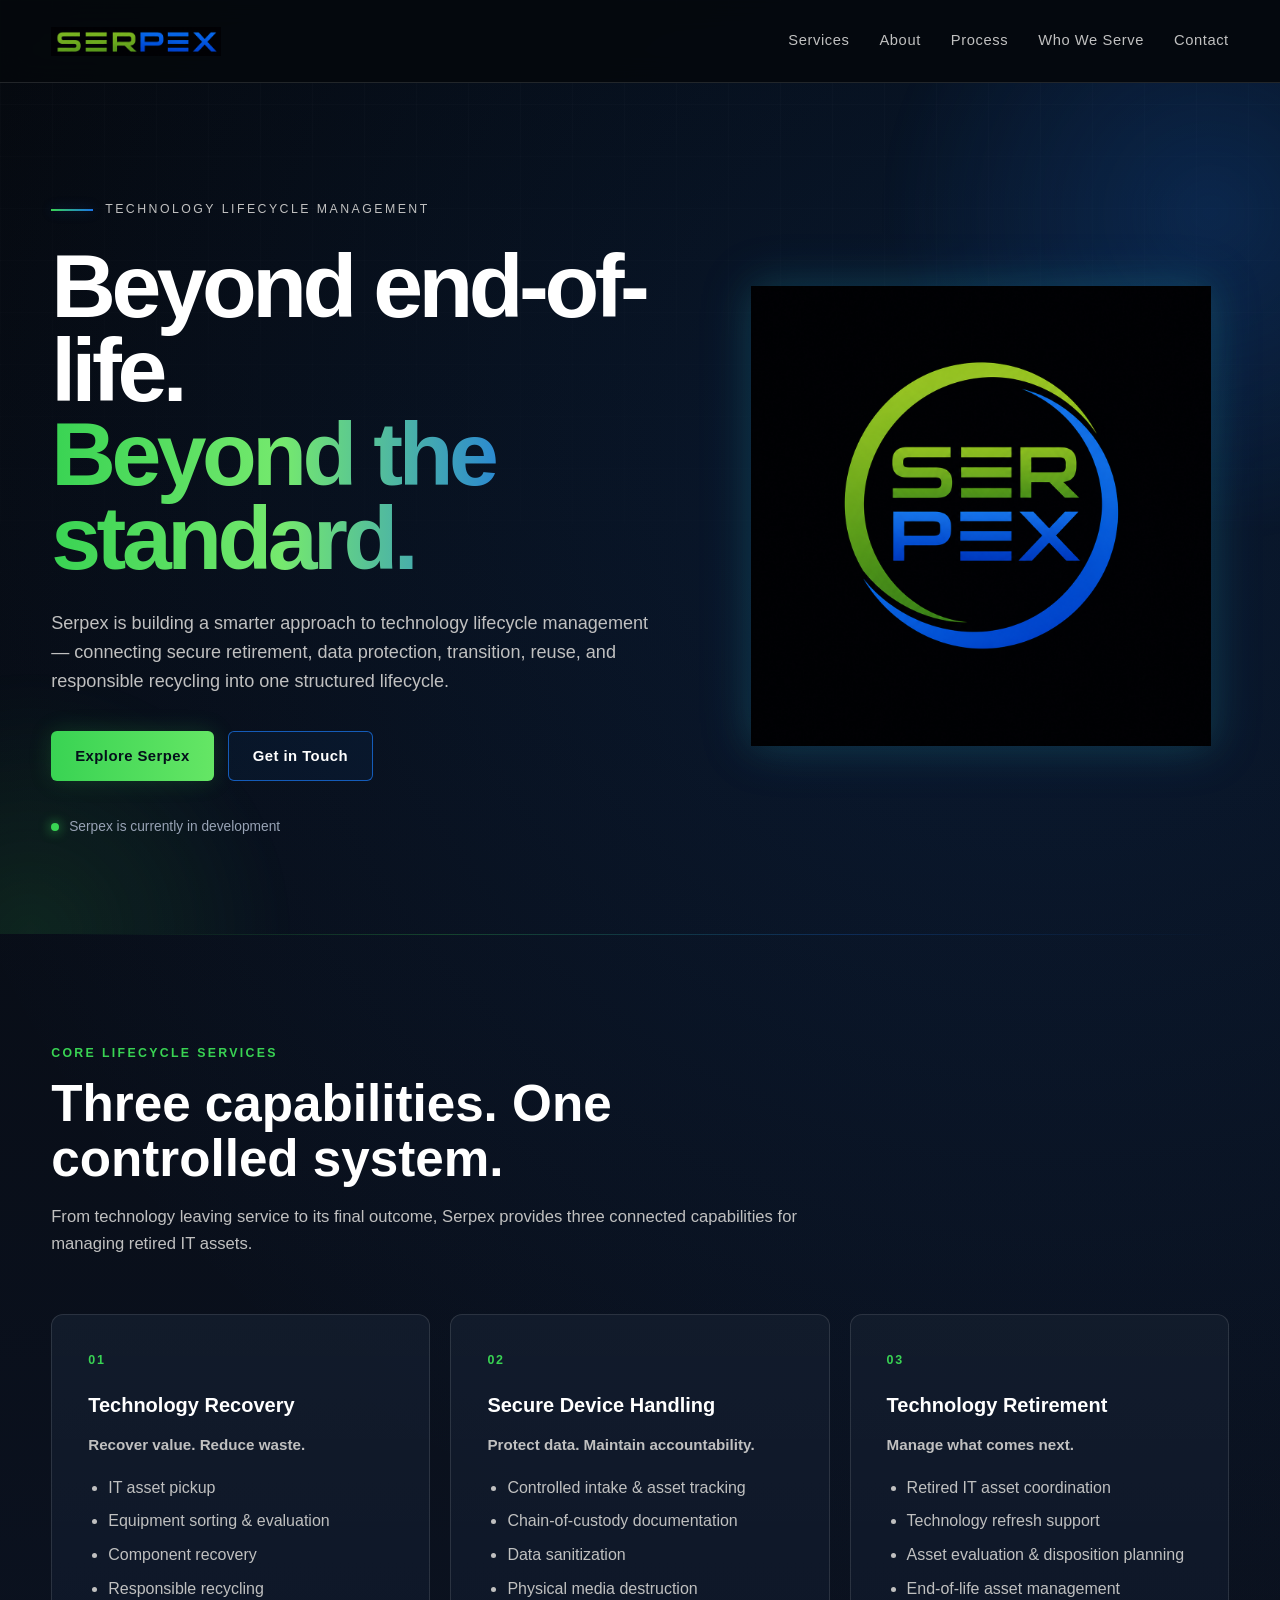
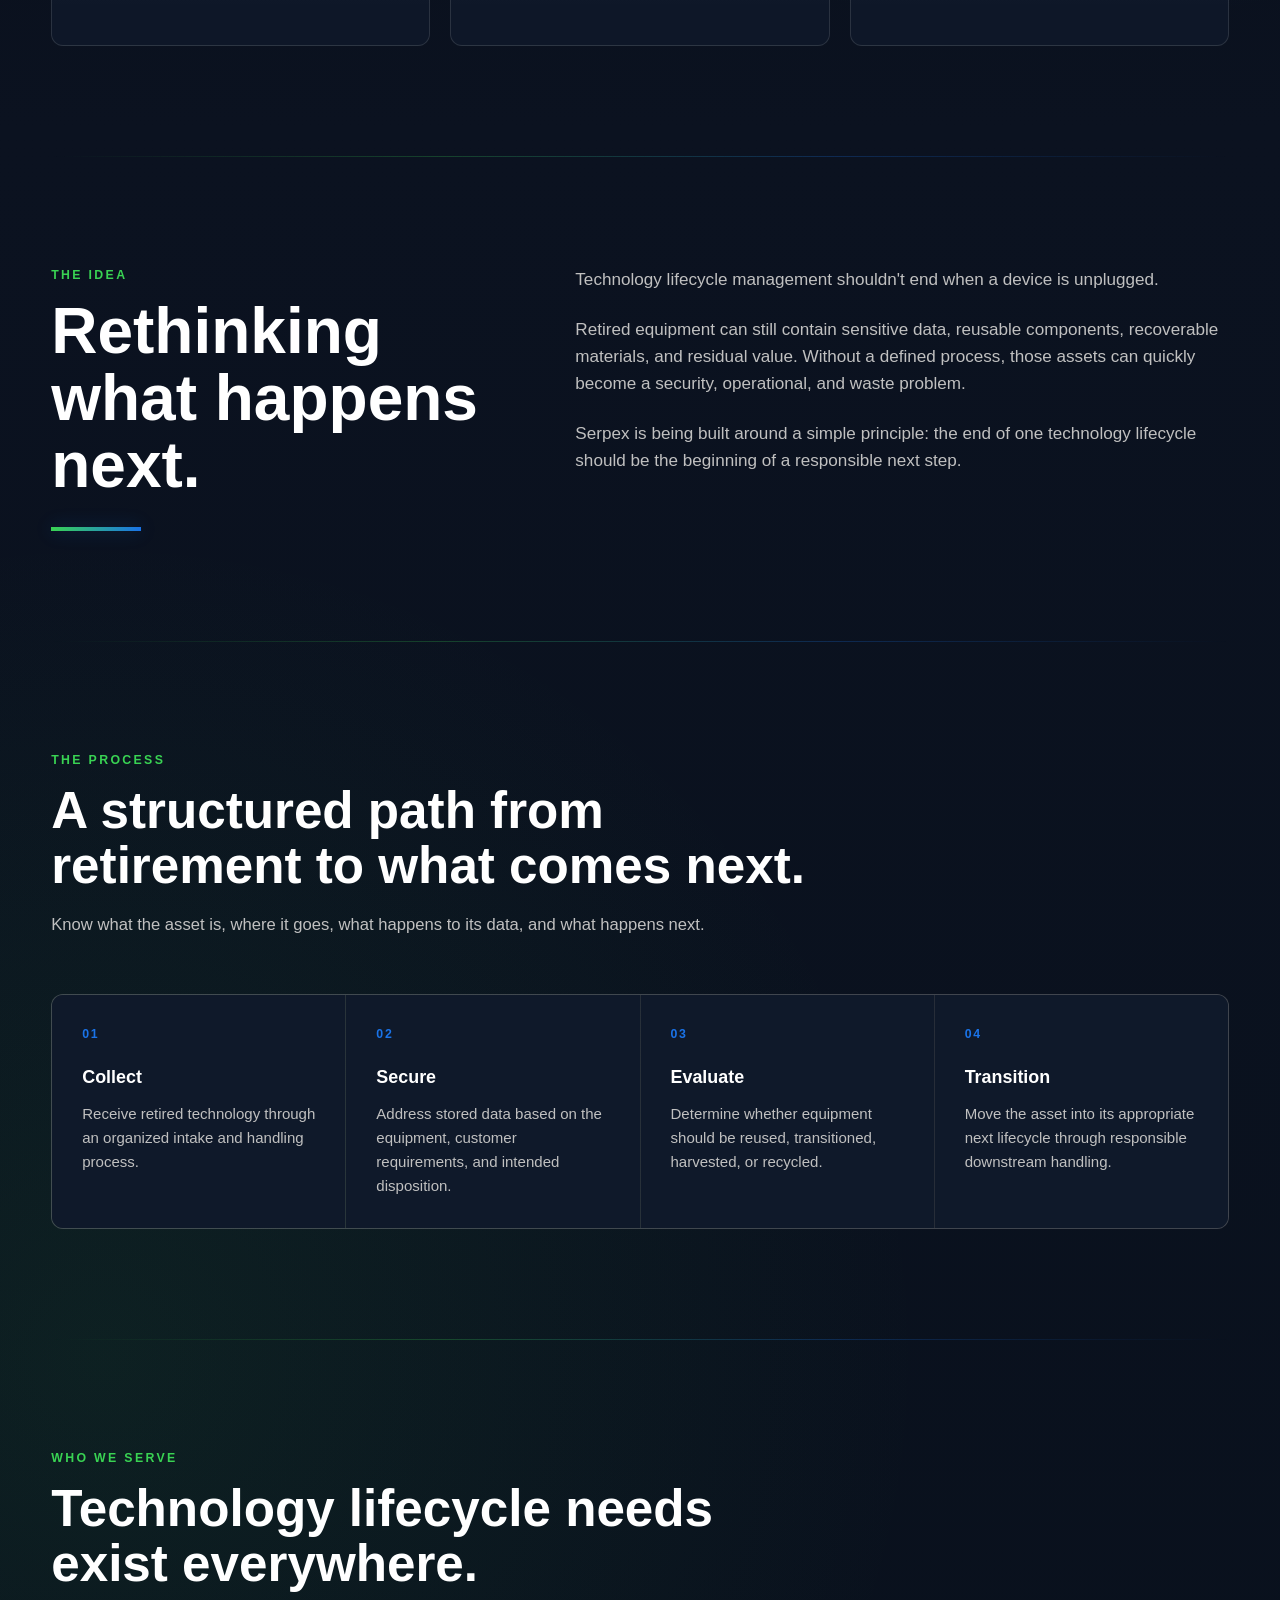
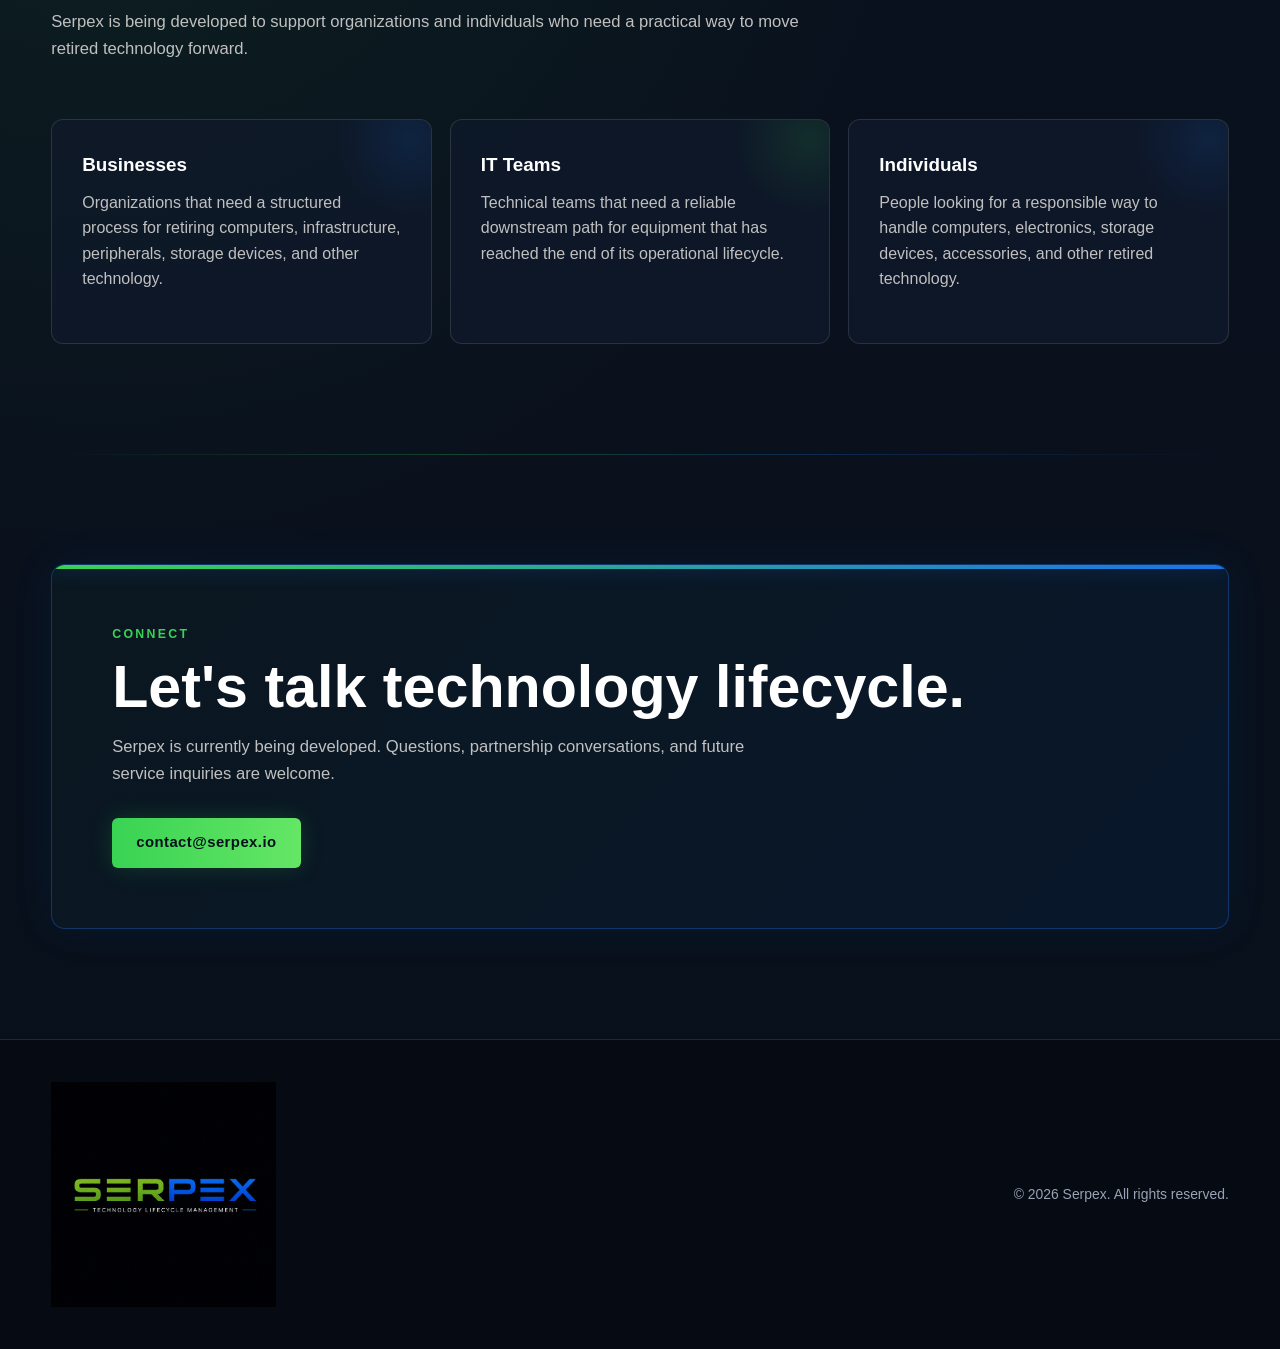
==== index.html @ f3534fc4 "Update index.html" ====
<!DOCTYPE html>
<html lang="en">

<head>
    <meta charset="UTF-8">
    <meta name="viewport" content="width=device-width, initial-scale=1.0">

    <title>Serpex | Technology Lifecycle Management</title>

    <meta
        name="description"
        content="Serpex is building a practical approach to technology lifecycle management, including e-waste collection, data sanitization, technology transition, and responsible recycling."
    >

    <style>

        /* ==================================================
           SERPEX BRAND
        ================================================== */

        :root {
            --serpex-green: #39D353;
            --serpex-blue: #1A73E8;
            --serpex-silver: #C0C0C0;
            --serpex-dark: #0B1220;

            --black: #05080D;
            --surface: #0F192A;
            --surface-light: #111D31;
            --white: #FFFFFF;
            --muted: #98A3B5;

            --border: rgba(192, 192, 192, 0.16);
        }


        /* ==================================================
           RESET
        ================================================== */

        * {
            margin: 0;
            padding: 0;
            box-sizing: border-box;
        }

        html {
            scroll-behavior: smooth;
        }

        body {
            font-family: "A2 Gothic", Arial, Helvetica, sans-serif;

            background:
                radial-gradient(
                    circle at 82% 10%,
                    rgba(26, 115, 232, 0.14),
                    transparent 28%
                ),
                radial-gradient(
                    circle at 8% 65%,
                    rgba(57, 211, 83, 0.08),
                    transparent 26%
                ),
                linear-gradient(
                    180deg,
                    var(--black),
                    var(--serpex-dark) 38%,
                    #08101B 100%
                );

            color: var(--white);

            line-height: 1.6;

            overflow-x: hidden;
        }


        /* Background grid */

        body::before {
            content: "";

            position: fixed;

            inset: 0;

            z-index: -2;

            pointer-events: none;

            background-image:
                linear-gradient(
                    rgba(255,255,255,0.018) 1px,
                    transparent 1px
                ),
                linear-gradient(
                    90deg,
                    rgba(255,255,255,0.018) 1px,
                    transparent 1px
                );

            background-size: 52px 52px;

            mask-image:
                linear-gradient(
                    to bottom,
                    rgba(0,0,0,.85),
                    transparent 90%
                );
        }


        a {
            color: inherit;
            text-decoration: none;
        }

        img {
            max-width: 100%;
        }

        .container {
            width: min(1180px, 92%);
            margin: 0 auto;
        }


        /* ==================================================
           HEADER
        ================================================== */

        header {
            position: sticky;

            top: 0;

            z-index: 1000;

            background: rgba(5, 8, 13, 0.90);

            backdrop-filter: blur(14px);

            border-bottom: 1px solid var(--border);
        }


        nav {
            min-height: 82px;

            display: flex;

            align-items: center;

            justify-content: space-between;

            gap: 30px;
        }


        .nav-logo {
            display: block;

            width: 170px;

            height: auto;
        }


        .nav-links {
            display: flex;

            align-items: center;

            gap: 30px;

            color: var(--serpex-silver);

            font-size: .92rem;

            letter-spacing: .04em;
        }


        .nav-links a {
            position: relative;

            transition: color .2s ease;
        }


        .nav-links a:hover {
            color: var(--white);
        }


        .nav-links a::after {
            content: "";

            position: absolute;

            left: 0;

            bottom: -8px;

            width: 100%;

            height: 2px;

            transform: scaleX(0);

            transform-origin: left;

            background:
                linear-gradient(
                    90deg,
                    var(--serpex-green),
                    var(--serpex-blue)
                );

            transition: transform .2s ease;
        }


        .nav-links a:hover::after {
            transform: scaleX(1);
        }


        /* ==================================================
           HERO
        ================================================== */

        .hero {
            min-height: 88vh;

            display: flex;

            align-items: center;

            position: relative;

            overflow: hidden;

            padding: 110px 0 95px;
        }


        .hero::before {
            content: "";

            position: absolute;

            width: 700px;
            height: 700px;

            border-radius: 50%;

            right: -280px;
            top: -220px;

            background:
                radial-gradient(
                    circle,
                    rgba(26,115,232,.20),
                    transparent 66%
                );

            filter: blur(10px);
        }


        .hero::after {
            content: "";

            position: absolute;

            width: 560px;
            height: 560px;

            border-radius: 50%;

            left: -250px;
            bottom: -280px;

            background:
                radial-gradient(
                    circle,
                    rgba(57,211,83,.12),
                    transparent 66%
                );

            filter: blur(10px);
        }


        .hero-grid {
            position: relative;

            z-index: 2;

            display: grid;

            grid-template-columns: 1.1fr .9fr;

            gap: 75px;

            align-items: center;
        }


        .eyebrow {
            display: inline-flex;

            align-items: center;

            gap: 12px;

            margin-bottom: 24px;

            color: var(--serpex-silver);

            font-size: .77rem;

            text-transform: uppercase;

            letter-spacing: .2em;
        }


        .eyebrow::before {
            content: "";

            width: 42px;

            height: 2px;

            background:
                linear-gradient(
                    90deg,
                    var(--serpex-green),
                    var(--serpex-blue)
                );

            box-shadow:
                0 0 12px rgba(26,115,232,.35);
        }


        .hero h1 {
            max-width: 850px;

            margin-bottom: 28px;

            font-size:
                clamp(3.4rem, 7vw, 6.7rem);

            line-height: .94;

            letter-spacing: -.05em;
        }


        .hero h1 span {
            display: block;
        }


        .hero h1 .accent {
            background:
                linear-gradient(
                    90deg,
                    var(--serpex-green) 0%,
                    #75E96E 38%,
                    var(--serpex-blue) 82%
                );

            -webkit-background-clip: text;

            background-clip: text;

            color: transparent;
        }


        .hero-description {
            max-width: 700px;

            margin-bottom: 36px;

            color: var(--serpex-silver);

            font-size: 1.13rem;
        }


        .hero-actions {
            display: flex;

            flex-wrap: wrap;

            gap: 14px;

            margin-bottom: 32px;
        }


        /* ==================================================
           BUTTONS
        ================================================== */

        .button {
            min-height: 50px;

            padding: 0 24px;

            border-radius: 6px;

            display: inline-flex;

            align-items: center;

            justify-content: center;

            font-size: .93rem;

            font-weight: 700;

            letter-spacing: .03em;

            transition:
                transform .2s ease,
                box-shadow .2s ease,
                border-color .2s ease;
        }


        .button:hover {
            transform: translateY(-2px);
        }


        .button-primary {
            background:
                linear-gradient(
                    90deg,
                    var(--serpex-green),
                    #65E665
                );

            color: #04101A;

            box-shadow:
                0 0 22px rgba(57,211,83,.18);
        }


        .button-primary:hover {
            box-shadow:
                0 0 30px rgba(57,211,83,.32);
        }


        .button-secondary {
            color: var(--white);

            border:
                1px solid rgba(26,115,232,.75);

            background:
                rgba(26,115,232,.06);
        }


        .button-secondary:hover {
            border-color: var(--serpex-blue);

            box-shadow:
                0 0 24px rgba(26,115,232,.18);
        }


        /* ==================================================
           DEVELOPMENT STATUS
        ================================================== */

        .status {
            display: inline-flex;

            align-items: center;

            gap: 10px;

            color: var(--muted);

            font-size: .86rem;
        }


        .status-dot {
            width: 8px;

            height: 8px;

            border-radius: 50%;

            background: var(--serpex-green);

            box-shadow:
                0 0 12px rgba(57,211,83,.85);
        }


        /* ==================================================
           HERO LOGO
        ================================================== */

        .hero-logo-wrap {
            min-height: 450px;

            display: flex;

            align-items: center;

            justify-content: center;

            position: relative;
        }


        .hero-logo-wrap::before {
            content: "";

            position: absolute;

            width: 420px;

            height: 420px;

            border-radius: 50%;

            background:
                radial-gradient(
                    circle,
                    rgba(26,115,232,.13),
                    transparent 68%
                );

            filter: blur(6px);
        }


        .hero-logo-wrap::after {
            content: "";

            position: absolute;

            width: 330px;

            height: 330px;

            border-radius: 50%;

            border:
                1px solid rgba(57,211,83,.08);

            box-shadow:
                0 0 60px rgba(26,115,232,.07);
        }


        .hero-logo {
            position: relative;

            z-index: 2;

            width: min(460px, 100%);

            height: auto;

            display: block;

            filter:
                drop-shadow(
                    0 0 25px
                    rgba(26,115,232,.20)
                )
                drop-shadow(
                    0 0 18px
                    rgba(57,211,83,.12)
                );
        }


        /* ==================================================
           STANDARD SECTIONS
        ================================================== */

        .section {
            position: relative;

            padding: 110px 0;
        }


        .section::before {
            content: "";

            position: absolute;

            top: 0;

            left: 50%;

            width: min(1180px,92%);

            transform: translateX(-50%);

            height: 1px;

            background:
                linear-gradient(
                    90deg,
                    transparent,
                    rgba(57,211,83,.25),
                    rgba(26,115,232,.25),
                    transparent
                );
        }


        .section-heading {
            max-width: 780px;

            margin-bottom: 56px;
        }


        .section-label {
            margin-bottom: 12px;

            color: var(--serpex-green);

            font-size: .77rem;

            font-weight: 700;

            text-transform: uppercase;

            letter-spacing: .19em;
        }


        .section-heading h2 {
            margin-bottom: 18px;

            font-size:
                clamp(2.2rem,4vw,3.6rem);

            line-height: 1.08;
        }


        .section-heading p {
            color: var(--serpex-silver);

            font-size: 1.04rem;
        }


        /* ==================================================
           SERVICES
        ================================================== */

        .service-grid {
            display: grid;

            grid-template-columns:
                repeat(3,minmax(0,1fr));

            gap: 20px;
        }


        .service-card {
            position: relative;

            overflow: hidden;

            padding: 36px;

            border-radius: 12px;

            border: 1px solid var(--border);

            background:
                linear-gradient(
                    180deg,
                    rgba(255,255,255,.015),
                    rgba(255,255,255,0)
                ),
                rgba(15,25,42,.90);

            transition:
                transform .24s ease,
                border-color .24s ease,
                box-shadow .24s ease;
        }


        .service-card:hover {
            transform: translateY(-5px);

            border-color:
                rgba(26,115,232,.45);

            box-shadow:
                0 18px 44px rgba(0,0,0,.28);
        }


        .service-card::after {
            content: "";

            position: absolute;

            left: 0;

            bottom: 0;

            width: 0;

            height: 3px;

            background:
                linear-gradient(
                    90deg,
                    var(--serpex-green),
                    var(--serpex-blue)
                );

            transition: width .26s ease;
        }


        .service-card:hover::after {
            width: 100%;
        }


        .service-number {
            margin-bottom: 18px;

            color: var(--serpex-green);

            font-size: .78rem;

            font-weight: 800;

            letter-spacing: .14em;
        }


        .service-card h3 {
            margin-bottom: 12px;

            font-size: 1.25rem;
        }


        .service-card p {
            color: var(--serpex-silver);
        }

        .service-card .service-tagline {
            margin-bottom: 18px;
            color: var(--serpex-silver);
            font-size: .95rem;
            font-weight: 700;
        }

        .service-card ul {
            margin: 0;
            padding-left: 20px;
            color: var(--serpex-silver);
        }

        .service-card li {
            margin-bottom: 8px;
        }


        /* ==================================================
           ABOUT
        ================================================== */

        .about-grid {
            display: grid;

            grid-template-columns:
                .82fr 1.18fr;

            gap: 70px;

            align-items: start;
        }


        .about-title {
            font-size:
                clamp(2.4rem,5vw,4rem);

            line-height: 1.05;
        }


        .accent-line {
            width: 90px;

            height: 4px;

            margin-top: 28px;

            background:
                linear-gradient(
                    90deg,
                    var(--serpex-green),
                    var(--serpex-blue)
                );

            box-shadow:
                0 0 18px rgba(26,115,232,.30);
        }


        .about-copy p {
            margin-bottom: 22px;

            color: var(--serpex-silver);

            font-size: 1.07rem;
        }


        /* ==================================================
           PROCESS
        ================================================== */

        .process-strip {
            display: grid;

            grid-template-columns:
                repeat(4,minmax(0,1fr));

            gap: 1px;

            overflow: hidden;

            border:
                1px solid var(--border);

            border-radius: 12px;

            background: var(--border);
        }


        .process-step {
            min-height: 210px;

            padding: 30px;

            background: var(--surface);

            transition:
                background .2s ease;
        }


        .process-step:hover {
            background: var(--surface-light);
        }


        .process-step span {
            display: block;

            margin-bottom: 18px;

            color: var(--serpex-blue);

            font-size: .77rem;

            font-weight: 800;

            letter-spacing: .14em;
        }


        .process-step h3 {
            margin-bottom: 10px;

            font-size: 1.12rem;
        }


        .process-step p {
            color: var(--serpex-silver);

            font-size: .94rem;
        }


        /* ==================================================
           WHO WE SERVE
        ================================================== */

        .audience-grid {
            display: grid;

            grid-template-columns:
                repeat(3,minmax(0,1fr));

            gap: 18px;
        }


        .audience-card {
            position: relative;

            min-height: 225px;

            overflow: hidden;

            padding: 30px;

            border-radius: 12px;

            border: 1px solid var(--border);

            background:
                rgba(15,25,42,.82);
        }


        .audience-card::before {
            content: "";

            position: absolute;

            width: 150px;

            height: 150px;

            top: -55px;

            right: -55px;

            border-radius: 50%;

            background:
                radial-gradient(
                    circle,
                    rgba(26,115,232,.13),
                    transparent 70%
                );
        }


        .audience-card:nth-child(2)::before {
            background:
                radial-gradient(
                    circle,
                    rgba(57,211,83,.12),
                    transparent 70%
                );
        }


        .audience-card h3 {
            margin-bottom: 10px;

            font-size: 1.18rem;
        }


        .audience-card p {
            color: var(--serpex-silver);
        }


        /* ==================================================
           CONTACT
        ================================================== */

        .contact-box {
            position: relative;

            overflow: hidden;

            padding: 60px;

            border-radius: 14px;

            border:
                1px solid rgba(26,115,232,.35);

            background:
                linear-gradient(
                    135deg,
                    rgba(57,211,83,.04),
                    rgba(26,115,232,.07)
                ),
                rgba(9,17,30,.94);

            box-shadow:
                0 0 44px rgba(26,115,232,.08);
        }


        .contact-box::before {
            content: "";

            position: absolute;

            top: 0;

            left: 0;

            width: 100%;

            height: 4px;

            background:
                linear-gradient(
                    90deg,
                    var(--serpex-green),
                    var(--serpex-blue)
                );

            box-shadow:
                0 0 18px rgba(26,115,232,.45);
        }


        .contact-box h2 {
            margin-bottom: 16px;

            font-size:
                clamp(2.3rem,5vw,3.7rem);

            line-height: 1.05;
        }


        .contact-box p {
            max-width: 660px;

            margin-bottom: 30px;

            color: var(--serpex-silver);

            font-size: 1.04rem;
        }


        /* ==================================================
           FOOTER
        ================================================== */

        footer {
            padding: 42px 0;

            border-top: 1px solid var(--border);

            background:
                rgba(5,8,13,.62);
        }


        .footer-content {
            display: flex;

            align-items: center;

            justify-content: space-between;

            gap: 30px;

            color: var(--muted);

            font-size: .87rem;
        }


        .footer-logo {
            display: block;

            width: 225px;

            height: auto;
        }


        /* ==================================================
           RESPONSIVE
        ================================================== */

        @media (max-width: 900px) {

            .hero-grid,
            .about-grid {
                grid-template-columns: 1fr;
            }

            .hero-grid {
                gap: 50px;
            }

            .hero-logo-wrap {
                min-height: 350px;
            }

            .hero-logo {
                width: min(380px,90%);
            }

            .service-grid,
            .audience-grid,
            .process-strip {
                grid-template-columns: 1fr;
            }
        }


        @media (max-width: 700px) {

            .nav-links {
                display: none;
            }

            .nav-logo {
                width: 145px;
            }

            .hero {
                min-height: auto;

                padding:
                    90px 0 70px;
            }

            .hero h1 {
                font-size:
                    clamp(3rem,15vw,5rem);
            }

            .section {
                padding: 80px 0;
            }

            .contact-box {
                padding: 38px 26px;
            }

            .footer-content {
                flex-direction: column;

                align-items: flex-start;
            }

            .footer-logo {
                width: 190px;
            }
        }

    </style>

</head>


<body>


<!-- ==================================================
     HEADER
================================================== -->

<header>

    <div class="container">

        <nav>

            <a href="/" aria-label="Serpex Home">

                <img
                    src="assets/logo-wordmark.png"
                    alt="Serpex"
                    class="nav-logo"
                >

            </a>


            <div class="nav-links">

                <a href="#services">
                    Services
                </a>

                <a href="#about">
                    About
                </a>

                <a href="#process">
                    Process
                </a>

                <a href="#who-we-serve">
                    Who We Serve
                </a>

                <a href="#contact">
                    Contact
                </a>

            </div>

        </nav>

    </div>

</header>



<main>


<!-- ==================================================
     HERO
================================================== -->

<section class="hero">

    <div class="container">

        <div class="hero-grid">


            <div>

                <div class="eyebrow">

                    Technology Lifecycle Management

                </div>


                <h1>

                    <span>
                        Beyond end-of-life.
                    </span>

                    <span class="accent">
                        Beyond the standard.
                    </span>

                </h1>


                <p class="hero-description">

                    Serpex is building a smarter approach to
                    technology lifecycle management — connecting
                    secure retirement, data protection, transition,
                    reuse, and responsible recycling into one
                    structured lifecycle.

                </p>


                <div class="hero-actions">

                    <a
                        href="#services"
                        class="button button-primary"
                    >

                        Explore Serpex

                    </a>


                    <a
                        href="#contact"
                        class="button button-secondary"
                    >

                        Get in Touch

                    </a>

                </div>


                <div class="status">

                    <span class="status-dot"></span>

                    Serpex is currently in development

                </div>

            </div>



            <div class="hero-logo-wrap">

                <img
                    src="assets/logo-circle.png"
                    alt="Serpex"
                    class="hero-logo"
                >

            </div>


        </div>

    </div>

</section>



<!-- ==================================================
     SERVICES
================================================== -->

<section
    class="section"
    id="services"
>

    <div class="container">


        <div class="section-heading">

            <div class="section-label">

                Core Lifecycle Services

            </div>


            <h2>

                Three capabilities. One controlled system.

            </h2>


            <p>

                From technology leaving service to its final outcome,
                Serpex provides three connected capabilities for managing
                retired IT assets.

            </p>

        </div>



        <div class="service-grid">


            <article class="service-card">

                <div class="service-number">
                    01
                </div>

                <h3>
                    Technology Recovery
                </h3>

                <p class="service-tagline">
                    Recover value. Reduce waste.
                </p>

                <ul>
                    <li>IT asset pickup</li>
                    <li>Equipment sorting &amp; evaluation</li>
                    <li>Component recovery</li>
                    <li>Responsible recycling</li>
                </ul>

            </article>



            <article class="service-card">

                <div class="service-number">
                    02
                </div>

                <h3>
                    Secure Device Handling
                </h3>

                <p class="service-tagline">
                    Protect data. Maintain accountability.
                </p>

                <ul>
                    <li>Controlled intake &amp; asset tracking</li>
                    <li>Chain-of-custody documentation</li>
                    <li>Data sanitization</li>
                    <li>Physical media destruction</li>
                </ul>

            </article>



            <article class="service-card">

                <div class="service-number">
                    03
                </div>

                <h3>
                    Technology Retirement
                </h3>

                <p class="service-tagline">
                    Manage what comes next.
                </p>

                <ul>
                    <li>Retired IT asset coordination</li>
                    <li>Technology refresh support</li>
                    <li>Asset evaluation &amp; disposition planning</li>
                    <li>End-of-life asset management</li>
                </ul>

            </article>


        </div>

    </div>

</section>



<!-- ==================================================
     ABOUT
================================================== -->

<section
    class="section"
    id="about"
>

    <div class="container">

        <div class="about-grid">


            <div>

                <div class="section-label">

                    The Idea

                </div>


                <h2 class="about-title">

                    Rethinking
                    what happens next.

                </h2>


                <div class="accent-line"></div>

            </div>



            <div class="about-copy">


                <p>

                    Technology lifecycle management shouldn't
                    end when a device is unplugged.

                </p>


                <p>

                    Retired equipment can still contain sensitive
                    data, reusable components, recoverable
                    materials, and residual value. Without a
                    defined process, those assets can quickly
                    become a security, operational, and waste
                    problem.

                </p>


                <p>

                    Serpex is being built around a simple
                    principle: the end of one technology
                    lifecycle should be the beginning of a
                    responsible next step.

                </p>


            </div>

        </div>

    </div>

</section>



<!-- ==================================================
     PROCESS
================================================== -->

<section
    class="section"
    id="process"
>

    <div class="container">


        <div class="section-heading">

            <div class="section-label">

                The Process

            </div>


            <h2>

                A structured path from retirement
                to what comes next.

            </h2>


            <p>

                Know what the asset is, where it goes,
                what happens to its data, and what happens next.

            </p>

        </div>



        <div class="process-strip">


            <div class="process-step">

                <span>
                    01
                </span>

                <h3>
                    Collect
                </h3>

                <p>

                    Receive retired technology through
                    an organized intake and handling process.

                </p>

            </div>



            <div class="process-step">

                <span>
                    02
                </span>

                <h3>
                    Secure
                </h3>

                <p>

                    Address stored data based on the equipment,
                    customer requirements, and intended
                    disposition.

                </p>

            </div>



            <div class="process-step">

                <span>
                    03
                </span>

                <h3>
                    Evaluate
                </h3>

                <p>

                    Determine whether equipment should be
                    reused, transitioned, harvested,
                    or recycled.

                </p>

            </div>



            <div class="process-step">

                <span>
                    04
                </span>

                <h3>
                    Transition
                </h3>

                <p>

                    Move the asset into its appropriate
                    next lifecycle through responsible
                    downstream handling.

                </p>

            </div>


        </div>

    </div>

</section>



<!-- ==================================================
     WHO WE SERVE
================================================== -->

<section
    class="section"
    id="who-we-serve"
>

    <div class="container">


        <div class="section-heading">

            <div class="section-label">

                Who We Serve

            </div>


            <h2>

                Technology lifecycle needs
                exist everywhere.

            </h2>


            <p>

                Serpex is being developed to support
                organizations and individuals who need
                a practical way to move retired
                technology forward.

            </p>

        </div>



        <div class="audience-grid">


            <div class="audience-card">

                <h3>
                    Businesses
                </h3>

                <p>

                    Organizations that need a structured
                    process for retiring computers,
                    infrastructure, peripherals, storage
                    devices, and other technology.

                </p>

            </div>



            <div class="audience-card">

                <h3>
                    IT Teams
                </h3>

                <p>

                    Technical teams that need a reliable
                    downstream path for equipment that has
                    reached the end of its operational
                    lifecycle.

                </p>

            </div>



            <div class="audience-card">

                <h3>
                    Individuals
                </h3>

                <p>

                    People looking for a responsible way
                    to handle computers, electronics,
                    storage devices, accessories, and
                    other retired technology.

                </p>

            </div>


        </div>

    </div>

</section>



<!-- ==================================================
     CONTACT
================================================== -->

<section
    class="section"
    id="contact"
>

    <div class="container">


        <div class="contact-box">


            <div class="section-label">

                Connect

            </div>


            <h2>

                Let's talk
                technology lifecycle.

            </h2>


            <p>

                Serpex is currently being developed.
                Questions, partnership conversations,
                and future service inquiries are welcome.

            </p>


            <a
                href="mailto:contact@serpex.io"
                class="button button-primary"
            >

                contact@serpex.io

            </a>


        </div>

    </div>

</section>


</main>



<!-- ==================================================
     FOOTER
================================================== -->

<footer>

    <div class="container">

        <div class="footer-content">


            <img
                src="assets/logo-with-TLM.png"
                alt="Serpex Technology Lifecycle Management"
                class="footer-logo"
            >


            <div>

                © 2026 Serpex.
                All rights reserved.

            </div>


        </div>

    </div>

</footer>


</body>

</html>
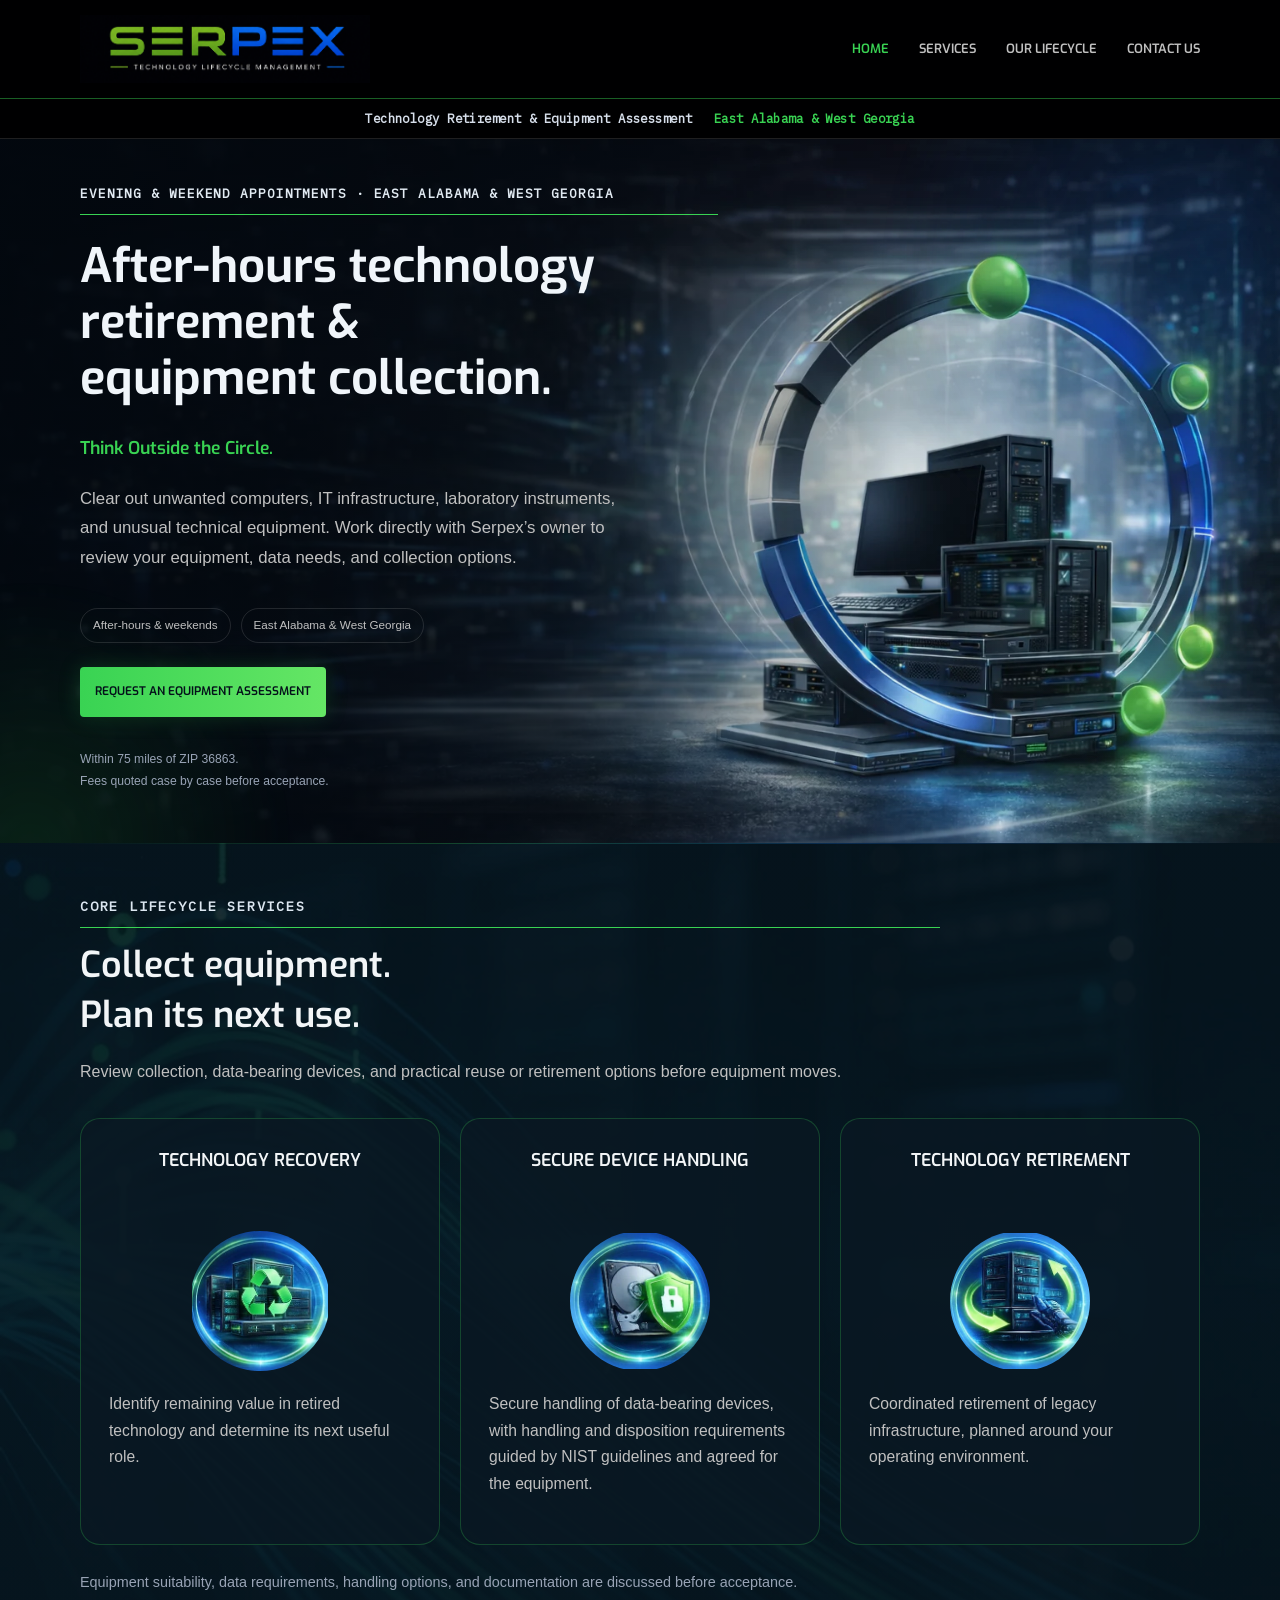
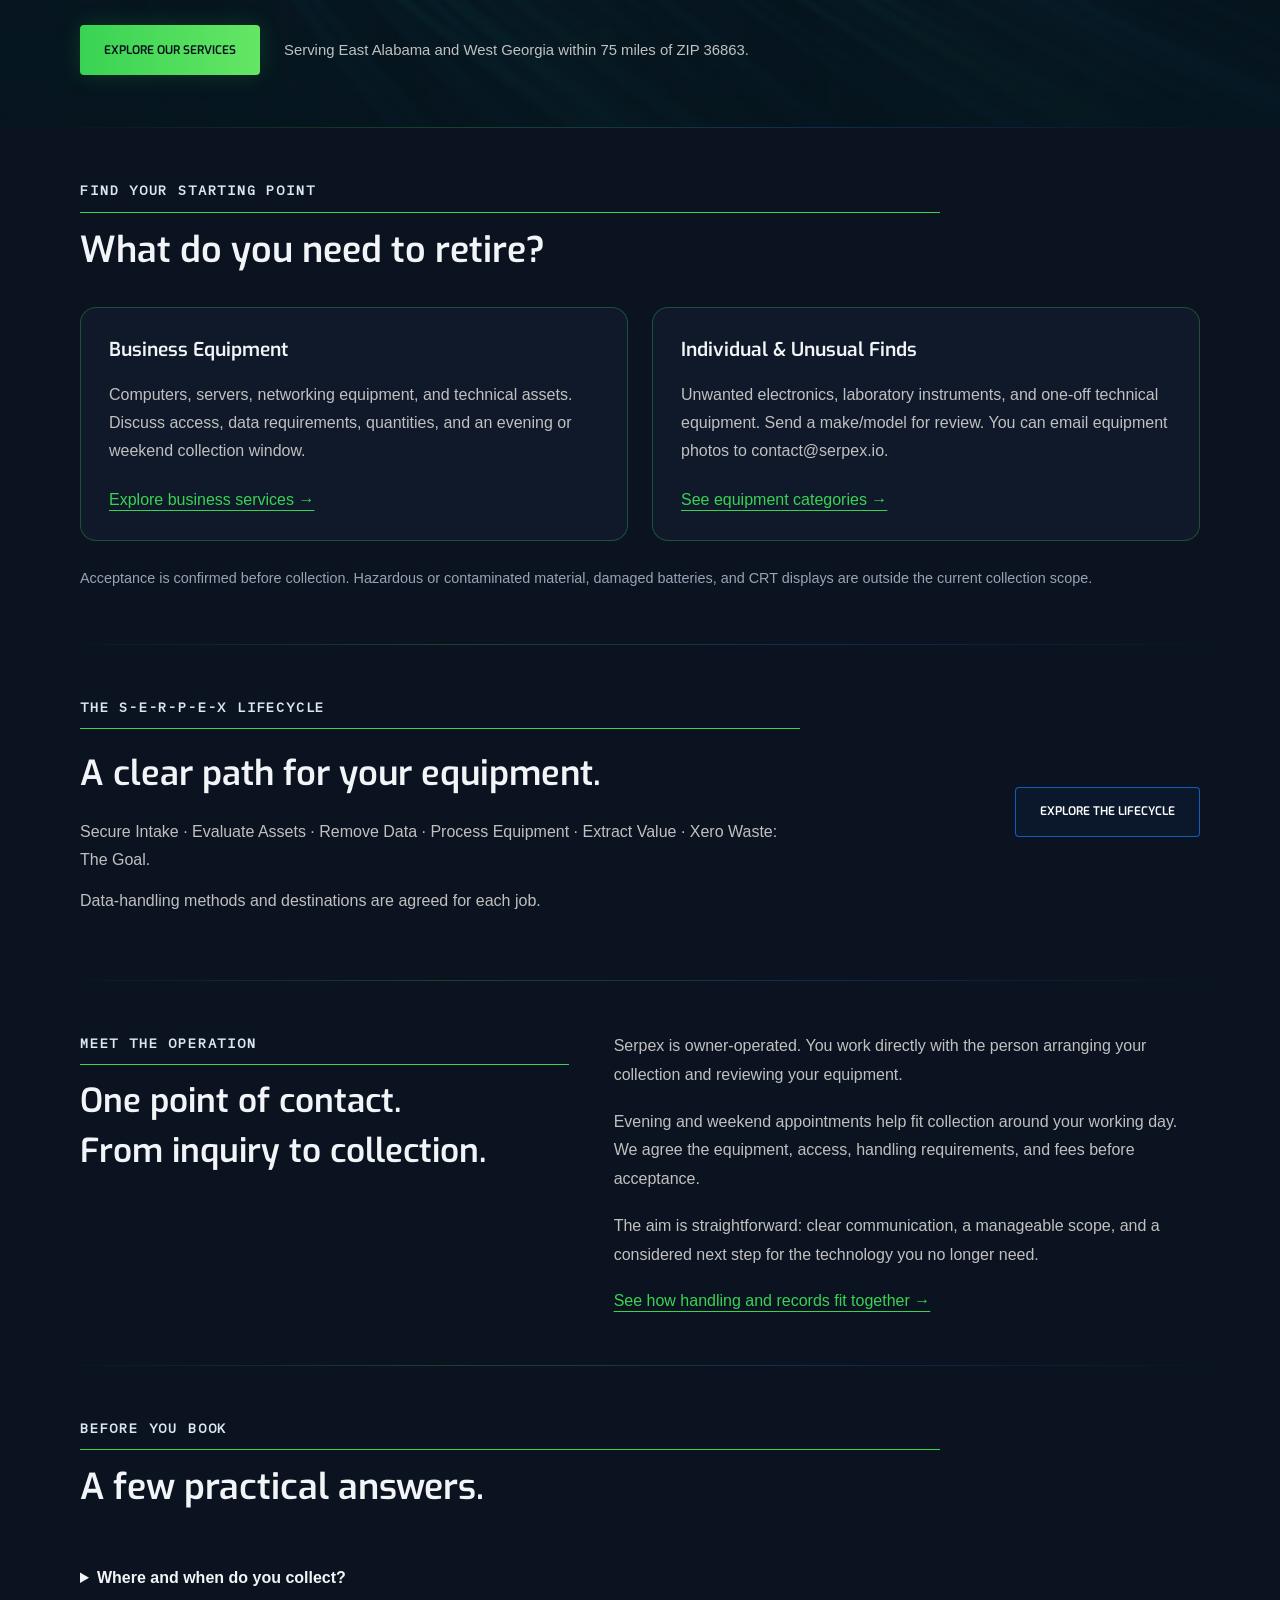
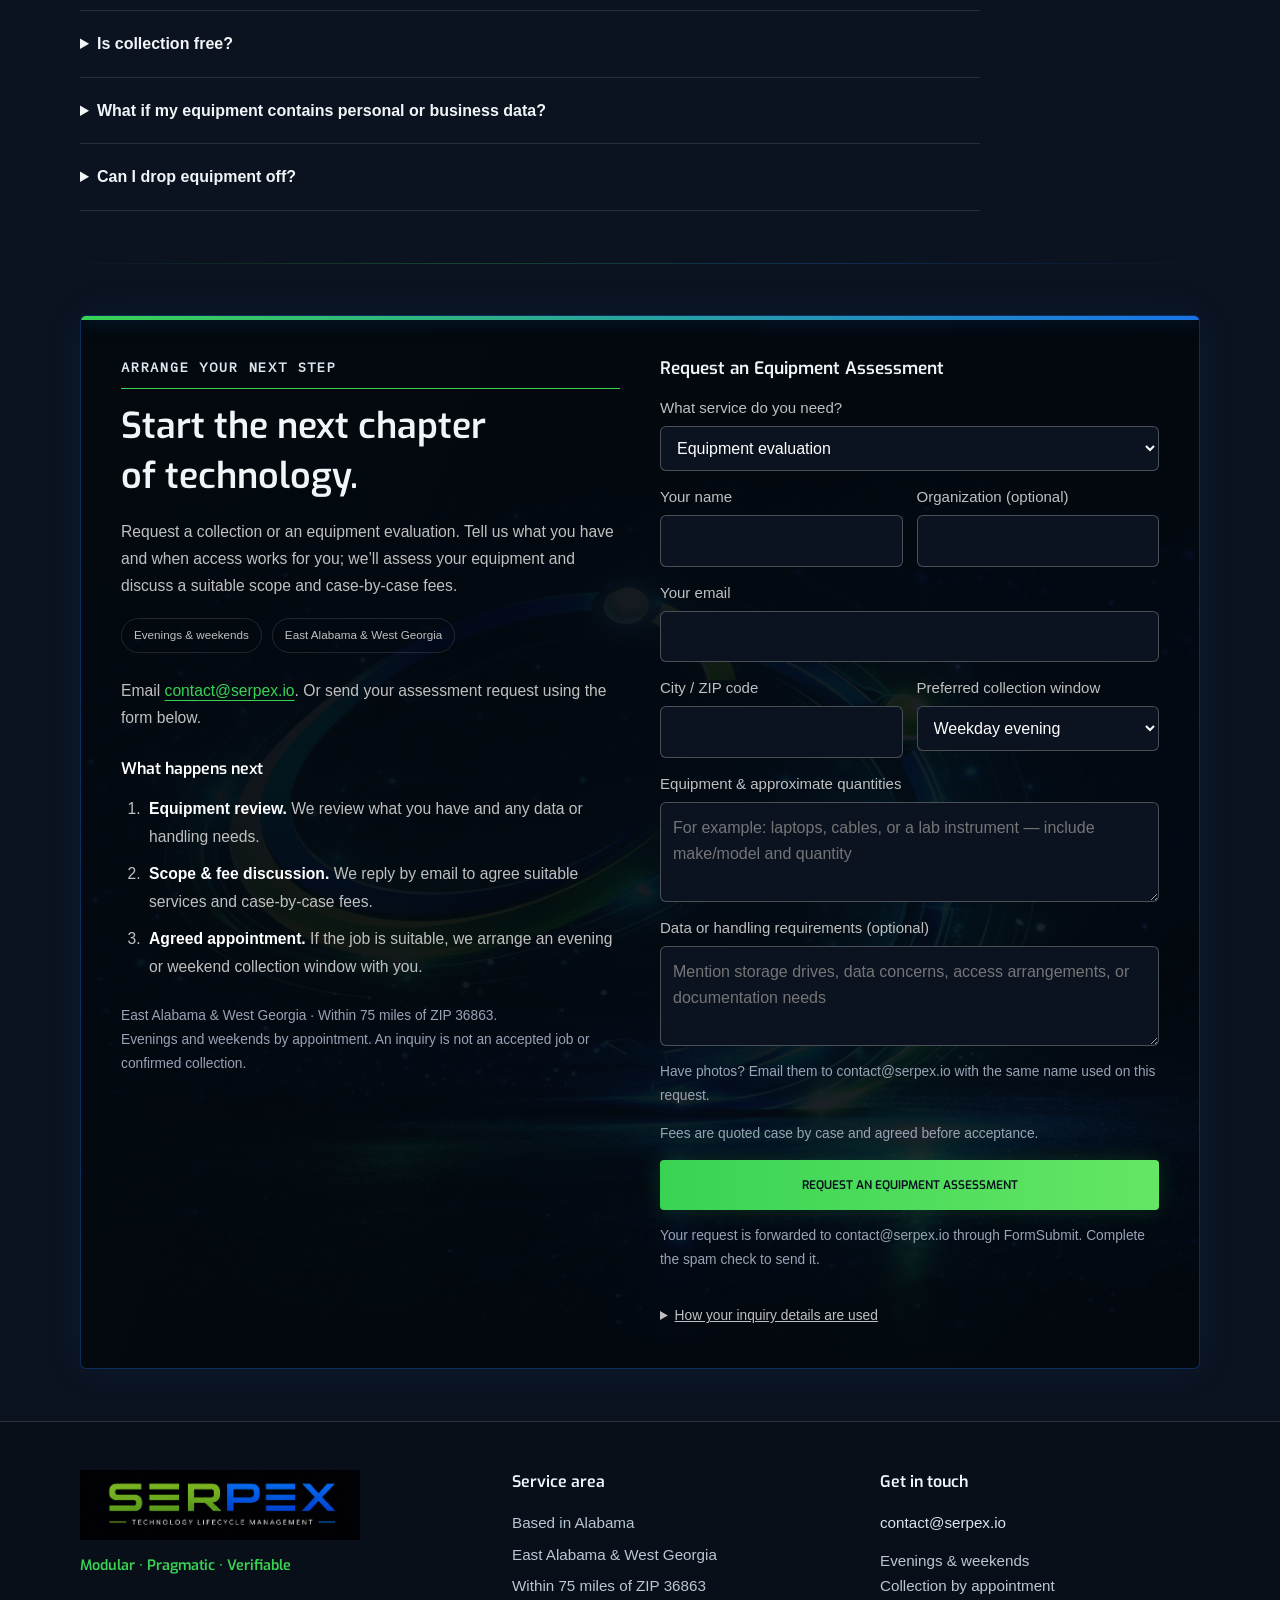
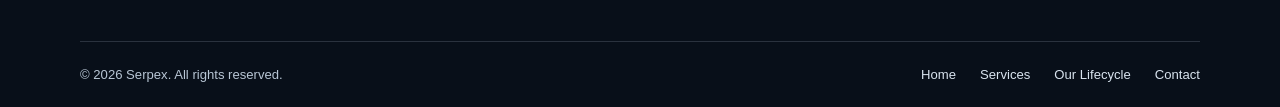
==== commit 8f2829be: "Publish updated Serpex site with Exo typography and balanced footer" ====
--- a/index.html
+++ b/index.html
@@ -1,1888 +1,80 @@
-
-<!DOCTYPE html>
-<html lang="en">
-
-<head>
-    <meta charset="UTF-8">
-    <meta name="viewport" content="width=device-width, initial-scale=1.0">
-
-    <title>Serpex | Technology Lifecycle Management</title>
-
-    <meta
-        name="description"
-        content="Serpex is building a practical approach to technology lifecycle management, including e-waste collection, data sanitization, technology transition, and responsible recycling."
-    >
-
-    <style>
-
-        /* ==================================================
-           SERPEX BRAND
-        ================================================== */
-
-        :root {
-            --serpex-green: #39D353;
-            --serpex-blue: #1A73E8;
-            --serpex-silver: #C0C0C0;
-            --serpex-dark: #0B1220;
-
-            --black: #05080D;
-            --surface: #0F192A;
-            --surface-light: #111D31;
-            --white: #FFFFFF;
-            --muted: #98A3B5;
-
-            --border: rgba(192, 192, 192, 0.16);
-        }
-
-
-        /* ==================================================
-           RESET
-        ================================================== */
-
-        * {
-            margin: 0;
-            padding: 0;
-            box-sizing: border-box;
-        }
-
-        html {
-            scroll-behavior: smooth;
-        }
-
-        body {
-            font-family: "A2 Gothic", Arial, Helvetica, sans-serif;
-
-            background:
-                radial-gradient(
-                    circle at 82% 10%,
-                    rgba(26, 115, 232, 0.14),
-                    transparent 28%
-                ),
-                radial-gradient(
-                    circle at 8% 65%,
-                    rgba(57, 211, 83, 0.08),
-                    transparent 26%
-                ),
-                linear-gradient(
-                    180deg,
-                    var(--black),
-                    var(--serpex-dark) 38%,
-                    #08101B 100%
-                );
-
-            color: var(--white);
-
-            line-height: 1.6;
-
-            overflow-x: hidden;
-        }
-
-
-        /* Background grid */
-
-        body::before {
-            content: "";
-
-            position: fixed;
-
-            inset: 0;
-
-            z-index: -2;
-
-            pointer-events: none;
-
-            background-image:
-                linear-gradient(
-                    rgba(255,255,255,0.018) 1px,
-                    transparent 1px
-                ),
-                linear-gradient(
-                    90deg,
-                    rgba(255,255,255,0.018) 1px,
-                    transparent 1px
-                );
-
-            background-size: 52px 52px;
-
-            mask-image:
-                linear-gradient(
-                    to bottom,
-                    rgba(0,0,0,.85),
-                    transparent 90%
-                );
-        }
-
-
-        a {
-            color: inherit;
-            text-decoration: none;
-        }
-
-        img {
-            max-width: 100%;
-        }
-
-        .container {
-            width: min(1180px, 92%);
-            margin: 0 auto;
-        }
-
-
-        /* ==================================================
-           HEADER
-        ================================================== */
-
-        header {
-            position: sticky;
-
-            top: 0;
-
-            z-index: 1000;
-
-            background: rgba(5, 8, 13, 0.90);
-
-            backdrop-filter: blur(14px);
-
-            border-bottom: 1px solid var(--border);
-        }
-
-
-        nav {
-            min-height: 82px;
-
-            display: flex;
-
-            align-items: center;
-
-            justify-content: space-between;
-
-            gap: 30px;
-        }
-
-
-        .nav-logo {
-            display: block;
-
-            width: 170px;
-
-            height: auto;
-        }
-
-
-        .nav-links {
-            display: flex;
-
-            align-items: center;
-
-            gap: 30px;
-
-            color: var(--serpex-silver);
-
-            font-size: .92rem;
-
-            letter-spacing: .04em;
-        }
-
-
-        .nav-links a {
-            position: relative;
-
-            transition: color .2s ease;
-        }
-
-
-        .nav-links a:hover {
-            color: var(--white);
-        }
-
-
-        .nav-links a::after {
-            content: "";
-
-            position: absolute;
-
-            left: 0;
-
-            bottom: -8px;
-
-            width: 100%;
-
-            height: 2px;
-
-            transform: scaleX(0);
-
-            transform-origin: left;
-
-            background:
-                linear-gradient(
-                    90deg,
-                    var(--serpex-green),
-                    var(--serpex-blue)
-                );
-
-            transition: transform .2s ease;
-        }
-
-
-        .nav-links a:hover::after {
-            transform: scaleX(1);
-        }
-
-
-        /* ==================================================
-           HERO
-        ================================================== */
-
-        .hero {
-            min-height: 88vh;
-
-            display: flex;
-
-            align-items: center;
-
-            position: relative;
-
-            overflow: hidden;
-
-            padding: 110px 0 95px;
-        }
-
-
-        .hero::before {
-            content: "";
-
-            position: absolute;
-
-            width: 700px;
-            height: 700px;
-
-            border-radius: 50%;
-
-            right: -280px;
-            top: -220px;
-
-            background:
-                radial-gradient(
-                    circle,
-                    rgba(26,115,232,.20),
-                    transparent 66%
-                );
-
-            filter: blur(10px);
-        }
-
-
-        .hero::after {
-            content: "";
-
-            position: absolute;
-
-            width: 560px;
-            height: 560px;
-
-            border-radius: 50%;
-
-            left: -250px;
-            bottom: -280px;
-
-            background:
-                radial-gradient(
-                    circle,
-                    rgba(57,211,83,.12),
-                    transparent 66%
-                );
-
-            filter: blur(10px);
-        }
-
-
-        .hero-grid {
-            position: relative;
-
-            z-index: 2;
-
-            display: grid;
-
-            grid-template-columns: 1.1fr .9fr;
-
-            gap: 75px;
-
-            align-items: center;
-        }
-
-
-        .eyebrow {
-            display: inline-flex;
-
-            align-items: center;
-
-            gap: 12px;
-
-            margin-bottom: 24px;
-
-            color: var(--serpex-silver);
-
-            font-size: .77rem;
-
-            text-transform: uppercase;
-
-            letter-spacing: .2em;
-        }
-
-
-        .eyebrow::before {
-            content: "";
-
-            width: 42px;
-
-            height: 2px;
-
-            background:
-                linear-gradient(
-                    90deg,
-                    var(--serpex-green),
-                    var(--serpex-blue)
-                );
-
-            box-shadow:
-                0 0 12px rgba(26,115,232,.35);
-        }
-
-
-        .hero h1 {
-            max-width: 850px;
-
-            margin-bottom: 28px;
-
-            font-size:
-                clamp(3.4rem, 7vw, 6.7rem);
-
-            line-height: .94;
-
-            letter-spacing: -.05em;
-        }
-
-
-        .hero h1 span {
-            display: block;
-        }
-
-
-        .hero h1 .accent {
-            background:
-                linear-gradient(
-                    90deg,
-                    var(--serpex-green) 0%,
-                    #75E96E 38%,
-                    var(--serpex-blue) 82%
-                );
-
-            -webkit-background-clip: text;
-
-            background-clip: text;
-
-            color: transparent;
-        }
-
-
-        .hero-description {
-            max-width: 700px;
-
-            margin-bottom: 36px;
-
-            color: var(--serpex-silver);
-
-            font-size: 1.13rem;
-        }
-
-
-        .hero-actions {
-            display: flex;
-
-            flex-wrap: wrap;
-
-            gap: 14px;
-
-            margin-bottom: 32px;
-        }
-
-
-        /* ==================================================
-           BUTTONS
-        ================================================== */
-
-        .button {
-            min-height: 50px;
-
-            padding: 0 24px;
-
-            border-radius: 6px;
-
-            display: inline-flex;
-
-            align-items: center;
-
-            justify-content: center;
-
-            font-size: .93rem;
-
-            font-weight: 700;
-
-            letter-spacing: .03em;
-
-            transition:
-                transform .2s ease,
-                box-shadow .2s ease,
-                border-color .2s ease;
-        }
-
-
-        .button:hover {
-            transform: translateY(-2px);
-        }
-
-
-        .button-primary {
-            background:
-                linear-gradient(
-                    90deg,
-                    var(--serpex-green),
-                    #65E665
-                );
-
-            color: #04101A;
-
-            box-shadow:
-                0 0 22px rgba(57,211,83,.18);
-        }
-
-
-        .button-primary:hover {
-            box-shadow:
-                0 0 30px rgba(57,211,83,.32);
-        }
-
-
-        .button-secondary {
-            color: var(--white);
-
-            border:
-                1px solid rgba(26,115,232,.75);
-
-            background:
-                rgba(26,115,232,.06);
-        }
-
-
-        .button-secondary:hover {
-            border-color: var(--serpex-blue);
-
-            box-shadow:
-                0 0 24px rgba(26,115,232,.18);
-        }
-
-
-        /* ==================================================
-           DEVELOPMENT STATUS
-        ================================================== */
-
-        .status {
-            display: inline-flex;
-
-            align-items: center;
-
-            gap: 10px;
-
-            color: var(--muted);
-
-            font-size: .86rem;
-        }
-
-
-        .status-dot {
-            width: 8px;
-
-            height: 8px;
-
-            border-radius: 50%;
-
-            background: var(--serpex-green);
-
-            box-shadow:
-                0 0 12px rgba(57,211,83,.85);
-        }
-
-
-        /* ==================================================
-           HERO LOGO
-        ================================================== */
-
-        .hero-logo-wrap {
-            min-height: 450px;
-
-            display: flex;
-
-            align-items: center;
-
-            justify-content: center;
-
-            position: relative;
-        }
-
-
-        .hero-logo-wrap::before {
-            content: "";
-
-            position: absolute;
-
-            width: 420px;
-
-            height: 420px;
-
-            border-radius: 50%;
-
-            background:
-                radial-gradient(
-                    circle,
-                    rgba(26,115,232,.13),
-                    transparent 68%
-                );
-
-            filter: blur(6px);
-        }
-
-
-        .hero-logo-wrap::after {
-            content: "";
-
-            position: absolute;
-
-            width: 330px;
-
-            height: 330px;
-
-            border-radius: 50%;
-
-            border:
-                1px solid rgba(57,211,83,.08);
-
-            box-shadow:
-                0 0 60px rgba(26,115,232,.07);
-        }
-
-
-        .hero-logo {
-            position: relative;
-
-            z-index: 2;
-
-            width: min(460px, 100%);
-
-            height: auto;
-
-            display: block;
-
-            filter:
-                drop-shadow(
-                    0 0 25px
-                    rgba(26,115,232,.20)
-                )
-                drop-shadow(
-                    0 0 18px
-                    rgba(57,211,83,.12)
-                );
-        }
-
-
-        /* ==================================================
-           STANDARD SECTIONS
-        ================================================== */
-
-        .section {
-            position: relative;
-
-            padding: 110px 0;
-        }
-
-
-        .section::before {
-            content: "";
-
-            position: absolute;
-
-            top: 0;
-
-            left: 50%;
-
-            width: min(1180px,92%);
-
-            transform: translateX(-50%);
-
-            height: 1px;
-
-            background:
-                linear-gradient(
-                    90deg,
-                    transparent,
-                    rgba(57,211,83,.25),
-                    rgba(26,115,232,.25),
-                    transparent
-                );
-        }
-
-
-        .section-heading {
-            max-width: 780px;
-
-            margin-bottom: 56px;
-        }
-
-
-        .section-label {
-            margin-bottom: 12px;
-
-            color: var(--serpex-green);
-
-            font-size: .77rem;
-
-            font-weight: 700;
-
-            text-transform: uppercase;
-
-            letter-spacing: .19em;
-        }
-
-
-        .section-heading h2 {
-            margin-bottom: 18px;
-
-            font-size:
-                clamp(2.2rem,4vw,3.6rem);
-
-            line-height: 1.08;
-        }
-
-
-        .section-heading p {
-            color: var(--serpex-silver);
-
-            font-size: 1.04rem;
-        }
-
-
-        /* ==================================================
-           SERVICES
-        ================================================== */
-
-        .service-grid {
-            display: grid;
-
-            grid-template-columns:
-                repeat(3,minmax(0,1fr));
-
-            gap: 20px;
-        }
-
-
-        .service-card {
-            position: relative;
-
-            overflow: hidden;
-
-            padding: 36px;
-
-            border-radius: 12px;
-
-            border: 1px solid var(--border);
-
-            background:
-                linear-gradient(
-                    180deg,
-                    rgba(255,255,255,.015),
-                    rgba(255,255,255,0)
-                ),
-                rgba(15,25,42,.90);
-
-            transition:
-                transform .24s ease,
-                border-color .24s ease,
-                box-shadow .24s ease;
-        }
-
-
-        .service-card:hover {
-            transform: translateY(-5px);
-
-            border-color:
-                rgba(26,115,232,.45);
-
-            box-shadow:
-                0 18px 44px rgba(0,0,0,.28);
-        }
-
-
-        .service-card::after {
-            content: "";
-
-            position: absolute;
-
-            left: 0;
-
-            bottom: 0;
-
-            width: 0;
-
-            height: 3px;
-
-            background:
-                linear-gradient(
-                    90deg,
-                    var(--serpex-green),
-                    var(--serpex-blue)
-                );
-
-            transition: width .26s ease;
-        }
-
-
-        .service-card:hover::after {
-            width: 100%;
-        }
-
-
-        .service-number {
-            margin-bottom: 18px;
-
-            color: var(--serpex-green);
-
-            font-size: .78rem;
-
-            font-weight: 800;
-
-            letter-spacing: .14em;
-        }
-
-
-        .service-card h3 {
-            margin-bottom: 12px;
-
-            font-size: 1.25rem;
-        }
-
-
-        .service-card p {
-            color: var(--serpex-silver);
-        }
-
-        .service-card .service-tagline {
-            margin-bottom: 18px;
-            color: var(--serpex-silver);
-            font-size: .95rem;
-            font-weight: 700;
-        }
-
-        .service-card ul {
-            margin: 0;
-            padding-left: 20px;
-            color: var(--serpex-silver);
-        }
-
-        .service-card li {
-            margin-bottom: 8px;
-        }
-
-
-        /* ==================================================
-           ABOUT
-        ================================================== */
-
-        .about-grid {
-            display: grid;
-
-            grid-template-columns:
-                .82fr 1.18fr;
-
-            gap: 70px;
-
-            align-items: start;
-        }
-
-
-        .about-title {
-            font-size:
-                clamp(2.4rem,5vw,4rem);
-
-            line-height: 1.05;
-        }
-
-
-        .accent-line {
-            width: 90px;
-
-            height: 4px;
-
-            margin-top: 28px;
-
-            background:
-                linear-gradient(
-                    90deg,
-                    var(--serpex-green),
-                    var(--serpex-blue)
-                );
-
-            box-shadow:
-                0 0 18px rgba(26,115,232,.30);
-        }
-
-
-        .about-copy p {
-            margin-bottom: 22px;
-
-            color: var(--serpex-silver);
-
-            font-size: 1.07rem;
-        }
-
-
-        /* ==================================================
-           PROCESS
-        ================================================== */
-
-        .process-strip {
-            display: grid;
-
-            grid-template-columns:
-                repeat(4,minmax(0,1fr));
-
-            gap: 1px;
-
-            overflow: hidden;
-
-            border:
-                1px solid var(--border);
-
-            border-radius: 12px;
-
-            background: var(--border);
-        }
-
-
-        .process-step {
-            min-height: 210px;
-
-            padding: 30px;
-
-            background: var(--surface);
-
-            transition:
-                background .2s ease;
-        }
-
-
-        .process-step:hover {
-            background: var(--surface-light);
-        }
-
-
-        .process-step span {
-            display: block;
-
-            margin-bottom: 18px;
-
-            color: var(--serpex-blue);
-
-            font-size: .77rem;
-
-            font-weight: 800;
-
-            letter-spacing: .14em;
-        }
-
-
-        .process-step h3 {
-            margin-bottom: 10px;
-
-            font-size: 1.12rem;
-        }
-
-
-        .process-step p {
-            color: var(--serpex-silver);
-
-            font-size: .94rem;
-        }
-
-
-        /* ==================================================
-           WHO WE SERVE
-        ================================================== */
-
-        .audience-grid {
-            display: grid;
-
-            grid-template-columns:
-                repeat(3,minmax(0,1fr));
-
-            gap: 18px;
-        }
-
-
-        .audience-card {
-            position: relative;
-
-            min-height: 225px;
-
-            overflow: hidden;
-
-            padding: 30px;
-
-            border-radius: 12px;
-
-            border: 1px solid var(--border);
-
-            background:
-                rgba(15,25,42,.82);
-        }
-
-
-        .audience-card::before {
-            content: "";
-
-            position: absolute;
-
-            width: 150px;
-
-            height: 150px;
-
-            top: -55px;
-
-            right: -55px;
-
-            border-radius: 50%;
-
-            background:
-                radial-gradient(
-                    circle,
-                    rgba(26,115,232,.13),
-                    transparent 70%
-                );
-        }
-
-
-        .audience-card:nth-child(2)::before {
-            background:
-                radial-gradient(
-                    circle,
-                    rgba(57,211,83,.12),
-                    transparent 70%
-                );
-        }
-
-
-        .audience-card h3 {
-            margin-bottom: 10px;
-
-            font-size: 1.18rem;
-        }
-
-
-        .audience-card p {
-            color: var(--serpex-silver);
-        }
-
-
-        /* ==================================================
-           CONTACT
-        ================================================== */
-
-        .contact-box {
-            position: relative;
-
-            overflow: hidden;
-
-            padding: 60px;
-
-            border-radius: 14px;
-
-            border:
-                1px solid rgba(26,115,232,.35);
-
-            background:
-                linear-gradient(
-                    135deg,
-                    rgba(57,211,83,.04),
-                    rgba(26,115,232,.07)
-                ),
-                rgba(9,17,30,.94);
-
-            box-shadow:
-                0 0 44px rgba(26,115,232,.08);
-        }
-
-
-        .contact-box::before {
-            content: "";
-
-            position: absolute;
-
-            top: 0;
-
-            left: 0;
-
-            width: 100%;
-
-            height: 4px;
-
-            background:
-                linear-gradient(
-                    90deg,
-                    var(--serpex-green),
-                    var(--serpex-blue)
-                );
-
-            box-shadow:
-                0 0 18px rgba(26,115,232,.45);
-        }
-
-
-        .contact-box h2 {
-            margin-bottom: 16px;
-
-            font-size:
-                clamp(2.3rem,5vw,3.7rem);
-
-            line-height: 1.05;
-        }
-
-
-        .contact-box p {
-            max-width: 660px;
-
-            margin-bottom: 30px;
-
-            color: var(--serpex-silver);
-
-            font-size: 1.04rem;
-        }
-
-
-        /* ==================================================
-           FOOTER
-        ================================================== */
-
-        footer {
-            padding: 42px 0;
-
-            border-top: 1px solid var(--border);
-
-            background:
-                rgba(5,8,13,.62);
-        }
-
-
-        .footer-content {
-            display: flex;
-
-            align-items: center;
-
-            justify-content: space-between;
-
-            gap: 30px;
-
-            color: var(--muted);
-
-            font-size: .87rem;
-        }
-
-
-        .footer-logo {
-            display: block;
-
-            width: 225px;
-
-            height: auto;
-        }
-
-
-        /* ==================================================
-           RESPONSIVE
-        ================================================== */
-
-        @media (max-width: 900px) {
-
-            .hero-grid,
-            .about-grid {
-                grid-template-columns: 1fr;
-            }
-
-            .hero-grid {
-                gap: 50px;
-            }
-
-            .hero-logo-wrap {
-                min-height: 350px;
-            }
-
-            .hero-logo {
-                width: min(380px,90%);
-            }
-
-            .service-grid,
-            .audience-grid,
-            .process-strip {
-                grid-template-columns: 1fr;
-            }
-        }
-
-
-        @media (max-width: 700px) {
-
-            .nav-links {
-                display: none;
-            }
-
-            .nav-logo {
-                width: 145px;
-            }
-
-            .hero {
-                min-height: auto;
-
-                padding:
-                    90px 0 70px;
-            }
-
-            .hero h1 {
-                font-size:
-                    clamp(3rem,15vw,5rem);
-            }
-
-            .section {
-                padding: 80px 0;
-            }
-
-            .contact-box {
-                padding: 38px 26px;
-            }
-
-            .footer-content {
-                flex-direction: column;
-
-                align-items: flex-start;
-            }
-
-            .footer-logo {
-                width: 190px;
-            }
-        }
-
-    </style>
-
-</head>
-
-
-<body>
-
-
-<!-- ==================================================
-     HEADER
-================================================== -->
-
-<header>
-
-    <div class="container">
-
-        <nav>
-
-            <a href="/" aria-label="Serpex Home">
-
-                <img
-                    src="assets/logo-wordmark.png"
-                    alt="Serpex"
-                    class="nav-logo"
-                >
-
-            </a>
-
-
-            <div class="nav-links">
-
-                <a href="#services">
-                    Services
-                </a>
-
-                <a href="#about">
-                    About
-                </a>
-
-                <a href="#process">
-                    Process
-                </a>
-
-                <a href="#who-we-serve">
-                    Who We Serve
-                </a>
-
-                <a href="#contact">
-                    Contact
-                </a>
-
-            </div>
-
-        </nav>
-
-    </div>
-
-</header>
-
-
-
-<main>
-
-
-<!-- ==================================================
-     HERO
-================================================== -->
-
-<section class="hero">
-
-    <div class="container">
-
-        <div class="hero-grid">
-
-
-            <div>
-
-                <div class="eyebrow">
-
-                    Technology Lifecycle Management
-
-                </div>
-
-
-                <h1>
-
-                    <span>
-                        Beyond end-of-life.
-                    </span>
-
-                    <span class="accent">
-                        Beyond the standard.
-                    </span>
-
-                </h1>
-
-
-                <p class="hero-description">
-
-                    Serpex is building a smarter approach to
-                    technology lifecycle management — connecting
-                    secure retirement, data protection, transition,
-                    reuse, and responsible recycling into one
-                    structured lifecycle.
-
-                </p>
-
-
-                <div class="hero-actions">
-
-                    <a
-                        href="#services"
-                        class="button button-primary"
-                    >
-
-                        Explore Serpex
-
-                    </a>
-
-
-                    <a
-                        href="#contact"
-                        class="button button-secondary"
-                    >
-
-                        Get in Touch
-
-                    </a>
-
-                </div>
-
-
-                <div class="status">
-
-                    <span class="status-dot"></span>
-
-                    Serpex is currently in development
-
-                </div>
-
-            </div>
-
-
-
-            <div class="hero-logo-wrap">
-
-                <img
-                    src="assets/logo-circle.png"
-                    alt="Serpex"
-                    class="hero-logo"
-                >
-
-            </div>
-
-
-        </div>
-
-    </div>
-
-</section>
-
-
-
-<!-- ==================================================
-     SERVICES
-================================================== -->
-
-<section
-    class="section"
-    id="services"
->
-
-    <div class="container">
-
-
-        <div class="section-heading">
-
-            <div class="section-label">
-
-                Core Lifecycle Services
-
-            </div>
-
-
-            <h2>
-
-                Three capabilities. One controlled system.
-
-            </h2>
-
-
-            <p>
-
-                From technology leaving service to its final outcome,
-                Serpex provides three connected capabilities for managing
-                retired IT assets.
-
-            </p>
-
-        </div>
-
-
-
-        <div class="service-grid">
-
-
-            <article class="service-card">
-
-                <div class="service-number">
-                    01
-                </div>
-
-                <h3>
-                    Technology Recovery
-                </h3>
-
-                <p class="service-tagline">
-                    Recover value. Reduce waste.
-                </p>
-
-                <ul>
-                    <li>IT asset pickup</li>
-                    <li>Equipment sorting &amp; evaluation</li>
-                    <li>Component recovery</li>
-                    <li>Responsible recycling</li>
-                </ul>
-
-            </article>
-
-
-
-            <article class="service-card">
-
-                <div class="service-number">
-                    02
-                </div>
-
-                <h3>
-                    Secure Device Handling
-                </h3>
-
-                <p class="service-tagline">
-                    Protect data. Maintain accountability.
-                </p>
-
-                <ul>
-                    <li>Controlled intake &amp; asset tracking</li>
-                    <li>Chain-of-custody documentation</li>
-                    <li>Data sanitization</li>
-                    <li>Physical media destruction</li>
-                </ul>
-
-            </article>
-
-
-
-            <article class="service-card">
-
-                <div class="service-number">
-                    03
-                </div>
-
-                <h3>
-                    Technology Retirement
-                </h3>
-
-                <p class="service-tagline">
-                    Manage what comes next.
-                </p>
-
-                <ul>
-                    <li>Retired IT asset coordination</li>
-                    <li>Technology refresh support</li>
-                    <li>Asset evaluation &amp; disposition planning</li>
-                    <li>End-of-life asset management</li>
-                </ul>
-
-            </article>
-
-
-        </div>
-
-    </div>
-
-</section>
-
-
-
-<!-- ==================================================
-     ABOUT
-================================================== -->
-
-<section
-    class="section"
-    id="about"
->
-
-    <div class="container">
-
-        <div class="about-grid">
-
-
-            <div>
-
-                <div class="section-label">
-
-                    The Idea
-
-                </div>
-
-
-                <h2 class="about-title">
-
-                    Rethinking
-                    what happens next.
-
-                </h2>
-
-
-                <div class="accent-line"></div>
-
-            </div>
-
-
-
-            <div class="about-copy">
-
-
-                <p>
-
-                    Technology lifecycle management shouldn't
-                    end when a device is unplugged.
-
-                </p>
-
-
-                <p>
-
-                    Retired equipment can still contain sensitive
-                    data, reusable components, recoverable
-                    materials, and residual value. Without a
-                    defined process, those assets can quickly
-                    become a security, operational, and waste
-                    problem.
-
-                </p>
-
-
-                <p>
-
-                    Serpex is being built around a simple
-                    principle: the end of one technology
-                    lifecycle should be the beginning of a
-                    responsible next step.
-
-                </p>
-
-
-            </div>
-
-        </div>
-
-    </div>
-
-</section>
-
-
-
-<!-- ==================================================
-     PROCESS
-================================================== -->
-
-<section
-    class="section"
-    id="process"
->
-
-    <div class="container">
-
-
-        <div class="section-heading">
-
-            <div class="section-label">
-
-                The Process
-
-            </div>
-
-
-            <h2>
-
-                A structured path from retirement
-                to what comes next.
-
-            </h2>
-
-
-            <p>
-
-                Know what the asset is, where it goes,
-                what happens to its data, and what happens next.
-
-            </p>
-
-        </div>
-
-
-
-        <div class="process-strip">
-
-
-            <div class="process-step">
-
-                <span>
-                    01
-                </span>
-
-                <h3>
-                    Collect
-                </h3>
-
-                <p>
-
-                    Receive retired technology through
-                    an organized intake and handling process.
-
-                </p>
-
-            </div>
-
-
-
-            <div class="process-step">
-
-                <span>
-                    02
-                </span>
-
-                <h3>
-                    Secure
-                </h3>
-
-                <p>
-
-                    Address stored data based on the equipment,
-                    customer requirements, and intended
-                    disposition.
-
-                </p>
-
-            </div>
-
-
-
-            <div class="process-step">
-
-                <span>
-                    03
-                </span>
-
-                <h3>
-                    Evaluate
-                </h3>
-
-                <p>
-
-                    Determine whether equipment should be
-                    reused, transitioned, harvested,
-                    or recycled.
-
-                </p>
-
-            </div>
-
-
-
-            <div class="process-step">
-
-                <span>
-                    04
-                </span>
-
-                <h3>
-                    Transition
-                </h3>
-
-                <p>
-
-                    Move the asset into its appropriate
-                    next lifecycle through responsible
-                    downstream handling.
-
-                </p>
-
-            </div>
-
-
-        </div>
-
-    </div>
-
-</section>
-
-
-
-<!-- ==================================================
-     WHO WE SERVE
-================================================== -->
-
-<section
-    class="section"
-    id="who-we-serve"
->
-
-    <div class="container">
-
-
-        <div class="section-heading">
-
-            <div class="section-label">
-
-                Who We Serve
-
-            </div>
-
-
-            <h2>
-
-                Technology lifecycle needs
-                exist everywhere.
-
-            </h2>
-
-
-            <p>
-
-                Serpex is being developed to support
-                organizations and individuals who need
-                a practical way to move retired
-                technology forward.
-
-            </p>
-
-        </div>
-
-
-
-        <div class="audience-grid">
-
-
-            <div class="audience-card">
-
-                <h3>
-                    Businesses
-                </h3>
-
-                <p>
-
-                    Organizations that need a structured
-                    process for retiring computers,
-                    infrastructure, peripherals, storage
-                    devices, and other technology.
-
-                </p>
-
-            </div>
-
-
-
-            <div class="audience-card">
-
-                <h3>
-                    IT Teams
-                </h3>
-
-                <p>
-
-                    Technical teams that need a reliable
-                    downstream path for equipment that has
-                    reached the end of its operational
-                    lifecycle.
-
-                </p>
-
-            </div>
-
-
-
-            <div class="audience-card">
-
-                <h3>
-                    Individuals
-                </h3>
-
-                <p>
-
-                    People looking for a responsible way
-                    to handle computers, electronics,
-                    storage devices, accessories, and
-                    other retired technology.
-
-                </p>
-
-            </div>
-
-
-        </div>
-
-    </div>
-
-</section>
-
-
-
-<!-- ==================================================
-     CONTACT
-================================================== -->
-
-<section
-    class="section"
-    id="contact"
->
-
-    <div class="container">
-
-
-        <div class="contact-box">
-
-
-            <div class="section-label">
-
-                Connect
-
-            </div>
-
-
-            <h2>
-
-                Let's talk
-                technology lifecycle.
-
-            </h2>
-
-
-            <p>
-
-                Serpex is currently being developed.
-                Questions, partnership conversations,
-                and future service inquiries are welcome.
-
-            </p>
-
-
-            <a
-                href="mailto:contact@serpex.io"
-                class="button button-primary"
-            >
-
-                contact@serpex.io
-
-            </a>
-
-
-        </div>
-
-    </div>
-
-</section>
-
-
-</main>
-
-
-
-<!-- ==================================================
-     FOOTER
-================================================== -->
-
-<footer>
-
-    <div class="container">
-
-        <div class="footer-content">
-
-
-            <img
-                src="assets/logo-with-TLM.png"
-                alt="Serpex Technology Lifecycle Management"
-                class="footer-logo"
-            >
-
-
-            <div>
-
-                © 2026 Serpex.
-                All rights reserved.
-
-            </div>
-
-
-        </div>
-
-    </div>
-
-</footer>
-
-
-</body>
-
-</html>
+
+<!DOCTYPE html>
+<html lang="en">
+
+<head>
+    <meta charset="UTF-8">
+    <meta name="viewport" content="width=device-width, initial-scale=1.0">
+
+    <title>Serpex | Technology Lifecycle Transition Management | AL &amp; GA</title>
+
+    <meta name="description" content="Serpex provides technology recovery, secure device handling, and technology retirement in East Alabama and West Georgia. Evening and weekend collection within 75 miles of ZIP 36863.">
+
+    
+
+<link rel="icon" href="assets/logo-circle-transparent.png" type="image/png">
+<link rel="canonical" href="https://serpex.io/">
+<meta property="og:title" content="Serpex | Think Outside the Circle">
+<meta property="og:description" content="Evening and weekend collection within 75 miles of ZIP 36863. Clear handling, data-aware decisions, and a practical next use for retired technology.">
+<meta property="og:type" content="website">
+<meta property="og:url" content="https://serpex.io/">
+<meta property="og:image" content="https://serpex.io/assets/after-hours.webp">
+<meta name="twitter:card" content="summary_large_image">
+
+
+<link rel="stylesheet" href="assets/site.css">
+<link rel="stylesheet" href="assets/home.css">
+<link rel="stylesheet" href="assets/customer.css">
+</head>
+
+
+<body class="source-home">
+<a class="skip-link" href="#main">Skip to content</a>
+<header><div class="container"><nav aria-label="Main navigation">
+<a href="/" aria-label="Serpex home"><img src="assets/serpex-wordmark-tagline.png" alt="Serpex — Technology Lifecycle Management" class="nav-logo"></a>
+<button class="menu-toggle" type="button" aria-expanded="false" aria-controls="navigation">Menu</button>
+<div class="nav-links" id="navigation"><a href="index.html" aria-current="page">Home</a><a href="services.html">Services</a><a href="lifecycle.html">Our Lifecycle</a><a href="index.html#contact">Contact Us</a></div>
+</nav></div><div class="region-bar">Technology Retirement &amp; Equipment Assessment <span>East Alabama &amp; West Georgia</span></div></header>
+<main id="main">
+<section class="hero"><div class="container"><div class="hero-grid"><div>
+<div class="eyebrow">Evening &amp; weekend appointments · East Alabama &amp; West Georgia</div>
+<h1>After-hours technology retirement &amp; equipment collection.</h1><p class="brand-slogan">Think Outside the Circle.</p>
+<p class="hero-description">Clear out unwanted computers, IT infrastructure, laboratory instruments, and unusual technical equipment. Work directly with Serpex’s owner to review your equipment, data needs, and collection options.</p>
+<div class="availability"><span class="pill">After-hours &amp; weekends</span><span class="pill">East Alabama &amp; West Georgia</span></div>
+<div class="hero-actions"><a class="button button-primary" href="#contact">Request an Equipment Assessment</a></div>
+<p class="hero-note">Within 75 miles of ZIP 36863.<br>Fees quoted case by case before acceptance.</p>
+</div><figure><img class="hero-art" src="assets/wix/home-hero.webp" alt="Illustration of IT equipment inside a blue and green lifecycle ring" width="1536" height="1024" fetchpriority="high"><figcaption class="art-caption">Modular <span> / </span> Pragmatic <span> / </span> Verifiable</figcaption></figure></div></div></section>
+
+<section class="section" id="services"><div class="container"><div class="section-heading"><div class="section-label">Core Lifecycle Services</div><h2>Collect equipment.<br>Plan its next use.</h2><p>Review collection, data-bearing devices, and practical reuse or retirement options before equipment moves.</p></div>
+<div class="service-grid">
+<article class="service-card"><img class="home-service-picture" src="assets/wix/technology-recovery.webp" alt="" width="100" height="100" loading="lazy"><div class="service-number">01 / RECOVER</div><h3>Technology Recovery</h3><p>Identify remaining value in retired technology and determine its next useful role.</p></article>
+<article class="service-card"><img class="home-service-picture" src="assets/wix/secure-handling.webp" alt="" width="100" height="100" loading="lazy"><div class="service-number">02 / SECURE</div><h3>Secure Device Handling</h3><p>Secure handling of data-bearing devices, with handling and disposition requirements guided by NIST guidelines and agreed for the equipment.</p></article>
+<article class="service-card"><img class="home-service-picture" src="assets/wix/technology-retirement.webp" alt="" width="100" height="100" loading="lazy"><div class="service-number">03 / RETIRE</div><h3>Technology Retirement</h3><p>Coordinated retirement of legacy infrastructure, planned around your operating environment.</p></article>
+</div><p class="section-note">Equipment suitability, data requirements, handling options, and documentation are discussed before acceptance.</p><div class="section-actions"><a href="services.html" class="button button-primary">Explore Our Services</a><p>Serving East Alabama and West Georgia within 75 miles of ZIP 36863.</p></div></div></section>
+
+<section class="section" id="equipment"><div class="container"><div class="section-heading"><div class="section-label">Find your starting point</div><h2>What do you need to retire?</h2></div><div class="audience-paths"><article><h3>Business Equipment</h3><p>Computers, servers, networking equipment, and technical assets. Discuss access, data requirements, quantities, and an evening or weekend collection window.</p><a class="text-link" href="services.html#service-details">Explore business services →</a></article><article><h3>Individual &amp; Unusual Finds</h3><p>Unwanted electronics, laboratory instruments, and one-off technical equipment. Send a make/model for review. You can email equipment photos to contact@serpex.io.</p><a class="text-link" href="services.html#equipment-types">See equipment categories →</a></article></div><p class="section-note">Acceptance is confirmed before collection. Hazardous or contaminated material, damaged batteries, and CRT displays are outside the current collection scope.</p></div></section>
+<section class="section" id="process"><div class="container"><div class="compact-lifecycle"><div><div class="section-label">The S-E-R-P-E-X Lifecycle</div><h2>A clear path for your equipment.</h2><p>Secure Intake · Evaluate Assets · Remove Data · Process Equipment · Extract Value · Xero Waste: The Goal.</p><p>Data-handling methods and destinations are agreed for each job.</p></div><a class="button button-secondary" href="lifecycle.html">Explore the Lifecycle</a></div></div></section>
+<section class="section" id="about"><div class="container"><div class="owner-intro"><div><div class="section-label">Meet the operation</div><h2>One point of contact.<br>From inquiry to collection.</h2></div><div><p>Serpex is owner-operated. You work directly with the person arranging your collection and reviewing your equipment.</p><p>Evening and weekend appointments help fit collection around your working day. We agree the equipment, access, handling requirements, and fees before acceptance.</p><p>The aim is straightforward: clear communication, a manageable scope, and a considered next step for the technology you no longer need.</p><a class="text-link" href="lifecycle.html#documentation">See how handling and records fit together →</a></div></div></div></section>
+<section class="section" id="faq"><div class="container"><div class="section-heading"><div class="section-label">Before you book</div><h2>A few practical answers.</h2></div><div class="faq">
+<details><summary>Where and when do you collect?</summary><p>We serve East Alabama and West Georgia within 75 miles of ZIP 36863. Appointments are primarily after-hours and on weekends. Share your location and preferred window; we’ll confirm a suitable time based on the collection scope and availability.</p></details>
+<details><summary>Is collection free?</summary><p>Send the equipment type, quantity, condition, and location for a pickup assessment. Fees are assessed case by case, based on the equipment, location, removal work, and handling requirements, and agreed before acceptance.</p></details>
+<details><summary>What if my equipment contains personal or business data?</summary><p>Tell us about data-bearing equipment when you inquire. Describe the media, required outcome, and any reporting requirements. We confirm available options and the scope before acceptance; sanitization or destruction should never be assumed from collection alone.</p></details>
+<details><summary>Can I drop equipment off?</summary><p>Collections are arranged by appointment. Serpex does not operate a public drop-off facility. Contact us first to discuss eligible equipment and a collection window.</p></details>
+</div></div></section>
+<section class="section" id="contact"><div class="container"><div class="contact-box"><div class="contact-grid"><div><div class="section-label">Arrange your next step</div><h2>Start the next chapter<br>of technology.</h2><p>Request a collection or an equipment evaluation. Tell us what you have and when access works for you; we’ll assess your equipment and discuss a suitable scope and case-by-case fees.</p><div class="availability"><span class="pill">Evenings &amp; weekends</span><span class="pill">East Alabama &amp; West Georgia</span></div><p>Email <a class="email" href="mailto:contact@serpex.io">contact@serpex.io</a>. Or send your assessment request using the form below.</p><div class="inquiry-expectations"><h3>What happens next</h3><ol><li><strong>Equipment review.</strong> We review what you have and any data or handling needs.</li><li><strong>Scope &amp; fee discussion.</strong> We reply by email to agree suitable services and case-by-case fees.</li><li><strong>Agreed appointment.</strong> If the job is suitable, we arrange an evening or weekend collection window with you.</li></ol></div><p class="form-help contact-boundary">East Alabama &amp; West Georgia · Within 75 miles of ZIP 36863.<br>Evenings and weekends by appointment. An inquiry is not an accepted job or confirmed collection.</p></div>
+<form class="inquiry-form" id="inquiry-form" action="https://formsubmit.co/contact@serpex.io" method="POST"><input type="hidden" name="_subject" value="Serpex equipment assessment request"><input type="hidden" name="_template" value="table"><input type="hidden" name="_next" id="inquiry-next" value="https://serpex.io/thanks.html"><h3>Request an Equipment Assessment</h3><label>What service do you need?<select name="service" id="service-choice"><option>Equipment evaluation</option><option>Equipment collection</option><option>Secure device handling</option><option>Technology retirement</option></select></label><div class="form-row"><label>Your name<input name="name" autocomplete="name" required maxlength="100"></label><label>Organization <span>(optional)</span><input name="organization" autocomplete="organization" maxlength="150"></label></div>
+<label>Your email<input type="email" name="email" autocomplete="email" required maxlength="254"></label>
+<div class="form-row"><label>City / ZIP code<input name="location" autocomplete="address-level2" required maxlength="150"></label><label>Preferred collection window<select name="window"><option>Weekday evening</option><option>Weekend</option><option>Flexible — let's discuss</option></select></label></div>
+<label>Equipment &amp; approximate quantities<textarea name="equipment" required maxlength="2500" placeholder="For example: laptops, cables, or a lab instrument — include make/model and quantity"></textarea></label>
+<label>Data or handling requirements <span>(optional)</span><textarea name="requirements" maxlength="1500" placeholder="Mention storage drives, data concerns, access arrangements, or documentation needs"></textarea></label>
+<p class="form-help">Have photos? Email them to <a href="mailto:contact@serpex.io?subject=Equipment%20assessment%20photos">contact@serpex.io</a> with the same name used on this request.</p><p class="form-help">Fees are quoted case by case and agreed before acceptance.</p><button class="button button-primary" type="submit">Request an Equipment Assessment</button><p class="form-help">Your request is forwarded to contact@serpex.io through FormSubmit. Complete the spam check to send it.</p><details class="inquiry-privacy"><summary>How your inquiry details are used</summary><p>The details you submit are sent through FormSubmit to Serpex’s inbox to review your equipment, reply to you, and discuss service arrangements. For questions about your inquiry information, email <a href="mailto:contact@serpex.io">contact@serpex.io</a>. FormSubmit’s processing is covered by its <a href="https://formsubmit.co/privacy.pdf" target="_blank" rel="noopener">privacy policy</a>.</p><p>Include equipment and handling requirements; leave out passwords and the contents of files stored on your devices.</p></details>
+</form></div></div></div></section>
+</main><footer class="site-footer"><div class="container">
+<div class="footer-content">
+<div class="footer-brand"><a href="index.html" aria-label="Serpex home"><img src="assets/serpex-wordmark-tagline.png" alt="Serpex — Technology Lifecycle Management" class="footer-logo"></a><p class="footer-values">Modular · Pragmatic · Verifiable</p></div>
+<div class="footer-area"><h2>Service area</h2><p>Based in Alabama</p><p>East Alabama &amp; West Georgia</p><p>Within 75 miles of ZIP 36863</p></div>
+<div class="footer-contact"><h2>Get in touch</h2><a href="mailto:contact@serpex.io">contact@serpex.io</a><p>Evenings &amp; weekends<br>Collection by appointment</p></div>
+</div>
+<div class="footer-bottom"><p>&copy; 2026 Serpex. All rights reserved.</p><nav aria-label="Footer navigation"><a href="index.html">Home</a><a href="services.html">Services</a><a href="lifecycle.html">Our Lifecycle</a><a href="index.html#contact">Contact</a></nav></div>
+</div></footer>
+<script src="assets/site.js" defer></script></body></html>
--- a/assets/site.css
+++ b/assets/site.css
@@ -0,0 +1,1258 @@
+
+
+        /* ==================================================
+           SERPEX BRAND
+        ================================================== */
+
+        :root {
+            --serpex-green: #39D353;
+            --serpex-blue: #1A73E8;
+            --serpex-silver: #C0C0C0;
+            --serpex-dark: #0B1220;
+
+            --black: #05080D;
+            --surface: #0F192A;
+            --surface-light: #111D31;
+            --white: #FFFFFF;
+            --muted: #98A3B5;
+
+            --border: rgba(192, 192, 192, 0.16);
+        }
+
+
+        /* ==================================================
+           RESET
+        ================================================== */
+
+        * {
+            margin: 0;
+            padding: 0;
+            box-sizing: border-box;
+        }
+
+        html {
+            scroll-behavior: smooth;
+        }
+
+        body {
+            font-family: "A2 Gothic", Arial, Helvetica, sans-serif;
+
+            background:
+                radial-gradient(
+                    circle at 82% 10%,
+                    rgba(26, 115, 232, 0.14),
+                    transparent 28%
+                ),
+                radial-gradient(
+                    circle at 8% 65%,
+                    rgba(57, 211, 83, 0.08),
+                    transparent 26%
+                ),
+                linear-gradient(
+                    180deg,
+                    var(--black),
+                    var(--serpex-dark) 38%,
+                    #08101B 100%
+                );
+
+            color: var(--white);
+
+            line-height: 1.6;
+
+            overflow-x: hidden;
+        }
+
+
+        /* Background grid */
+
+        body::before {
+            content: "";
+
+            position: fixed;
+
+            inset: 0;
+
+            z-index: -2;
+
+            pointer-events: none;
+
+            background-image:
+                linear-gradient(
+                    rgba(255,255,255,0.018) 1px,
+                    transparent 1px
+                ),
+                linear-gradient(
+                    90deg,
+                    rgba(255,255,255,0.018) 1px,
+                    transparent 1px
+                );
+
+            background-size: 52px 52px;
+
+            mask-image:
+                linear-gradient(
+                    to bottom,
+                    rgba(0,0,0,.85),
+                    transparent 90%
+                );
+        }
+
+
+        a {
+            color: inherit;
+            text-decoration: none;
+        }
+
+        img {
+            max-width: 100%;
+        }
+
+        .container {
+            width: min(1180px, 92%);
+            margin: 0 auto;
+        }
+
+
+        /* ==================================================
+           HEADER
+        ================================================== */
+
+        header {
+            position: sticky;
+
+            top: 0;
+
+            z-index: 1000;
+
+            background: rgba(5, 8, 13, 0.90);
+
+            backdrop-filter: blur(14px);
+
+            border-bottom: 1px solid var(--border);
+        }
+
+
+        nav {
+            min-height: 82px;
+
+            display: flex;
+
+            align-items: center;
+
+            justify-content: space-between;
+
+            gap: 30px;
+        }
+
+
+        .nav-logo {
+            display: block;
+
+            width: 170px;
+
+            height: auto;
+        }
+
+
+        .nav-links {
+            display: flex;
+
+            align-items: center;
+
+            gap: 30px;
+
+            color: var(--serpex-silver);
+
+            font-size: .92rem;
+
+            letter-spacing: .04em;
+        }
+
+
+        .nav-links a {
+            position: relative;
+
+            transition: color .2s ease;
+        }
+
+
+        .nav-links a:hover {
+            color: var(--white);
+        }
+
+
+        .nav-links a::after {
+            content: "";
+
+            position: absolute;
+
+            left: 0;
+
+            bottom: -8px;
+
+            width: 100%;
+
+            height: 2px;
+
+            transform: scaleX(0);
+
+            transform-origin: left;
+
+            background:
+                linear-gradient(
+                    90deg,
+                    var(--serpex-green),
+                    var(--serpex-blue)
+                );
+
+            transition: transform .2s ease;
+        }
+
+
+        .nav-links a:hover::after {
+            transform: scaleX(1);
+        }
+
+
+        /* ==================================================
+           HERO
+        ================================================== */
+
+        .hero {
+            min-height: 88vh;
+
+            display: flex;
+
+            align-items: center;
+
+            position: relative;
+
+            overflow: hidden;
+
+            padding: 110px 0 95px;
+        }
+
+
+        .hero::before {
+            content: "";
+
+            position: absolute;
+
+            width: 700px;
+            height: 700px;
+
+            border-radius: 50%;
+
+            right: -280px;
+            top: -220px;
+
+            background:
+                radial-gradient(
+                    circle,
+                    rgba(26,115,232,.20),
+                    transparent 66%
+                );
+
+            filter: blur(10px);
+        }
+
+
+        .hero::after {
+            content: "";
+
+            position: absolute;
+
+            width: 560px;
+            height: 560px;
+
+            border-radius: 50%;
+
+            left: -250px;
+            bottom: -280px;
+
+            background:
+                radial-gradient(
+                    circle,
+                    rgba(57,211,83,.12),
+                    transparent 66%
+                );
+
+            filter: blur(10px);
+        }
+
+
+        .hero-grid {
+            position: relative;
+
+            z-index: 2;
+
+            display: grid;
+
+            grid-template-columns: 1.1fr .9fr;
+
+            gap: 75px;
+
+            align-items: center;
+        }
+
+
+        .eyebrow {
+            display: inline-flex;
+
+            align-items: center;
+
+            gap: 12px;
+
+            margin-bottom: 24px;
+
+            color: var(--serpex-silver);
+
+            font-size: .77rem;
+
+            text-transform: uppercase;
+
+            letter-spacing: .2em;
+        }
+
+
+        .eyebrow::before {
+            content: "";
+
+            width: 42px;
+
+            height: 2px;
+
+            background:
+                linear-gradient(
+                    90deg,
+                    var(--serpex-green),
+                    var(--serpex-blue)
+                );
+
+            box-shadow:
+                0 0 12px rgba(26,115,232,.35);
+        }
+
+
+        .hero h1 {
+            max-width: 850px;
+
+            margin-bottom: 28px;
+
+            font-size:
+                clamp(3.4rem, 7vw, 6.7rem);
+
+            line-height: .94;
+
+            letter-spacing: -.05em;
+        }
+
+
+        .hero h1 span {
+            display: block;
+        }
+
+
+        .hero h1 .accent {
+            background:
+                linear-gradient(
+                    90deg,
+                    var(--serpex-green) 0%,
+                    #75E96E 38%,
+                    var(--serpex-blue) 82%
+                );
+
+            -webkit-background-clip: text;
+
+            background-clip: text;
+
+            color: transparent;
+        }
+
+
+        .hero-description {
+            max-width: 700px;
+
+            margin-bottom: 36px;
+
+            color: var(--serpex-silver);
+
+            font-size: 1.13rem;
+        }
+
+
+        .hero-actions {
+            display: flex;
+
+            flex-wrap: wrap;
+
+            gap: 14px;
+
+            margin-bottom: 32px;
+        }
+
+
+        /* ==================================================
+           BUTTONS
+        ================================================== */
+
+        .button {
+            min-height: 50px;
+
+            padding: 0 24px;
+
+            border-radius: 6px;
+
+            display: inline-flex;
+
+            align-items: center;
+
+            justify-content: center;
+
+            font-size: .93rem;
+
+            font-weight: 700;
+
+            letter-spacing: .03em;
+
+            transition:
+                transform .2s ease,
+                box-shadow .2s ease,
+                border-color .2s ease;
+        }
+
+
+        .button:hover {
+            transform: translateY(-2px);
+        }
+
+
+        .button-primary {
+            background:
+                linear-gradient(
+                    90deg,
+                    var(--serpex-green),
+                    #65E665
+                );
+
+            color: #04101A;
+
+            box-shadow:
+                0 0 22px rgba(57,211,83,.18);
+        }
+
+
+        .button-primary:hover {
+            box-shadow:
+                0 0 30px rgba(57,211,83,.32);
+        }
+
+
+        .button-secondary {
+            color: var(--white);
+
+            border:
+                1px solid rgba(26,115,232,.75);
+
+            background:
+                rgba(26,115,232,.06);
+        }
+
+
+        .button-secondary:hover {
+            border-color: var(--serpex-blue);
+
+            box-shadow:
+                0 0 24px rgba(26,115,232,.18);
+        }
+
+
+        /* ==================================================
+           DEVELOPMENT STATUS
+        ================================================== */
+
+        .status {
+            display: inline-flex;
+
+            align-items: center;
+
+            gap: 10px;
+
+            color: var(--muted);
+
+            font-size: .86rem;
+        }
+
+
+        .status-dot {
+            width: 8px;
+
+            height: 8px;
+
+            border-radius: 50%;
+
+            background: var(--serpex-green);
+
+            box-shadow:
+                0 0 12px rgba(57,211,83,.85);
+        }
+
+
+        /* ==================================================
+           HERO LOGO
+        ================================================== */
+
+        .hero-logo-wrap {
+            min-height: 450px;
+
+            display: flex;
+
+            align-items: center;
+
+            justify-content: center;
+
+            position: relative;
+        }
+
+
+        .hero-logo-wrap::before {
+            content: "";
+
+            position: absolute;
+
+            width: 420px;
+
+            height: 420px;
+
+            border-radius: 50%;
+
+            background:
+                radial-gradient(
+                    circle,
+                    rgba(26,115,232,.13),
+                    transparent 68%
+                );
+
+            filter: blur(6px);
+        }
+
+
+        .hero-logo-wrap::after {
+            content: "";
+
+            position: absolute;
+
+            width: 330px;
+
+            height: 330px;
+
+            border-radius: 50%;
+
+            border:
+                1px solid rgba(57,211,83,.08);
+
+            box-shadow:
+                0 0 60px rgba(26,115,232,.07);
+        }
+
+
+        .hero-logo {
+            position: relative;
+
+            z-index: 2;
+
+            width: min(460px, 100%);
+
+            height: auto;
+
+            display: block;
+
+            filter:
+                drop-shadow(
+                    0 0 25px
+                    rgba(26,115,232,.20)
+                )
+                drop-shadow(
+                    0 0 18px
+                    rgba(57,211,83,.12)
+                );
+        }
+
+
+        /* ==================================================
+           STANDARD SECTIONS
+        ================================================== */
+
+        .section {
+            position: relative;
+
+            padding: 110px 0;
+        }
+
+
+        .section::before {
+            content: "";
+
+            position: absolute;
+
+            top: 0;
+
+            left: 50%;
+
+            width: min(1180px,92%);
+
+            transform: translateX(-50%);
+
+            height: 1px;
+
+            background:
+                linear-gradient(
+                    90deg,
+                    transparent,
+                    rgba(57,211,83,.25),
+                    rgba(26,115,232,.25),
+                    transparent
+                );
+        }
+
+
+        .section-heading {
+            max-width: 780px;
+
+            margin-bottom: 56px;
+        }
+
+
+        .section-label {
+            margin-bottom: 12px;
+
+            color: var(--serpex-green);
+
+            font-size: .77rem;
+
+            font-weight: 700;
+
+            text-transform: uppercase;
+
+            letter-spacing: .19em;
+        }
+
+
+        .section-heading h2 {
+            margin-bottom: 18px;
+
+            font-size:
+                clamp(2.2rem,4vw,3.6rem);
+
+            line-height: 1.08;
+        }
+
+
+        .section-heading p {
+            color: var(--serpex-silver);
+
+            font-size: 1.04rem;
+        }
+
+
+        /* ==================================================
+           SERVICES
+        ================================================== */
+
+        .service-grid {
+            display: grid;
+
+            grid-template-columns:
+                repeat(3,minmax(0,1fr));
+
+            gap: 20px;
+        }
+
+
+        .service-card {
+            position: relative;
+
+            overflow: hidden;
+
+            padding: 36px;
+
+            border-radius: 12px;
+
+            border: 1px solid var(--border);
+
+            background:
+                linear-gradient(
+                    180deg,
+                    rgba(255,255,255,.015),
+                    rgba(255,255,255,0)
+                ),
+                rgba(15,25,42,.90);
+
+            transition:
+                transform .24s ease,
+                border-color .24s ease,
+                box-shadow .24s ease;
+        }
+
+
+        .service-card:hover {
+            transform: translateY(-5px);
+
+            border-color:
+                rgba(26,115,232,.45);
+
+            box-shadow:
+                0 18px 44px rgba(0,0,0,.28);
+        }
+
+
+        .service-card::after {
+            content: "";
+
+            position: absolute;
+
+            left: 0;
+
+            bottom: 0;
+
+            width: 0;
+
+            height: 3px;
+
+            background:
+                linear-gradient(
+                    90deg,
+                    var(--serpex-green),
+                    var(--serpex-blue)
+                );
+
+            transition: width .26s ease;
+        }
+
+
+        .service-card:hover::after {
+            width: 100%;
+        }
+
+
+        .service-number {
+            margin-bottom: 18px;
+
+            color: var(--serpex-green);
+
+            font-size: .78rem;
+
+            font-weight: 800;
+
+            letter-spacing: .14em;
+        }
+
+
+        .service-card h3 {
+            margin-bottom: 12px;
+
+            font-size: 1.25rem;
+        }
+
+
+        .service-card p {
+            color: var(--serpex-silver);
+        }
+
+        .service-card .service-tagline {
+            margin-bottom: 18px;
+            color: var(--serpex-silver);
+            font-size: .95rem;
+            font-weight: 700;
+        }
+
+        .service-card ul {
+            margin: 0;
+            padding-left: 20px;
+            color: var(--serpex-silver);
+        }
+
+        .service-card li {
+            margin-bottom: 8px;
+        }
+
+
+        /* ==================================================
+           ABOUT
+        ================================================== */
+
+        .about-grid {
+            display: grid;
+
+            grid-template-columns:
+                .82fr 1.18fr;
+
+            gap: 70px;
+
+            align-items: start;
+        }
+
+
+        .about-title {
+            font-size:
+                clamp(2.4rem,5vw,4rem);
+
+            line-height: 1.05;
+        }
+
+
+        .accent-line {
+            width: 90px;
+
+            height: 4px;
+
+            margin-top: 28px;
+
+            background:
+                linear-gradient(
+                    90deg,
+                    var(--serpex-green),
+                    var(--serpex-blue)
+                );
+
+            box-shadow:
+                0 0 18px rgba(26,115,232,.30);
+        }
+
+
+        .about-copy p {
+            margin-bottom: 22px;
+
+            color: var(--serpex-silver);
+
+            font-size: 1.07rem;
+        }
+
+
+        /* ==================================================
+           PROCESS
+        ================================================== */
+
+        .process-strip {
+            display: grid;
+
+            grid-template-columns:
+                repeat(4,minmax(0,1fr));
+
+            gap: 1px;
+
+            overflow: hidden;
+
+            border:
+                1px solid var(--border);
+
+            border-radius: 12px;
+
+            background: var(--border);
+        }
+
+
+        .process-step {
+            min-height: 210px;
+
+            padding: 30px;
+
+            background: var(--surface);
+
+            transition:
+                background .2s ease;
+        }
+
+
+        .process-step:hover {
+            background: var(--surface-light);
+        }
+
+
+        .process-step span {
+            display: block;
+
+            margin-bottom: 18px;
+
+            color: var(--serpex-blue);
+
+            font-size: .77rem;
+
+            font-weight: 800;
+
+            letter-spacing: .14em;
+        }
+
+
+        .process-step h3 {
+            margin-bottom: 10px;
+
+            font-size: 1.12rem;
+        }
+
+
+        .process-step p {
+            color: var(--serpex-silver);
+
+            font-size: .94rem;
+        }
+
+
+        /* ==================================================
+           WHO WE SERVE
+        ================================================== */
+
+        .audience-grid {
+            display: grid;
+
+            grid-template-columns:
+                repeat(3,minmax(0,1fr));
+
+            gap: 18px;
+        }
+
+
+        .audience-card {
+            position: relative;
+
+            min-height: 225px;
+
+            overflow: hidden;
+
+            padding: 30px;
+
+            border-radius: 12px;
+
+            border: 1px solid var(--border);
+
+            background:
+                rgba(15,25,42,.82);
+        }
+
+
+        .audience-card::before {
+            content: "";
+
+            position: absolute;
+
+            width: 150px;
+
+            height: 150px;
+
+            top: -55px;
+
+            right: -55px;
+
+            border-radius: 50%;
+
+            background:
+                radial-gradient(
+                    circle,
+                    rgba(26,115,232,.13),
+                    transparent 70%
+                );
+        }
+
+
+        .audience-card:nth-child(2)::before {
+            background:
+                radial-gradient(
+                    circle,
+                    rgba(57,211,83,.12),
+                    transparent 70%
+                );
+        }
+
+
+        .audience-card h3 {
+            margin-bottom: 10px;
+
+            font-size: 1.18rem;
+        }
+
+
+        .audience-card p {
+            color: var(--serpex-silver);
+        }
+
+
+        /* ==================================================
+           CONTACT
+        ================================================== */
+
+        .contact-box {
+            position: relative;
+
+            overflow: hidden;
+
+            padding: 60px;
+
+            border-radius: 14px;
+
+            border:
+                1px solid rgba(26,115,232,.35);
+
+            background:
+                linear-gradient(
+                    135deg,
+                    rgba(57,211,83,.04),
+                    rgba(26,115,232,.07)
+                ),
+                rgba(9,17,30,.94);
+
+            box-shadow:
+                0 0 44px rgba(26,115,232,.08);
+        }
+
+
+        .contact-box::before {
+            content: "";
+
+            position: absolute;
+
+            top: 0;
+
+            left: 0;
+
+            width: 100%;
+
+            height: 4px;
+
+            background:
+                linear-gradient(
+                    90deg,
+                    var(--serpex-green),
+                    var(--serpex-blue)
+                );
+
+            box-shadow:
+                0 0 18px rgba(26,115,232,.45);
+        }
+
+
+        .contact-box h2 {
+            margin-bottom: 16px;
+
+            font-size:
+                clamp(2.3rem,5vw,3.7rem);
+
+            line-height: 1.05;
+        }
+
+
+        .contact-box p {
+            max-width: 660px;
+
+            margin-bottom: 30px;
+
+            color: var(--serpex-silver);
+
+            font-size: 1.04rem;
+        }
+
+
+        /* ==================================================
+           FOOTER
+        ================================================== */
+
+        footer {
+            padding: 42px 0;
+
+            border-top: 1px solid var(--border);
+
+            background:
+                rgba(5,8,13,.62);
+        }
+
+
+        .footer-content {
+            display: flex;
+
+            align-items: center;
+
+            justify-content: space-between;
+
+            gap: 30px;
+
+            color: var(--muted);
+
+            font-size: .87rem;
+        }
+
+
+        .footer-logo {
+            display: block;
+
+            width: 225px;
+
+            height: auto;
+        }
+
+
+        /* ==================================================
+           RESPONSIVE
+        ================================================== */
+
+        @media (max-width: 900px) {
+
+            .hero-grid,
+            .about-grid {
+                grid-template-columns: 1fr;
+            }
+
+            .hero-grid {
+                gap: 50px;
+            }
+
+            .hero-logo-wrap {
+                min-height: 350px;
+            }
+
+            .hero-logo {
+                width: min(380px,90%);
+            }
+
+            .service-grid,
+            .audience-grid,
+            .process-strip {
+                grid-template-columns: 1fr;
+            }
+        }
+
+
+        @media (max-width: 700px) {
+
+            .nav-links {
+                display: none;
+            }
+
+            .nav-logo {
+                width: 145px;
+            }
+
+            .hero {
+                min-height: auto;
+
+                padding:
+                    90px 0 70px;
+            }
+
+            .hero h1 {
+                font-size:
+                    clamp(3rem,15vw,5rem);
+            }
+
+            .section {
+                padding: 80px 0;
+            }
+
+            .contact-box {
+                padding: 38px 26px;
+            }
+
+            .footer-content {
+                flex-direction: column;
+
+                align-items: flex-start;
+            }
+
+            .footer-logo {
+                width: 190px;
+            }
+        }
+
+    
+
+body {font-family:Arial,Helvetica,sans-serif}
+.skip-link {position:fixed;top:10px;left:10px;z-index:2000;padding:12px;background:var(--white);color:var(--black);transform:translateY(-160%)}
+.skip-link:focus {transform:none}
+a:focus-visible,button:focus-visible,summary:focus-visible,input:focus-visible,select:focus-visible,textarea:focus-visible {outline:3px solid var(--serpex-green);outline-offset:5px}
+section[id] {scroll-margin-top:100px}
+.hero {min-height:auto;padding:85px 0 65px}
+.hero-grid {grid-template-columns:1.1fr 1fr;gap:45px}
+.hero h1 {font-size:clamp(2.8rem,4.5vw,4.7rem);line-height:1.04;letter-spacing:-.045em}
+.hero-description {font-size:1.08rem;max-width:590px}
+.eyebrow {letter-spacing:.12em;font-size:.74rem}
+.hero-art {width:100%;height:auto;border-radius:20px;display:block}
+.art-caption {color:var(--muted);font-size:.8rem;margin-top:12px}
+.availability {display:flex;flex-wrap:wrap;gap:10px;margin-bottom:24px}
+.pill {padding:7px 12px;border:1px solid var(--border);border-radius:999px;color:var(--serpex-silver);font-size:.82rem}
+.hero-note {color:var(--muted);font-size:.86rem}
+.quick-facts {display:grid;grid-template-columns:repeat(3,1fr);gap:24px;padding:28px 0;border-top:1px solid var(--border)}
+.quick-facts strong {display:block;font-size:1rem;margin-bottom:5px}.quick-facts p {color:var(--serpex-silver);font-size:.92rem}
+.section {padding:76px 0}.section-heading {margin-bottom:32px}.section-heading h2 {font-size:clamp(2rem,3.5vw,3rem)}
+.service-card {padding:28px}.service-card h3 {font-size:1.2rem}.service-card p {margin-bottom:18px}
+.service-card li {font-size:.94rem}.section-note {color:var(--muted);margin-top:24px;font-size:.92rem}
+.equipment-grid {display:grid;grid-template-columns:1.3fr 1fr;gap:24px}
+.equipment-box {padding:30px;border:1px solid var(--border);background:var(--surface);border-radius:12px}
+.equipment-box h3 {margin-bottom:14px}.equipment-box p,.equipment-box li {color:var(--serpex-silver)}
+.equipment-box ul {padding-left:20px}.equipment-box li {margin-bottom:8px}
+.equipment-box.restricted {border-color:rgba(192,192,192,.3)}
+.about-grid {grid-template-columns:1fr 1fr;gap:44px;align-items:center}.about-title {font-size:clamp(2rem,3.5vw,3rem);margin-bottom:22px}
+.about-copy p {font-size:1rem}.about-copy ul {padding-left:20px;color:var(--serpex-silver)}.about-copy li {margin-bottom:10px}
+.process-step {padding:24px;min-height:200px}.process-step span {color:var(--serpex-green)}
+.process-step p {color:var(--serpex-silver);font-size:.94rem}
+.faq {max-width:900px}.faq details {border-bottom:1px solid var(--border);padding:20px 0}.faq summary {cursor:pointer;font-size:1.05rem;font-weight:700;padding-right:12px}.faq details p {color:var(--serpex-silver);padding-top:12px;max-width:780px}
+.contact-box {padding:40px}.contact-grid {display:grid;grid-template-columns:1fr 1fr;gap:40px}.contact-box h2 {font-size:clamp(2rem,3.5vw,3rem)}
+.contact-box p {margin-bottom:18px}.contact-box a.email {color:var(--serpex-green);text-decoration:underline;text-underline-offset:4px;overflow-wrap:anywhere}
+.inquiry-form {display:grid;gap:14px}.form-row {display:grid;grid-template-columns:1fr 1fr;gap:14px}.inquiry-form label {display:block;font-size:.88rem;color:var(--serpex-silver)}
+.inquiry-form input,.inquiry-form select,.inquiry-form textarea {display:block;width:100%;margin-top:6px;padding:12px;border:1px solid rgba(192,192,192,.35);border-radius:6px;background:#0B1220;color:white;font:inherit}
+.inquiry-form textarea {resize:vertical;min-height:100px}.inquiry-form button {cursor:pointer;border:0;font:inherit;font-weight:700}.contact-box .form-help {font-size:.84rem;color:var(--muted);margin:0}
+.footer-logo {width:140px}.footer-content a {text-decoration:underline;text-underline-offset:3px}
+.menu-toggle {display:none;border:1px solid var(--border);background:var(--surface);color:white;padding:10px 14px;border-radius:6px;font:inherit}
+@media(max-width:1000px){.nav-links{gap:17px;font-size:.85rem}.hero-grid{gap:24px}}
+@media(max-width:900px){.hero-grid,.about-grid{grid-template-columns:1fr}.hero-art{max-width:620px;margin:auto}.service-grid{grid-template-columns:1fr}.process-strip{grid-template-columns:1fr 1fr}.hero-grid{gap:28px}.hero h1{max-width:700px}.hero-grid figure{max-width:620px}.contact-grid{grid-template-columns:1fr}.equipment-grid{grid-template-columns:1fr}}
+@media(max-width:700px){nav{min-height:72px;flex-wrap:wrap;gap:0}.menu-toggle{display:block}.nav-links{display:none;width:100%;padding:12px 0 20px;flex-wrap:wrap;gap:18px}.nav-links.is-open{display:flex}.hero{padding:48px 0 38px}.hero h1{font-size:clamp(2.7rem,11vw,3.7rem)}.hero-actions{margin-bottom:18px}.hero-grid figure{max-width:450px}.quick-facts{grid-template-columns:1fr;gap:18px}.section{padding:52px 0}.process-strip{grid-template-columns:1fr}.process-step{min-height:0}.section-heading{margin-bottom:26px}.contact-box{padding:28px 22px}.form-row{grid-template-columns:1fr}.eyebrow{font-size:.68rem;letter-spacing:.08em}.eyebrow::before{width:24px}.equipment-box{padding:24px}.footer-content{gap:20px}section[id]{scroll-margin-top:90px}}
+@media(prefers-reduced-motion:reduce){html{scroll-behavior:auto}*,*::before,*::after{transition:none!important}.button:hover,.service-card:hover{transform:none}}
+.nav-logo{width:76px;height:76px;object-fit:contain}.footer-logo{width:110px;height:110px;object-fit:contain}@media(max-width:700px){.nav-logo{width:64px;height:64px}}
+
+
+/* Primary visual reference: Serpex Wix site — technical type, circle motif, green/blue accents. */
+body{background:#090f1b;color:#f2f5f7}
+header{background:rgba(0,0,0,.96)}
+.region-bar{border-top:1px solid rgba(57,211,83,.45);padding:10px 20px;text-align:center;font:700 .78rem/1.5 'Courier New',monospace;letter-spacing:.035em;color:#d7dfeb}
+.region-bar span{color:var(--serpex-green);margin-left:14px}
+.nav-links{font-family:'Courier New',monospace;font-weight:700;text-transform:uppercase;letter-spacing:.06em}
+.nav-logo{width:92px;height:92px}nav{min-height:98px}
+.hero{background:radial-gradient(ellipse at 78% 40%,rgba(26,115,232,.17),transparent 52%),linear-gradient(135deg,#030608,#101b2b);padding:70px 0 58px}
+.hero-grid{grid-template-columns:1fr 1fr;gap:50px}
+.hero h1{font-family:'Courier New',monospace;font-size:clamp(3rem,5.4vw,5.6rem);font-weight:700;line-height:1.03;letter-spacing:-.065em;margin-bottom:25px}
+.hero h1 .think{color:var(--serpex-blue)}.hero h1 .accent{background:none;color:var(--serpex-green)}
+.eyebrow,.section-label,.service-number{font-family:'Courier New',monospace;font-weight:700;letter-spacing:.11em}
+.eyebrow{font-size:.77rem}.hero-description{font-size:1.06rem;max-width:560px}
+.hero-grid figure{position:relative;padding:20px 0}.hero-grid figure::before{content:'';position:absolute;inset:0 8% 40px;border-radius:50%;border:2px solid rgba(57,211,83,.45);box-shadow:0 0 45px rgba(26,115,232,.17);pointer-events:none;transform:rotate(-18deg)}
+.hero-art{border-radius:12px}.hero-grid .hero-art{position:relative}.art-caption{text-align:center;font-family:'Courier New',monospace;font-weight:700;font-size:.9rem;color:#dae4ed}.art-caption span{color:var(--serpex-green);padding:0 10px}
+.button{font-family:'Courier New',monospace;text-transform:uppercase;font-size:.87rem;border-radius:4px}.hero-actions{gap:12px}.hero-actions .button{padding:0 18px}
+.pickup-banner{background:#030609;border-top:1px solid var(--border);border-bottom:1px solid var(--border);padding:22px 0}
+.pickup-banner .container{display:flex;align-items:center;gap:22px;flex-wrap:wrap;font-size:.95rem}.pickup-banner strong{font-family:'Courier New',monospace;color:var(--serpex-green);font-size:.85rem}.pickup-banner a{margin-left:auto;color:#e1e8f0;text-decoration:underline;text-underline-offset:4px}
+.section-heading h2,.about-title,.contact-box h2{font-family:'Courier New',monospace;letter-spacing:-.04em}.section-heading{max-width:860px}
+#services{background:radial-gradient(ellipse at 45% 65%,rgba(26,115,232,.09),transparent 70%)}
+.service-card{border-top:2px solid rgba(57,211,83,.7);background:linear-gradient(160deg,rgba(26,115,232,.1),rgba(57,211,83,.025)),#0c1420}
+.service-card h3{text-transform:uppercase;font-family:'Courier New',monospace;font-size:1.15rem;letter-spacing:.02em}.service-emblem{display:flex;align-items:center;justify-content:center;width:66px;height:66px;border:2px solid var(--serpex-blue);border-radius:50%;color:var(--serpex-green);font:38px/1 Arial;margin-bottom:24px;box-shadow:0 0 22px rgba(26,115,232,.15)}
+.section-actions{display:flex;align-items:center;gap:24px;flex-wrap:wrap;margin-top:30px}.section-actions p{max-width:520px;color:var(--serpex-silver);font-size:.93rem}
+#why-serpex{background:#111827}.benefit-grid{display:grid;grid-template-columns:repeat(3,1fr);gap:30px}.benefit-grid article{border-left:2px solid var(--serpex-green);padding:4px 0 4px 22px}.benefit-grid span{font:700 .8rem 'Courier New',monospace;color:var(--serpex-blue)}.benefit-grid h3{font-family:'Courier New',monospace;text-transform:uppercase;margin:10px 0 12px}.benefit-grid p{color:var(--serpex-silver)}
+.process-strip{grid-template-columns:repeat(3,minmax(0,1fr));border-radius:6px}.process-step{min-height:220px}.process-step .framework-letter{font:700 2.4rem/1 'Courier New',monospace;color:var(--serpex-green);margin-bottom:16px}.process-step h3{font-family:'Courier New',monospace;margin-bottom:12px}
+.documentation-strip{display:grid;grid-template-columns:1fr 1fr;gap:28px;padding:28px;margin-top:28px;border:1px solid rgba(26,115,232,.4);border-radius:6px}.documentation-strip h3{font:700 1.1rem 'Courier New',monospace}.documentation-strip p{color:var(--serpex-silver);font-size:.94rem}
+.contact-box{border-radius:6px}.footer-values{color:var(--serpex-green);font-family:'Courier New',monospace;margin-top:10px}.footer-content{align-items:flex-start}.footer-content>div:first-child{max-width:360px}
+@media(max-width:1100px){.hero-grid{gap:28px}.hero h1{font-size:clamp(3rem,5.5vw,5rem)}.eyebrow{font-size:.69rem;letter-spacing:.055em}}
+@media(max-width:900px){.hero-grid{grid-template-columns:1fr}.hero-grid figure{max-width:620px;width:100%;margin:auto}.hero h1{font-size:clamp(3rem,8vw,5rem)}.benefit-grid{grid-template-columns:1fr}.documentation-strip{grid-template-columns:1fr}.process-strip{grid-template-columns:1fr 1fr}}
+@media(max-width:700px){nav{min-height:76px}.nav-logo{width:70px;height:70px}.region-bar{font-size:.7rem;padding:9px 12px}.region-bar span{display:block;margin-left:0}.hero{padding:42px 0}.hero h1{font-size:clamp(2.6rem,11vw,4rem)}.hero-description{font-size:1rem}.hero-grid{gap:22px}.eyebrow{font-size:.65rem;letter-spacing:0}.eyebrow::before{display:none}.pickup-banner .container{gap:10px}.pickup-banner a{margin-left:0}.process-strip{grid-template-columns:1fr}.process-step{min-height:0}.documentation-strip{padding:22px}.section-heading h2,.about-title,.contact-box h2{font-size:clamp(1.8rem,7vw,2.7rem)}section[id]{scroll-margin-top:160px}.section-actions{gap:16px}}
+
+.nav-links a[aria-current="page"]{color:var(--serpex-green)}
+.page-hero{padding:64px 0;background:linear-gradient(90deg,rgba(4,9,17,.97),rgba(4,9,17,.6)),url('wix/services-hero.webp') center/cover}
+.page-hero h1{font:700 clamp(2.5rem,5vw,4.8rem)/1.06 'Courier New',monospace;letter-spacing:-.05em;max-width:900px;margin:12px 0 22px}.page-hero p{max-width:760px;color:var(--serpex-silver);font-size:1.08rem}.page-hero .hero-actions{margin-top:26px;margin-bottom:0}
+.breadcrumb{font:700 .78rem 'Courier New',monospace;color:var(--serpex-green)}.breadcrumb a{text-decoration:underline;text-underline-offset:3px}
+.service-picture{width:140px;height:140px;object-fit:contain;display:block;margin:0 auto 22px;border-radius:50%}.service-card{scroll-margin-top:160px}
+.service-detail-note{color:var(--muted);font-size:.9rem;margin-top:16px}
+.image-feature{display:grid;grid-template-columns:1fr 1fr;gap:36px;align-items:center;padding:25px 0}.image-feature:nth-child(even) .feature-picture{order:2}.feature-picture{width:100%;max-height:280px;object-fit:cover;border-radius:12px;border:1px solid var(--border)}.image-feature h3{font:700 1.5rem 'Courier New',monospace;margin-bottom:15px}.image-feature p{color:var(--serpex-silver)}
+.selector{display:flex;flex-wrap:wrap;gap:10px;margin:25px 0}.selector button,.viewer-controls button{background:var(--surface);border:1px solid var(--border);color:white;padding:12px 16px;cursor:pointer;border-radius:5px;font:700 .87rem 'Courier New',monospace;min-height:46px}.selector button[aria-pressed="true"]{border-color:var(--serpex-green);background:rgba(57,211,83,.11);color:var(--serpex-green)}
+.viewer-panel{display:grid;grid-template-columns:1.1fr 1fr;gap:40px;align-items:center;padding:36px;border-radius:14px;border:1px solid rgba(26,115,232,.5);background:radial-gradient(ellipse at 80% 50%,rgba(57,211,83,.09),transparent 65%),#0c1522}.viewer-panel[hidden]{display:none}.viewer-panel h3{font:700 clamp(1.7rem,3vw,2.5rem)/1.1 'Courier New',monospace;margin:12px 0 20px}.viewer-panel p{color:var(--serpex-silver);margin-bottom:16px}.viewer-panel ul{color:var(--serpex-silver);padding-left:20px}.viewer-panel img{width:100%;max-height:330px;object-fit:contain;border-radius:12px}.viewer-panel .framework-letter{font:700 3rem 'Courier New',monospace;color:var(--serpex-green)}
+.viewer-controls{display:flex;gap:12px;align-items:center;margin-top:18px}.viewer-controls output{margin:0 auto;color:var(--muted);font-size:.9rem}.viewer-controls button:hover{border-color:var(--serpex-green)}
+.lifecycle-intro{display:grid;grid-template-columns:1fr 1fr;gap:40px;align-items:center}.lifecycle-intro img{width:100%;border-radius:16px}.lifecycle-intro h2{font:700 clamp(2rem,3.5vw,3rem)/1.1 'Courier New',monospace;margin-bottom:22px}.lifecycle-intro p{color:var(--serpex-silver);margin-bottom:18px}
+.report-grid{display:grid;grid-template-columns:repeat(3,1fr);gap:20px}.report-card{background:var(--surface);border:1px solid var(--border);border-top:2px solid var(--serpex-blue);padding:26px;border-radius:7px}.report-card h3{font:700 1.1rem 'Courier New',monospace;margin-bottom:14px}.report-card p{color:var(--serpex-silver)}
+.page-cta{padding:42px;background:linear-gradient(110deg,rgba(26,115,232,.12),rgba(57,211,83,.08));border:1px solid var(--border);border-radius:12px;display:flex;gap:30px;align-items:center;justify-content:space-between}.page-cta h2{font:700 clamp(1.7rem,3vw,2.7rem)/1.1 'Courier New',monospace;margin-bottom:14px}.page-cta p{color:var(--serpex-silver)}.page-cta .hero-actions{flex-shrink:0;margin:0;max-width:300px}
+.text-link{color:var(--serpex-green);text-decoration:underline;text-underline-offset:5px}.home-page-links{display:flex;gap:20px;flex-wrap:wrap;margin-top:26px}.home-service-picture{width:100px;height:100px;object-fit:contain;border-radius:50%;margin-bottom:18px}
+@keyframes enter-panel{from{opacity:.4;transform:translateY(8px)}to{opacity:1;transform:translateY(0)}}.viewer-panel:not([hidden]){animation:enter-panel .3s ease-out}.in-view{animation:enter-panel .45s ease-out}
+@media(max-width:900px){.report-grid{grid-template-columns:1fr}.page-cta{flex-direction:column;align-items:flex-start}.page-cta .hero-actions{max-width:none}.viewer-panel{gap:24px;padding:26px}.lifecycle-intro{grid-template-columns:1fr}.lifecycle-intro img{max-width:620px;margin:auto}}
+@media(max-width:700px){.page-hero{padding:42px 0}.page-hero h1{font-size:clamp(2.2rem,10vw,3.6rem)}.image-feature,.viewer-panel{grid-template-columns:1fr}.image-feature:nth-child(even) .feature-picture{order:0}.viewer-panel img{max-height:260px}.viewer-panel{padding:24px}.selector{gap:8px}.selector button{padding:10px 12px;font-size:.8rem}.viewer-controls button{padding:10px}.viewer-controls output{font-size:.8rem}.page-cta{padding:26px}.section-heading h2{overflow-wrap:anywhere}}
+@media(prefers-reduced-motion:reduce){.viewer-panel:not([hidden]),.in-view{animation:none}}
--- a/assets/home.css
+++ b/assets/home.css
@@ -0,0 +1,16 @@
+@font-face{font-family:SerpexEnfonix;src:url('fonts/enfonix.woff2') format('woff2');font-weight:400;font-style:normal;font-display:swap}
+@font-face{font-family:SerpexMono;src:url('fonts/ibm-plex-mono.woff2') format('woff2');font-weight:400;font-style:normal;font-display:swap}
+.source-home{font-family:SerpexMono,monospace;background:#0b1320}
+.source-home h1,.source-home h2,.source-home h3,.source-home .nav-links,.source-home .button,.source-home .footer-values{font-family:Exo,Arial,Helvetica,sans-serif;font-weight:400;letter-spacing:.04em}
+.source-home .container{width:min(1120px,90%)}.source-home .nav-links{font-size:.8rem}.source-home .region-bar,.source-home .section-label,.source-home .eyebrow,.source-home .service-number{font-family:SerpexMono,monospace}
+.source-home .hero{position:relative;padding:45px 0 50px;background:linear-gradient(90deg,rgba(2,8,15,.83) 0%,rgba(2,8,15,.55) 44%,rgba(2,8,15,.05) 70%),url('wix/home-hero.webp') center/cover;min-height:700px;display:flex;align-items:center}
+.source-home .hero-grid{display:block}.source-home .hero-grid>div{width:57%;position:relative;z-index:1}.source-home .hero-grid figure{display:none}.source-home .hero h1{font-family:Exo,Arial,Helvetica,sans-serif;font-size:clamp(3.1rem,5.2vw,5.4rem);line-height:1.16;letter-spacing:0;margin-bottom:27px}.source-home .hero h1 .think{color:#1a73e8}.source-home .hero h1 span:not(.think):not(.accent){color:#c0c0c0}.source-home .hero h1 .accent{color:#39d353}.source-home .hero-description{font-size:.92rem;line-height:1.85;max-width:570px}.source-home .eyebrow{letter-spacing:.07em;font-size:.8rem;line-height:1.6;display:block;border-bottom:1px solid #39d353;padding-bottom:10px;color:#e2ebf3}.source-home .eyebrow::before{display:none}.source-home .button{font-size:.74rem;line-height:1.6}.source-home .hero-actions{gap:12px}.source-home .hero-actions .button{padding:12px 15px}.source-home .pill{font-size:.73rem}.source-home .hero-note{font-size:.76rem;line-height:1.8}.source-home .pickup-banner{font-size:.86rem}.source-home .pickup-banner .container{font-size:.82rem}.source-home .pickup-banner strong{font-size:.78rem}
+.source-home .section{padding:52px 0}.source-home .section-heading h2,.source-home .about-title,.source-home .contact-box h2{font-size:clamp(1.6rem,2.8vw,2.6rem);line-height:1.4}.source-home .section-heading h2 span{color:#39d353}.source-home .section-heading p{font-size:.94rem;line-height:1.85}.source-home .section-label{color:#dce7f1;font-size:.87rem;letter-spacing:.13em;border-bottom:1px solid #39d353;padding-bottom:10px;max-width:900px}
+.source-home #services{background:linear-gradient(rgba(5,20,29,.89),rgba(5,20,29,.94)),url('wix/services-hero.webp') center/cover}.source-home .service-card{border:1px solid rgba(57,211,83,.25);border-radius:20px;background:rgba(10,25,35,.84);display:flex;flex-direction:column}.source-home .service-card h3{order:0;min-height:52px;text-align:center;font-size:1.1rem;line-height:1.5}.source-home .home-service-picture{order:1;width:140px;height:140px;margin:20px auto}.source-home .service-number{display:none}.source-home .service-card p,.source-home .service-card ul{order:2;font-size:.87rem;line-height:1.8}.source-home .service-card li{font-size:.85rem}.source-home .section-note{font-size:.82rem;line-height:1.85}
+.source-home #why-serpex{background:#101827}.source-home .benefit-grid{gap:20px}.source-home .benefit-grid article{padding:28px 22px;border:1px solid rgba(57,211,83,.3);border-radius:17px;min-height:265px;background:linear-gradient(rgba(4,13,23,.76),rgba(4,13,23,.94)),url('wix/home-no-disruption.webp') center/cover}.source-home .benefit-grid article:nth-child(2){background-image:linear-gradient(rgba(4,13,23,.76),rgba(4,13,23,.94)),url('wix/home-risk.webp')}.source-home .benefit-grid article:nth-child(3){background-image:linear-gradient(rgba(4,13,23,.76),rgba(4,13,23,.94)),url('wix/home-verifiable.webp')}.source-home .benefit-grid h3{font-size:1rem;line-height:1.6;color:#39d353}.source-home .benefit-grid p{font-size:.88rem;line-height:1.85}.source-home .benefit-grid span{font-family:SerpexMono,monospace}
+.source-home .equipment-box p,.source-home .equipment-box li{font-size:.88rem;line-height:1.85}.source-home .equipment-box h3{font-size:1.1rem;line-height:1.6}.source-home .equipment-box{border-radius:16px}
+.home-lifecycle-section{background:radial-gradient(ellipse at 30% 50%,rgba(26,115,232,.13),transparent 65%),#08121e}.home-lifecycle-layout{display:grid;grid-template-columns:1fr 1fr;gap:44px;align-items:center}.home-lifecycle-layout img{width:100%;border-radius:20px}.home-lifecycle-layout h3{font-size:1.5rem;line-height:1.5;margin:18px 0}.home-lifecycle-layout p{color:#c0c0c0;font-size:.92rem;line-height:1.9;margin-bottom:20px}.home-lifecycle-layout .button{box-shadow:0 0 18px rgba(57,211,83,.15);border-color:#39d353}
+.source-home .about-copy p,.source-home .about-copy li{font-size:.91rem;line-height:1.85}.source-home .faq summary{font-size:.96rem}.source-home .faq details p{font-size:.89rem;line-height:1.85}.source-home .contact-box{background:linear-gradient(110deg,rgba(3,9,15,.97),rgba(3,9,15,.88)),url('wix/home-next-chapter.webp') center/cover}.source-home .contact-box p{font-size:.88rem;line-height:1.85}.source-home .inquiry-form label{font-size:.85rem}.source-home .inquiry-form input,.source-home .inquiry-form select,.source-home .inquiry-form textarea{font-family:SerpexMono,monospace;font-size:.85rem}.source-home .footer-content{font-size:.75rem}
+@media(max-width:1100px){.source-home .hero-grid>div{width:62%}.source-home .hero h1{font-size:clamp(2.8rem,5.4vw,4.6rem)}}
+@media(max-width:900px){.source-home .hero{background-position:65% center;min-height:0}.source-home .hero-grid>div{width:70%}.home-lifecycle-layout{grid-template-columns:1fr}.home-lifecycle-layout img{max-width:550px;margin:auto}.source-home .service-card h3{min-height:0}}
+@media(max-width:700px){.source-home .hero{padding:30px 0 25px;background:linear-gradient(rgba(2,8,15,.94),rgba(2,8,15,.9)),url('wix/home-hero.webp') center/cover}.source-home .hero-grid>div{width:100%}.source-home .hero h1{font-size:clamp(2.6rem,10vw,3.7rem);line-height:1.2}.source-home .eyebrow{font-size:.68rem;letter-spacing:.02em}.source-home .hero-description{font-size:.86rem}.source-home .hero-grid figure{display:block;padding:0;margin:26px auto 0}.source-home .hero-grid figure::before{display:none}.source-home .hero-grid figure img{border-radius:12px}.source-home .art-caption{font-family:Exo,Arial,Helvetica,sans-serif;font-size:.68rem;line-height:1.7}.source-home .section{padding:38px 0}.source-home .section-heading h2,.source-home .about-title,.source-home .contact-box h2{font-size:1.45rem;line-height:1.5}.source-home .section-label{font-size:.75rem;letter-spacing:.08em}.source-home .benefit-grid article{min-height:0}.source-home .nav-links{font-size:.75rem}.home-lifecycle-layout h3{font-size:1.3rem}.home-lifecycle-layout{gap:25px}.source-home .hero-note{font-size:.73rem}.source-home .hero-actions .button{max-width:100%}}
--- a/assets/customer.css
+++ b/assets/customer.css
@@ -0,0 +1,48 @@
+@font-face{font-family:Exo;src:url("fonts/exo-variable.ttf") format("truetype");font-weight:100 900;font-style:normal;font-display:swap}
+/* Customer readability and clearer inquiry flow, following the shared brand design. */
+.inquiry-expectations{margin:24px 0;color:var(--serpex-silver);font: .98rem/1.75 Arial,Helvetica,sans-serif}.inquiry-expectations h3{color:var(--white);font-size:1rem;margin-bottom:12px}.inquiry-expectations ol{padding-left:24px;list-style:decimal}.inquiry-expectations li{margin:10px 0;padding-left:4px}.inquiry-expectations strong{color:var(--white)}
+.source-home .hero h1{font-size:clamp(2rem,3.7vw,3.7rem);line-height:1.25;color:#f0f5fa;text-wrap:balance}.source-home .brand-slogan{font-family:Exo,Arial,Helvetica,sans-serif;font-size:1.1rem;color:#39d353;margin:0 0 22px}.compact-lifecycle{display:flex;align-items:center;gap:32px;justify-content:space-between}.compact-lifecycle>div{max-width:720px}.compact-lifecycle h2{font-size:clamp(1.5rem,2.7vw,2.5rem);line-height:1.4;margin:20px 0}.compact-lifecycle p{color:var(--serpex-silver);line-height:1.8;margin:12px 0}.compact-lifecycle .button{flex-shrink:0}.inquiry-privacy{margin-top:18px;color:var(--serpex-silver);font: .86rem/1.7 Arial,sans-serif}.inquiry-privacy summary{cursor:pointer;text-decoration:underline}.inquiry-privacy p{margin-top:12px}.confirmation .contact-box{max-width:850px;margin:35px auto}.confirmation h1{margin:25px 0}.confirmation p{margin:18px 0}.confirmation .hero-actions{margin-top:28px}@media(max-width:700px){.source-home .hero h1{font-size:clamp(1.8rem,7.4vw,2.8rem)}.compact-lifecycle{flex-direction:column;align-items:flex-start}.source-home .brand-slogan{font-size:.95rem}}
+body.source-home,body.source-services,body.source-lifecycle{font-family:Arial,Helvetica,sans-serif}
+.source-home .hero-description{font-size:1.05rem;line-height:1.75;max-width:550px}.source-home .hero{min-height:640px}
+.source-home .service-card p,.source-services .service-card p,.source-services .service-card ul,.source-services .service-card li{font-size:.98rem;line-height:1.7}
+.source-home .section-heading p,.source-services .section-heading p,.source-lifecycle .section-heading p,.source-lifecycle .opening-copy{font-size:1rem;line-height:1.75}
+.source-home .benefit-grid p,.source-lifecycle .benefit-grid p,.source-services .image-feature p{font-size:.96rem;line-height:1.75}
+.source-services .viewer-panel p,.source-lifecycle .viewer-panel p,.source-lifecycle .viewer-panel li,.source-lifecycle .report-card p{font-size:.96rem;line-height:1.75}
+.audience-paths{display:grid;grid-template-columns:1fr 1fr;gap:24px}.audience-paths article{padding:28px;border:1px solid rgba(57,211,83,.3);border-radius:16px;background:var(--surface)}.audience-paths h3{font-size:1.2rem;line-height:1.5;margin-bottom:16px}.audience-paths p{font-size:1rem;line-height:1.75;color:var(--serpex-silver);margin-bottom:22px}
+.owner-intro{display:grid;grid-template-columns:1fr 1.2fr;gap:45px;align-items:start}.owner-intro h2{font-size:clamp(1.5rem,2.6vw,2.5rem);line-height:1.5}.owner-intro p{font-size:1rem;line-height:1.8;color:var(--serpex-silver);margin-bottom:18px}
+.source-home .home-lifecycle-layout img{max-width:360px;margin:auto}.source-home .home-lifecycle-layout p{font-size:1rem;line-height:1.75}.source-home .faq summary{font-size:1rem}.source-home .faq details p{font-size:1rem;line-height:1.75}
+.source-home .contact-box p{font-size:.98rem;line-height:1.75}.source-home .inquiry-form input,.source-home .inquiry-form select,.source-home .inquiry-form textarea{font-family:Arial,Helvetica,sans-serif;font-size:1rem}.source-home .inquiry-form label{font-size:.94rem}.inquiry-form h3{font-size:1.08rem;line-height:1.5}.inquiry-actions{display:flex;flex-wrap:wrap;gap:12px;margin:16px 0}.inquiry-actions button{min-height:50px;cursor:pointer}.contact-boundary{margin-top:20px!important}.sample-link{margin-top:14px!important;font-size:.86rem!important}.source-home .contact-box .form-help{font-size:.86rem}.source-home .section-note{font-size:.9rem}
+@media(max-width:900px){.owner-intro{grid-template-columns:1fr;gap:24px}}
+@media(max-width:700px){.audience-paths{grid-template-columns:1fr}.audience-paths article{padding:24px}.source-home .hero{min-height:0}.source-home .hero-description{font-size:1rem}.source-home .section-heading p,.source-services .section-heading p,.source-lifecycle .section-heading p,.source-lifecycle .opening-copy{font-size:.97rem}.source-services .viewer-panel p,.source-lifecycle .viewer-panel p,.source-lifecycle .viewer-panel li{font-size:.96rem}.owner-intro h2{font-size:1.45rem}.source-home .contact-box p{font-size:.96rem}}
+
+.launch-notice{background:#142235;border-bottom:1px solid #39d353;padding:16px 0;color:#dce7f1;font: .94rem/1.7 Arial,sans-serif}.launch-notice strong{color:#39d353;margin-right:8px}
+
+/* Display the supplied square artwork through a shallow viewport around its wordmark. */
+body .nav-logo{width:290px;height:68px;object-fit:cover;object-position:center 51%}
+body .footer-logo{width:310px;height:78px;object-fit:cover;object-position:center 51%}
+@media(max-width:1000px){body .nav-logo{width:250px;height:60px}}
+@media(max-width:700px){body .nav-logo{width:230px;height:56px}body .footer-logo{width:280px;height:70px}}
+@media(max-width:360px){body .nav-logo{width:205px;height:50px}body .footer-logo{width:260px;height:65px}}
+
+/* Readable display typography across all pages. */
+:is(.source-home,.source-services,.source-lifecycle) :is(h1,h2,h3,.nav-links,.button,.footer-values,.brand-slogan,.framework-letter){font-family:Exo,Arial,Helvetica,sans-serif;font-weight:400;letter-spacing:0}
+.source-home .hero h1{font-weight:400;line-height:1.18;letter-spacing:0}
+
+
+:is(.source-home,.source-services,.source-lifecycle) :is(h1,h2,h3,.nav-links,.button,.footer-values,.brand-slogan,.framework-letter){font-weight:600}.source-home .hero h1{font-weight:650}
+/* Shared, evenly spaced footer. */
+body .site-footer{padding:48px 0 0;background:#080f19;border-top:1px solid rgba(192,208,224,.18);font-family:Arial,Helvetica,sans-serif}
+body .site-footer .footer-content{display:grid;grid-template-columns:1.2fr 1fr 1fr;align-items:start;gap:48px;padding-bottom:36px;font-size:.95rem;line-height:1.7}
+body .site-footer .footer-content>div:first-child{max-width:none}
+body .site-footer .footer-logo{display:block;width:280px;max-width:100%;height:70px;object-fit:cover;object-position:center 51%;margin:0 0 14px}
+body .site-footer h2{font-family:Exo,Arial,sans-serif;font-size:1rem;font-weight:600;line-height:1.5;letter-spacing:0;color:#f0f5fa;margin:0 0 16px}
+body .site-footer p{margin:0 0 6px;color:#b8c6d5}
+body .site-footer .footer-values{font-family:Exo,Arial,sans-serif;font-size:.9rem;color:#39d353;margin:0}
+body .site-footer a{color:#d9e4ef;text-decoration:none;overflow-wrap:anywhere}
+body .site-footer a:hover{color:#39d353;text-decoration:underline;text-underline-offset:4px}
+body .site-footer .footer-contact>a{display:inline-block;margin-bottom:12px}
+body .site-footer .footer-bottom{display:flex;align-items:center;justify-content:space-between;gap:24px;border-top:1px solid rgba(192,208,224,.18);padding:22px 0;font-size:.82rem}
+body .site-footer .footer-bottom p{margin:0}
+body .site-footer .footer-bottom nav{display:flex;flex-wrap:wrap;gap:24px;min-height:0;padding:0}
+@media(max-width:800px){body .site-footer .footer-content{grid-template-columns:1fr 1fr;gap:28px}body .site-footer .footer-brand{grid-column:1/-1}}
+@media(max-width:520px){body .site-footer{padding-top:32px}body .site-footer .footer-content{grid-template-columns:1fr;gap:28px;padding-bottom:28px}body .site-footer .footer-brand{grid-column:auto}body .site-footer .footer-bottom{flex-direction:column;align-items:flex-start;gap:16px}body .site-footer .footer-bottom nav{gap:16px}}
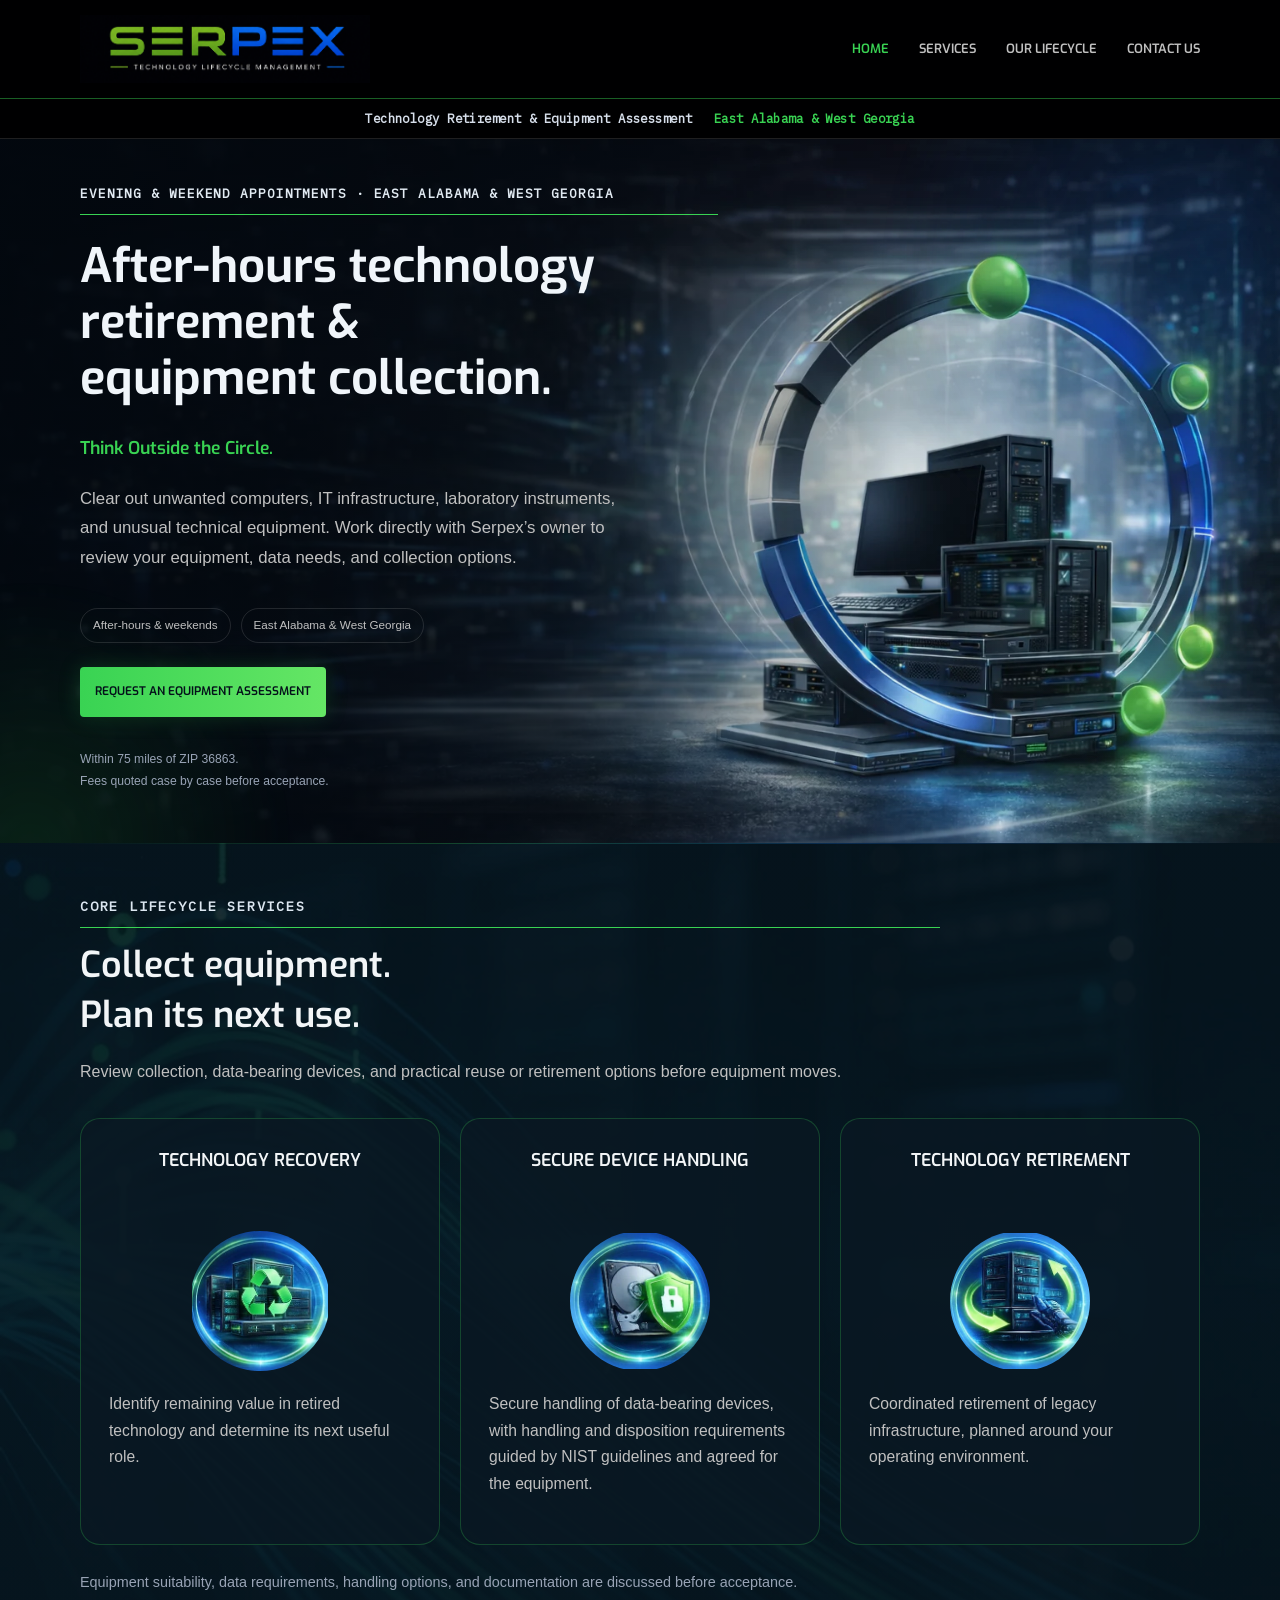
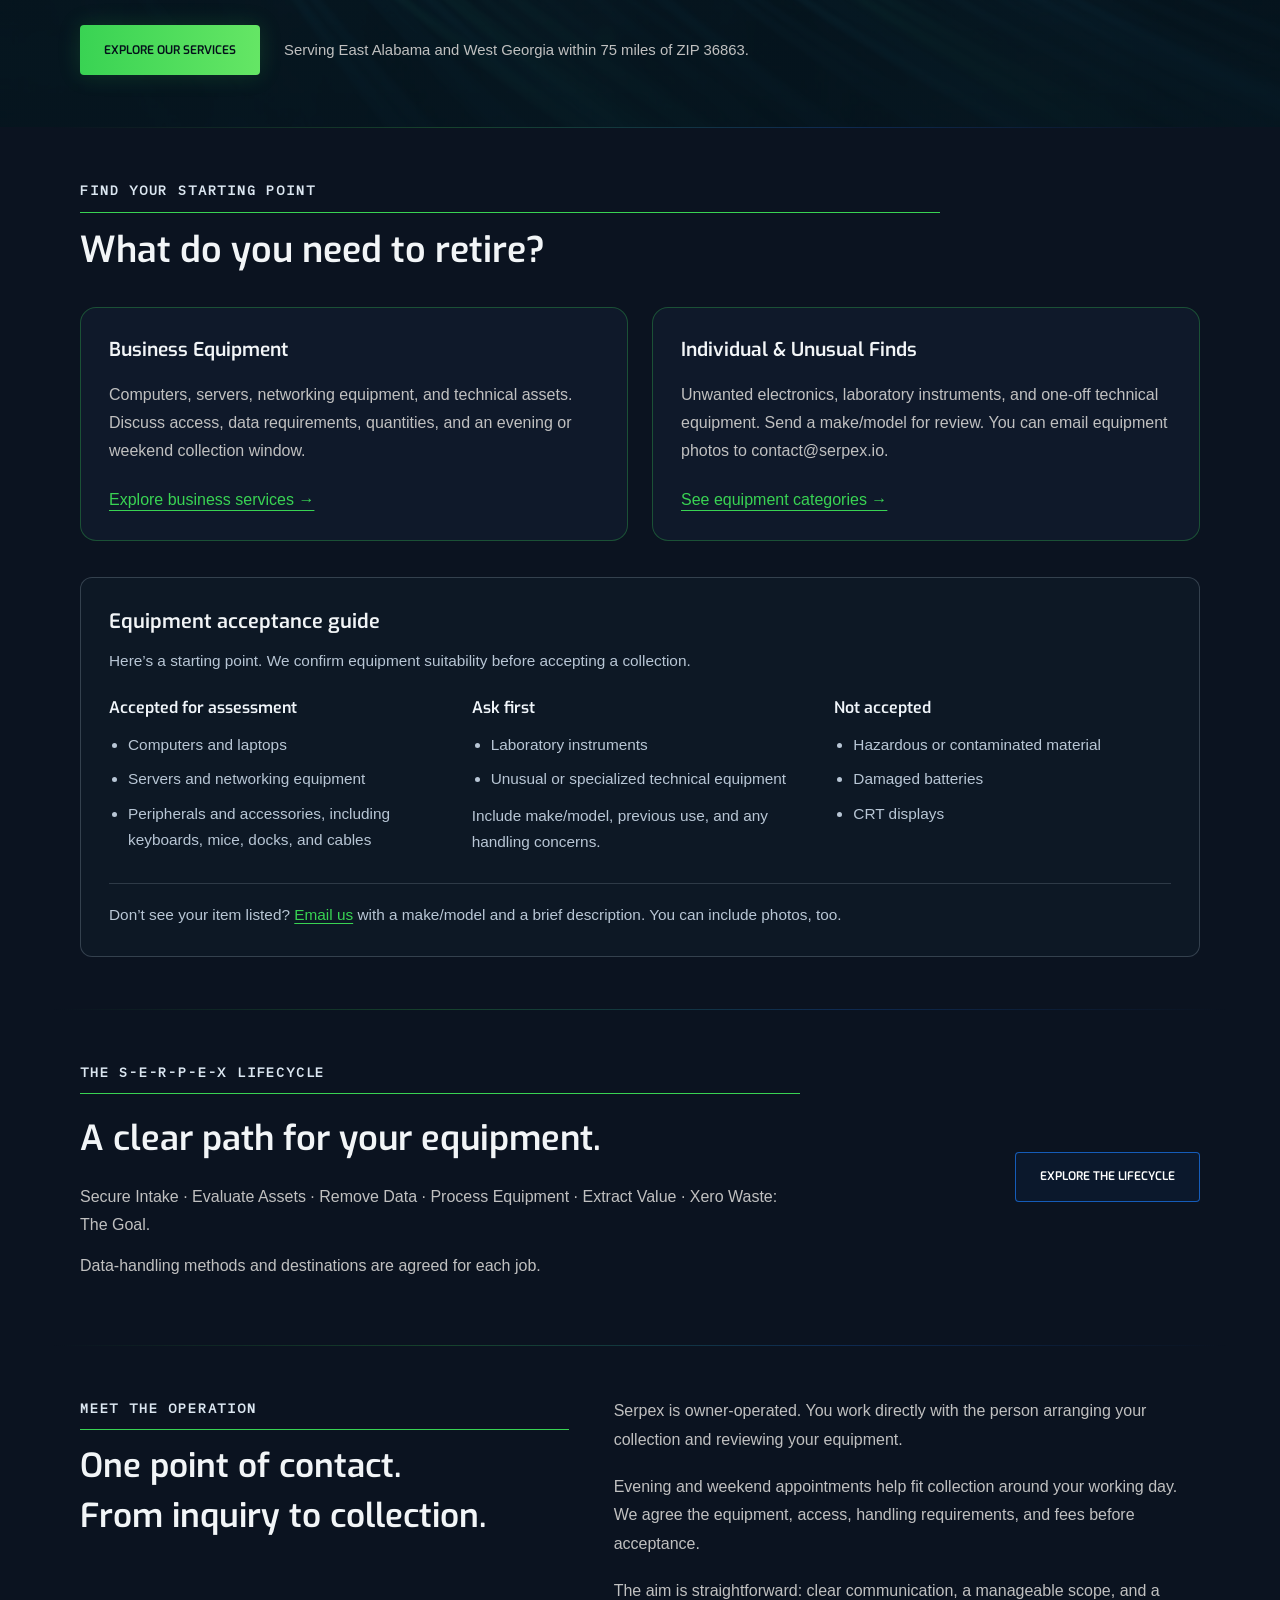
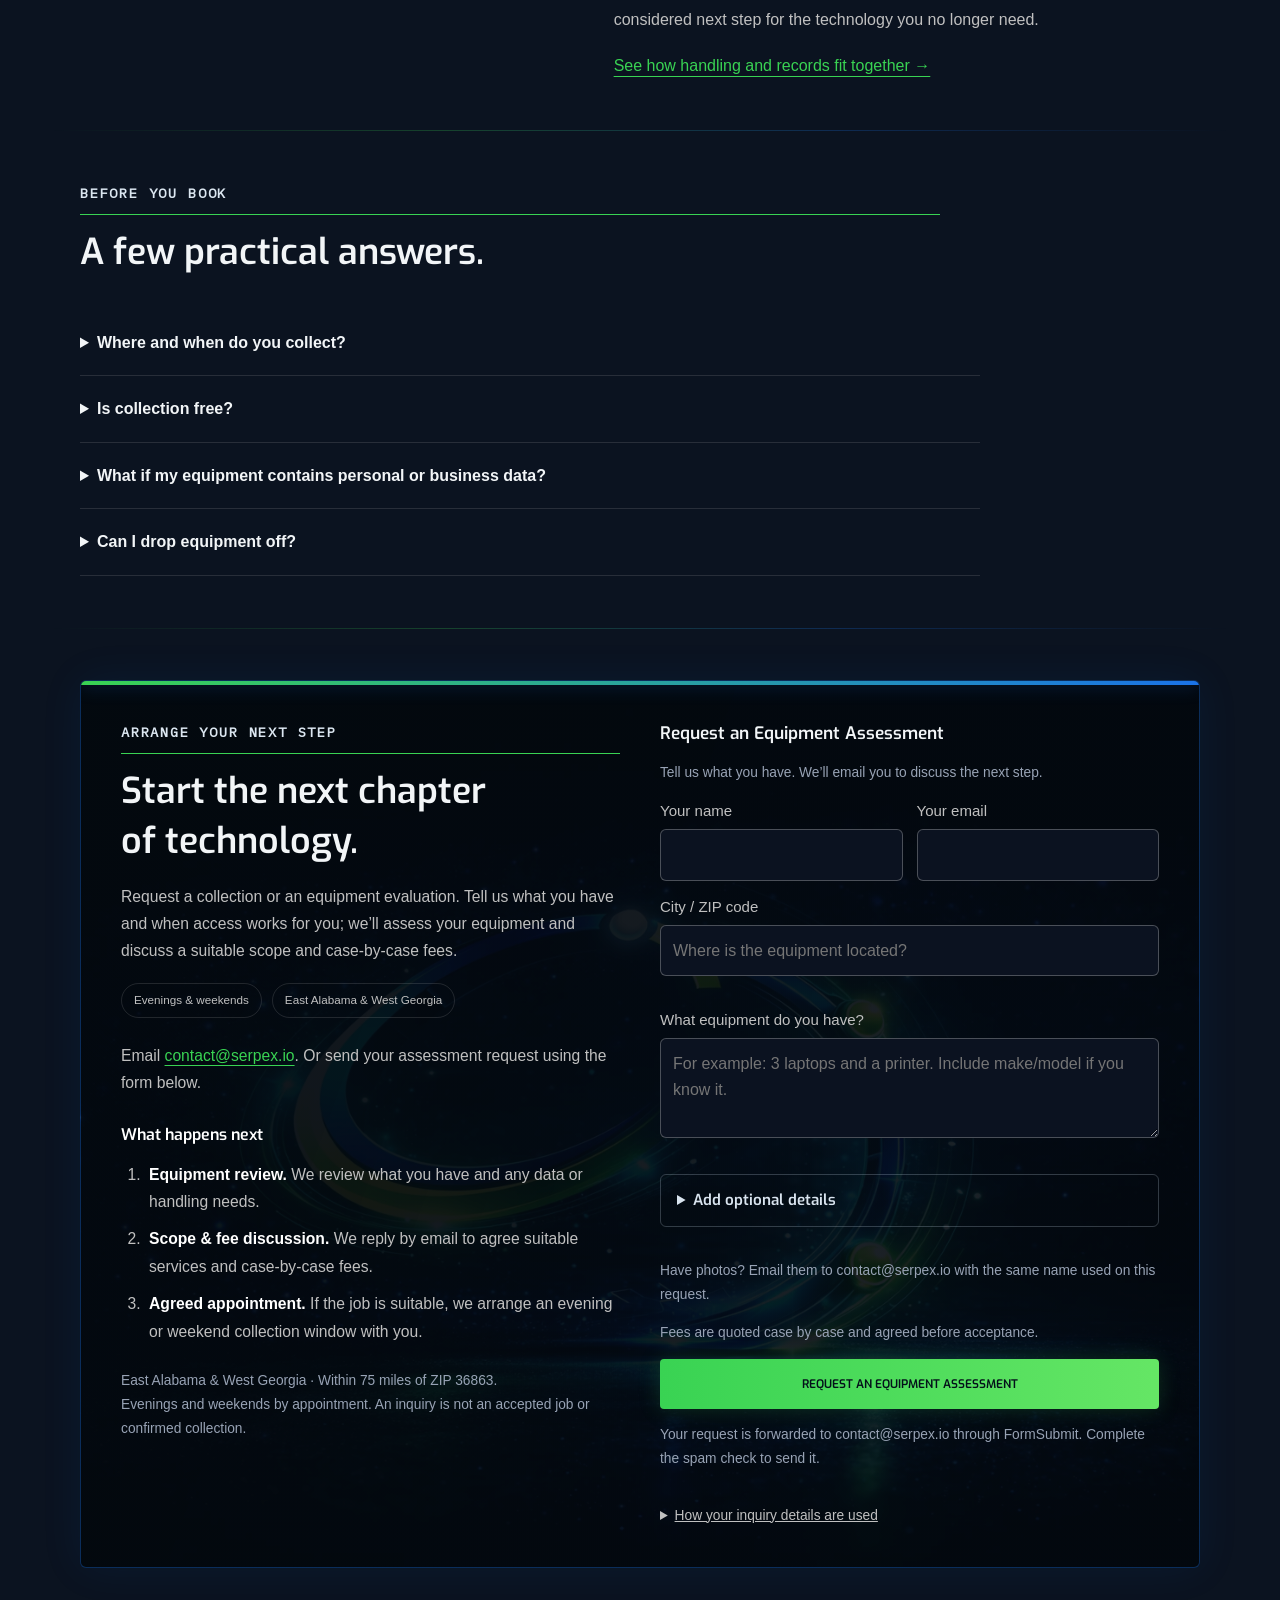
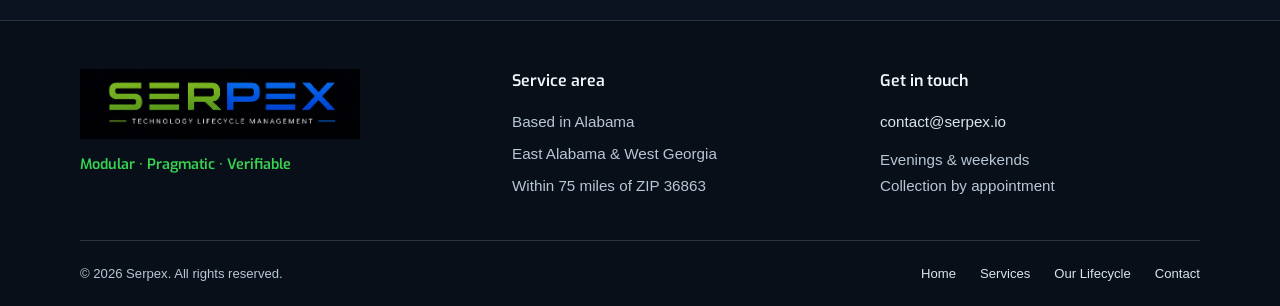
==== commit 49ae3e56: "Simplify inquiries, add approved equipment guide, and track contact activity" ====
--- a/index.html
+++ b/index.html
@@ -25,6 +25,14 @@
 <link rel="stylesheet" href="assets/site.css">
 <link rel="stylesheet" href="assets/home.css">
 <link rel="stylesheet" href="assets/customer.css">
+<!-- Google tag (gtag.js) -->
+<script async src="https://www.googletagmanager.com/gtag/js?id=G-M96R1WY7JR"></script>
+<script>
+  window.dataLayer = window.dataLayer || [];
+  function gtag(){dataLayer.push(arguments);}
+  gtag('js', new Date());
+  gtag('config', 'G-M96R1WY7JR');
+</script>
 </head>
 
 
@@ -52,7 +60,16 @@
 <article class="service-card"><img class="home-service-picture" src="assets/wix/technology-retirement.webp" alt="" width="100" height="100" loading="lazy"><div class="service-number">03 / RETIRE</div><h3>Technology Retirement</h3><p>Coordinated retirement of legacy infrastructure, planned around your operating environment.</p></article>
 </div><p class="section-note">Equipment suitability, data requirements, handling options, and documentation are discussed before acceptance.</p><div class="section-actions"><a href="services.html" class="button button-primary">Explore Our Services</a><p>Serving East Alabama and West Georgia within 75 miles of ZIP 36863.</p></div></div></section>
 
-<section class="section" id="equipment"><div class="container"><div class="section-heading"><div class="section-label">Find your starting point</div><h2>What do you need to retire?</h2></div><div class="audience-paths"><article><h3>Business Equipment</h3><p>Computers, servers, networking equipment, and technical assets. Discuss access, data requirements, quantities, and an evening or weekend collection window.</p><a class="text-link" href="services.html#service-details">Explore business services →</a></article><article><h3>Individual &amp; Unusual Finds</h3><p>Unwanted electronics, laboratory instruments, and one-off technical equipment. Send a make/model for review. You can email equipment photos to contact@serpex.io.</p><a class="text-link" href="services.html#equipment-types">See equipment categories →</a></article></div><p class="section-note">Acceptance is confirmed before collection. Hazardous or contaminated material, damaged batteries, and CRT displays are outside the current collection scope.</p></div></section>
+<section class="section" id="equipment"><div class="container"><div class="section-heading"><div class="section-label">Find your starting point</div><h2>What do you need to retire?</h2></div><div class="audience-paths"><article><h3>Business Equipment</h3><p>Computers, servers, networking equipment, and technical assets. Discuss access, data requirements, quantities, and an evening or weekend collection window.</p><a class="text-link" href="services.html#service-details">Explore business services →</a></article><article><h3>Individual &amp; Unusual Finds</h3><p>Unwanted electronics, laboratory instruments, and one-off technical equipment. Send a make/model for review. You can email equipment photos to contact@serpex.io.</p><a class="text-link" href="services.html#equipment-types">See equipment categories →</a></article></div><div class="equipment-guide" id="equipment-guide">
+<h3>Equipment acceptance guide</h3>
+<p class="guide-intro">Here’s a starting point. We confirm equipment suitability before accepting a collection.</p>
+<div class="equipment-guide-grid">
+<article><h4>Accepted for assessment</h4><ul><li>Computers and laptops</li><li>Servers and networking equipment</li><li>Peripherals and accessories, including keyboards, mice, docks, and cables</li></ul></article>
+<article><h4>Ask first</h4><ul><li>Laboratory instruments</li><li>Unusual or specialized technical equipment</li></ul><p>Include make/model, previous use, and any handling concerns.</p></article>
+<article><h4>Not accepted</h4><ul><li>Hazardous or contaminated material</li><li>Damaged batteries</li><li>CRT displays</li></ul></article>
+</div>
+<p class="guide-contact">Don’t see your item listed? <a href="mailto:contact@serpex.io?subject=Equipment%20acceptance%20question">Email us</a> with a make/model and a brief description. You can include photos, too.</p>
+</div></div></section>
 <section class="section" id="process"><div class="container"><div class="compact-lifecycle"><div><div class="section-label">The S-E-R-P-E-X Lifecycle</div><h2>A clear path for your equipment.</h2><p>Secure Intake · Evaluate Assets · Remove Data · Process Equipment · Extract Value · Xero Waste: The Goal.</p><p>Data-handling methods and destinations are agreed for each job.</p></div><a class="button button-secondary" href="lifecycle.html">Explore the Lifecycle</a></div></div></section>
 <section class="section" id="about"><div class="container"><div class="owner-intro"><div><div class="section-label">Meet the operation</div><h2>One point of contact.<br>From inquiry to collection.</h2></div><div><p>Serpex is owner-operated. You work directly with the person arranging your collection and reviewing your equipment.</p><p>Evening and weekend appointments help fit collection around your working day. We agree the equipment, access, handling requirements, and fees before acceptance.</p><p>The aim is straightforward: clear communication, a manageable scope, and a considered next step for the technology you no longer need.</p><a class="text-link" href="lifecycle.html#documentation">See how handling and records fit together →</a></div></div></div></section>
 <section class="section" id="faq"><div class="container"><div class="section-heading"><div class="section-label">Before you book</div><h2>A few practical answers.</h2></div><div class="faq">
@@ -62,11 +79,16 @@
 <details><summary>Can I drop equipment off?</summary><p>Collections are arranged by appointment. Serpex does not operate a public drop-off facility. Contact us first to discuss eligible equipment and a collection window.</p></details>
 </div></div></section>
 <section class="section" id="contact"><div class="container"><div class="contact-box"><div class="contact-grid"><div><div class="section-label">Arrange your next step</div><h2>Start the next chapter<br>of technology.</h2><p>Request a collection or an equipment evaluation. Tell us what you have and when access works for you; we’ll assess your equipment and discuss a suitable scope and case-by-case fees.</p><div class="availability"><span class="pill">Evenings &amp; weekends</span><span class="pill">East Alabama &amp; West Georgia</span></div><p>Email <a class="email" href="mailto:contact@serpex.io">contact@serpex.io</a>. Or send your assessment request using the form below.</p><div class="inquiry-expectations"><h3>What happens next</h3><ol><li><strong>Equipment review.</strong> We review what you have and any data or handling needs.</li><li><strong>Scope &amp; fee discussion.</strong> We reply by email to agree suitable services and case-by-case fees.</li><li><strong>Agreed appointment.</strong> If the job is suitable, we arrange an evening or weekend collection window with you.</li></ol></div><p class="form-help contact-boundary">East Alabama &amp; West Georgia · Within 75 miles of ZIP 36863.<br>Evenings and weekends by appointment. An inquiry is not an accepted job or confirmed collection.</p></div>
-<form class="inquiry-form" id="inquiry-form" action="https://formsubmit.co/contact@serpex.io" method="POST"><input type="hidden" name="_subject" value="Serpex equipment assessment request"><input type="hidden" name="_template" value="table"><input type="hidden" name="_next" id="inquiry-next" value="https://serpex.io/thanks.html"><h3>Request an Equipment Assessment</h3><label>What service do you need?<select name="service" id="service-choice"><option>Equipment evaluation</option><option>Equipment collection</option><option>Secure device handling</option><option>Technology retirement</option></select></label><div class="form-row"><label>Your name<input name="name" autocomplete="name" required maxlength="100"></label><label>Organization <span>(optional)</span><input name="organization" autocomplete="organization" maxlength="150"></label></div>
-<label>Your email<input type="email" name="email" autocomplete="email" required maxlength="254"></label>
-<div class="form-row"><label>City / ZIP code<input name="location" autocomplete="address-level2" required maxlength="150"></label><label>Preferred collection window<select name="window"><option>Weekday evening</option><option>Weekend</option><option>Flexible — let's discuss</option></select></label></div>
-<label>Equipment &amp; approximate quantities<textarea name="equipment" required maxlength="2500" placeholder="For example: laptops, cables, or a lab instrument — include make/model and quantity"></textarea></label>
-<label>Data or handling requirements <span>(optional)</span><textarea name="requirements" maxlength="1500" placeholder="Mention storage drives, data concerns, access arrangements, or documentation needs"></textarea></label>
+<form class="inquiry-form" id="inquiry-form" action="https://formsubmit.co/contact@serpex.io" method="POST"><input type="hidden" name="_subject" value="Serpex equipment assessment request"><input type="hidden" name="_template" value="table"><input type="hidden" name="_next" id="inquiry-next" value="https://serpex.io/thanks.html"><h3>Request an Equipment Assessment</h3>
+<p class="form-help">Tell us what you have. We’ll email you to discuss the next step.</p>
+<div class="form-row"><label>Your name<input name="name" autocomplete="name" required maxlength="100"></label><label>Your email<input type="email" name="email" autocomplete="email" required maxlength="254"></label></div>
+<label>City / ZIP code<input name="location" autocomplete="address-level2" required maxlength="150" placeholder="Where is the equipment located?"></label>
+<label>What equipment do you have?<textarea name="equipment" required maxlength="2500" placeholder="For example: 3 laptops and a printer. Include make/model if you know it."></textarea></label>
+<details class="inquiry-options" id="inquiry-options"><summary>Add optional details</summary><div class="inquiry-options-fields">
+<label>Service you’re interested in<select name="service" id="service-choice"><option>Equipment evaluation</option><option>Equipment collection</option><option>Secure device handling</option><option>Technology retirement</option></select></label>
+<div class="form-row"><label>Organization<input name="organization" autocomplete="organization" maxlength="150"></label><label>Preferred collection window<select name="window"><option>Flexible — let’s discuss</option><option>Weekday evening</option><option>Weekend</option></select></label></div>
+<label>Data or handling requirements<textarea name="requirements" maxlength="1500" placeholder="Any storage drives, data concerns, access arrangements, or documentation needs?"></textarea></label>
+</div></details>
 <p class="form-help">Have photos? Email them to <a href="mailto:contact@serpex.io?subject=Equipment%20assessment%20photos">contact@serpex.io</a> with the same name used on this request.</p><p class="form-help">Fees are quoted case by case and agreed before acceptance.</p><button class="button button-primary" type="submit">Request an Equipment Assessment</button><p class="form-help">Your request is forwarded to contact@serpex.io through FormSubmit. Complete the spam check to send it.</p><details class="inquiry-privacy"><summary>How your inquiry details are used</summary><p>The details you submit are sent through FormSubmit to Serpex’s inbox to review your equipment, reply to you, and discuss service arrangements. For questions about your inquiry information, email <a href="mailto:contact@serpex.io">contact@serpex.io</a>. FormSubmit’s processing is covered by its <a href="https://formsubmit.co/privacy.pdf" target="_blank" rel="noopener">privacy policy</a>.</p><p>Include equipment and handling requirements; leave out passwords and the contents of files stored on your devices.</p></details>
 </form></div></div></div></section>
 </main><footer class="site-footer"><div class="container">
@@ -77,4 +99,5 @@
 </div>
 <div class="footer-bottom"><p>&copy; 2026 Serpex. All rights reserved.</p><nav aria-label="Footer navigation"><a href="index.html">Home</a><a href="services.html">Services</a><a href="lifecycle.html">Our Lifecycle</a><a href="index.html#contact">Contact</a></nav></div>
 </div></footer>
-<script src="assets/site.js" defer></script></body></html>+<script src="assets/site.js" defer></script>
+<script src="assets/inquiry-tracking.js" defer></script></body></html>
--- a/assets/customer.css
+++ b/assets/customer.css
@@ -46,3 +46,22 @@
 body .site-footer .footer-bottom nav{display:flex;flex-wrap:wrap;gap:24px;min-height:0;padding:0}
 @media(max-width:800px){body .site-footer .footer-content{grid-template-columns:1fr 1fr;gap:28px}body .site-footer .footer-brand{grid-column:1/-1}}
 @media(max-width:520px){body .site-footer{padding-top:32px}body .site-footer .footer-content{grid-template-columns:1fr;gap:28px;padding-bottom:28px}body .site-footer .footer-brand{grid-column:auto}body .site-footer .footer-bottom{flex-direction:column;align-items:flex-start;gap:16px}body .site-footer .footer-bottom nav{gap:16px}}
+
+.inquiry-options{margin:4px 0 18px;border:1px solid rgba(192,208,224,.25);border-radius:6px;padding:14px 16px}
+.inquiry-options summary{cursor:pointer;color:#d9e4ef;font:600 .95rem/1.5 Exo,Arial,sans-serif}
+.inquiry-options summary:focus-visible{outline:2px solid #39d353;outline-offset:4px}
+.inquiry-options-fields{padding-top:18px}
+.inquiry-form>label,.inquiry-options-fields>label{display:block;margin-bottom:18px}
+
+.equipment-guide{margin-top:36px;padding:28px;border:1px solid rgba(192,208,224,.22);border-radius:12px;background:#0d1825}
+.equipment-guide>h3{font-size:1.25rem;margin-bottom:10px}
+.equipment-guide p,.equipment-guide li{font: .96rem/1.7 Arial,Helvetica,sans-serif;color:#b8c6d5}
+.equipment-guide .guide-intro{margin-bottom:22px}
+.equipment-guide-grid{display:grid;grid-template-columns:repeat(3,minmax(0,1fr));gap:26px}
+.equipment-guide h4{font:600 1rem/1.5 Exo,Arial,sans-serif;color:#f0f5fa;margin-bottom:12px}
+.equipment-guide ul{list-style:disc;padding-left:19px;margin:0}
+.equipment-guide li{margin-bottom:8px}
+.equipment-guide-grid article p{margin-top:10px}
+.equipment-guide .guide-contact{border-top:1px solid rgba(192,208,224,.18);padding-top:18px;margin-top:22px}
+.equipment-guide a{color:#39d353;text-decoration:underline;text-underline-offset:3px}
+@media(max-width:700px){.equipment-guide{padding:22px}.equipment-guide-grid{grid-template-columns:1fr;gap:22px}}
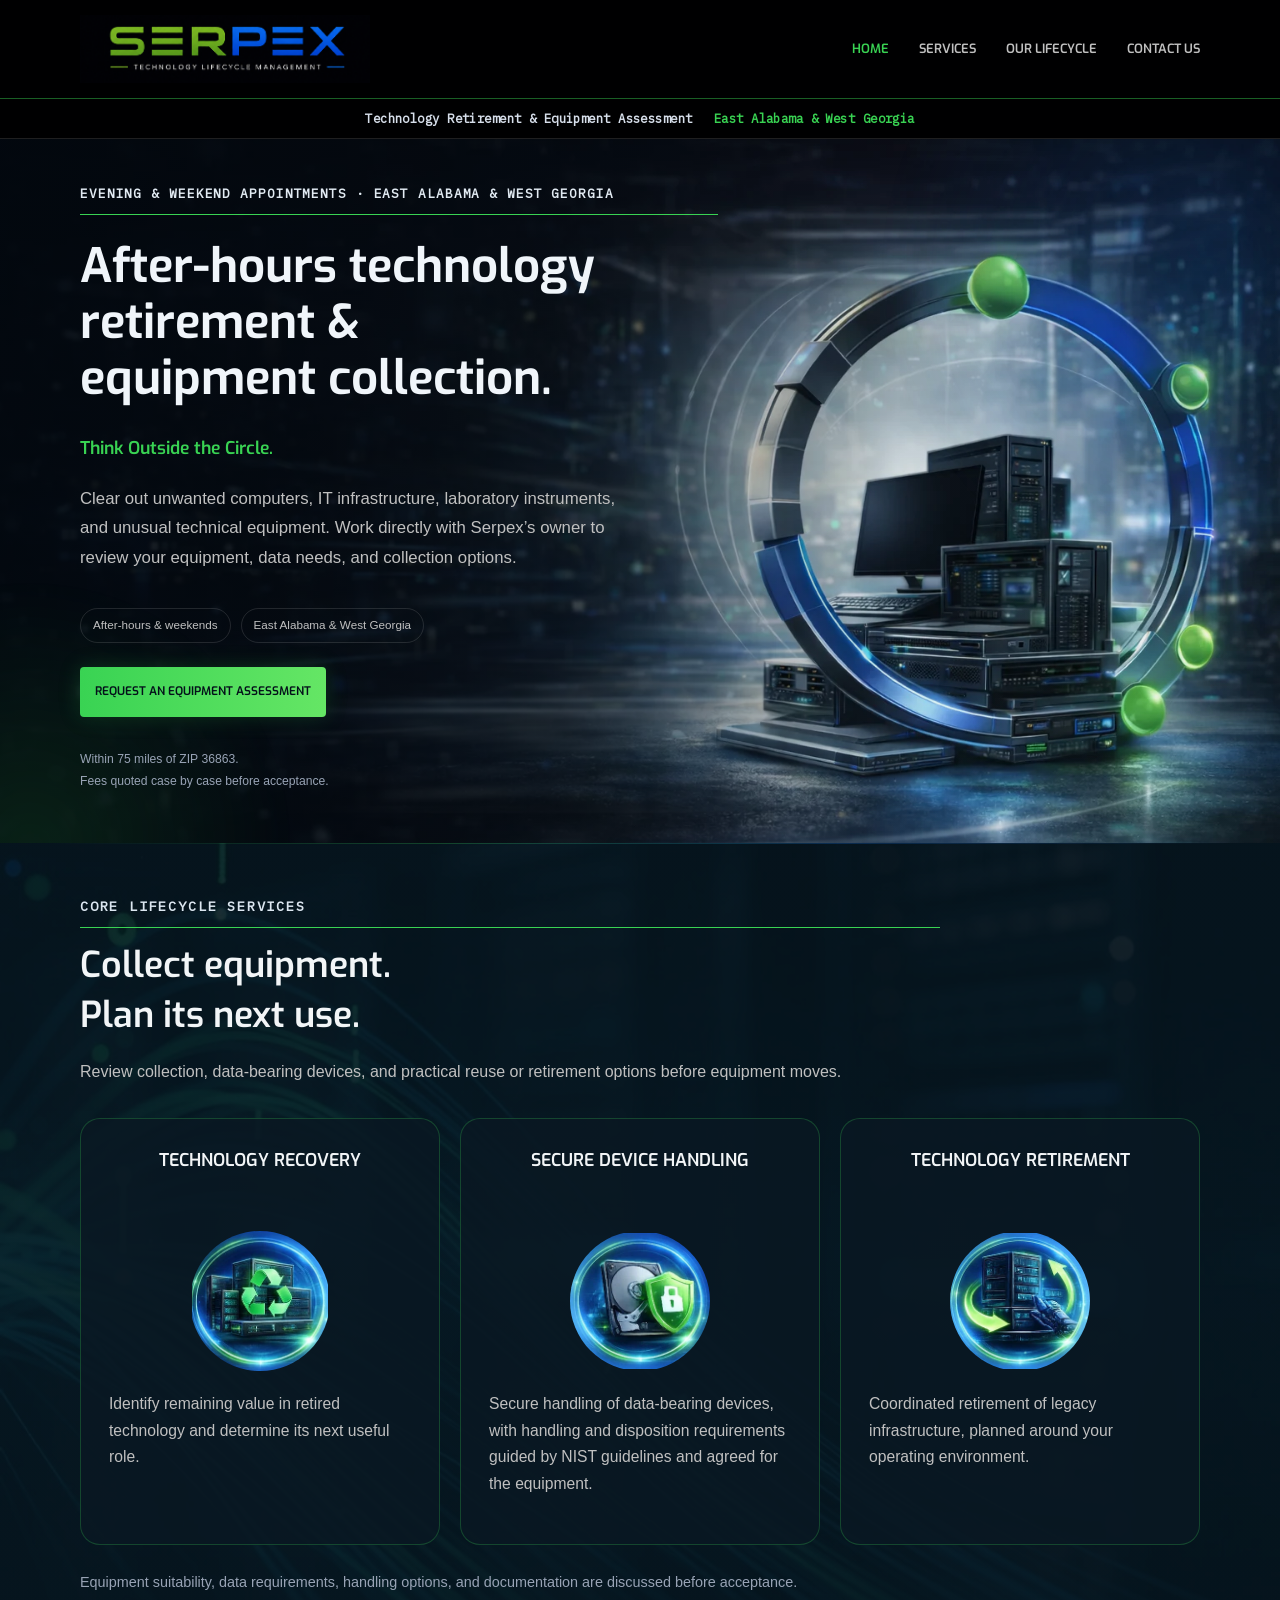
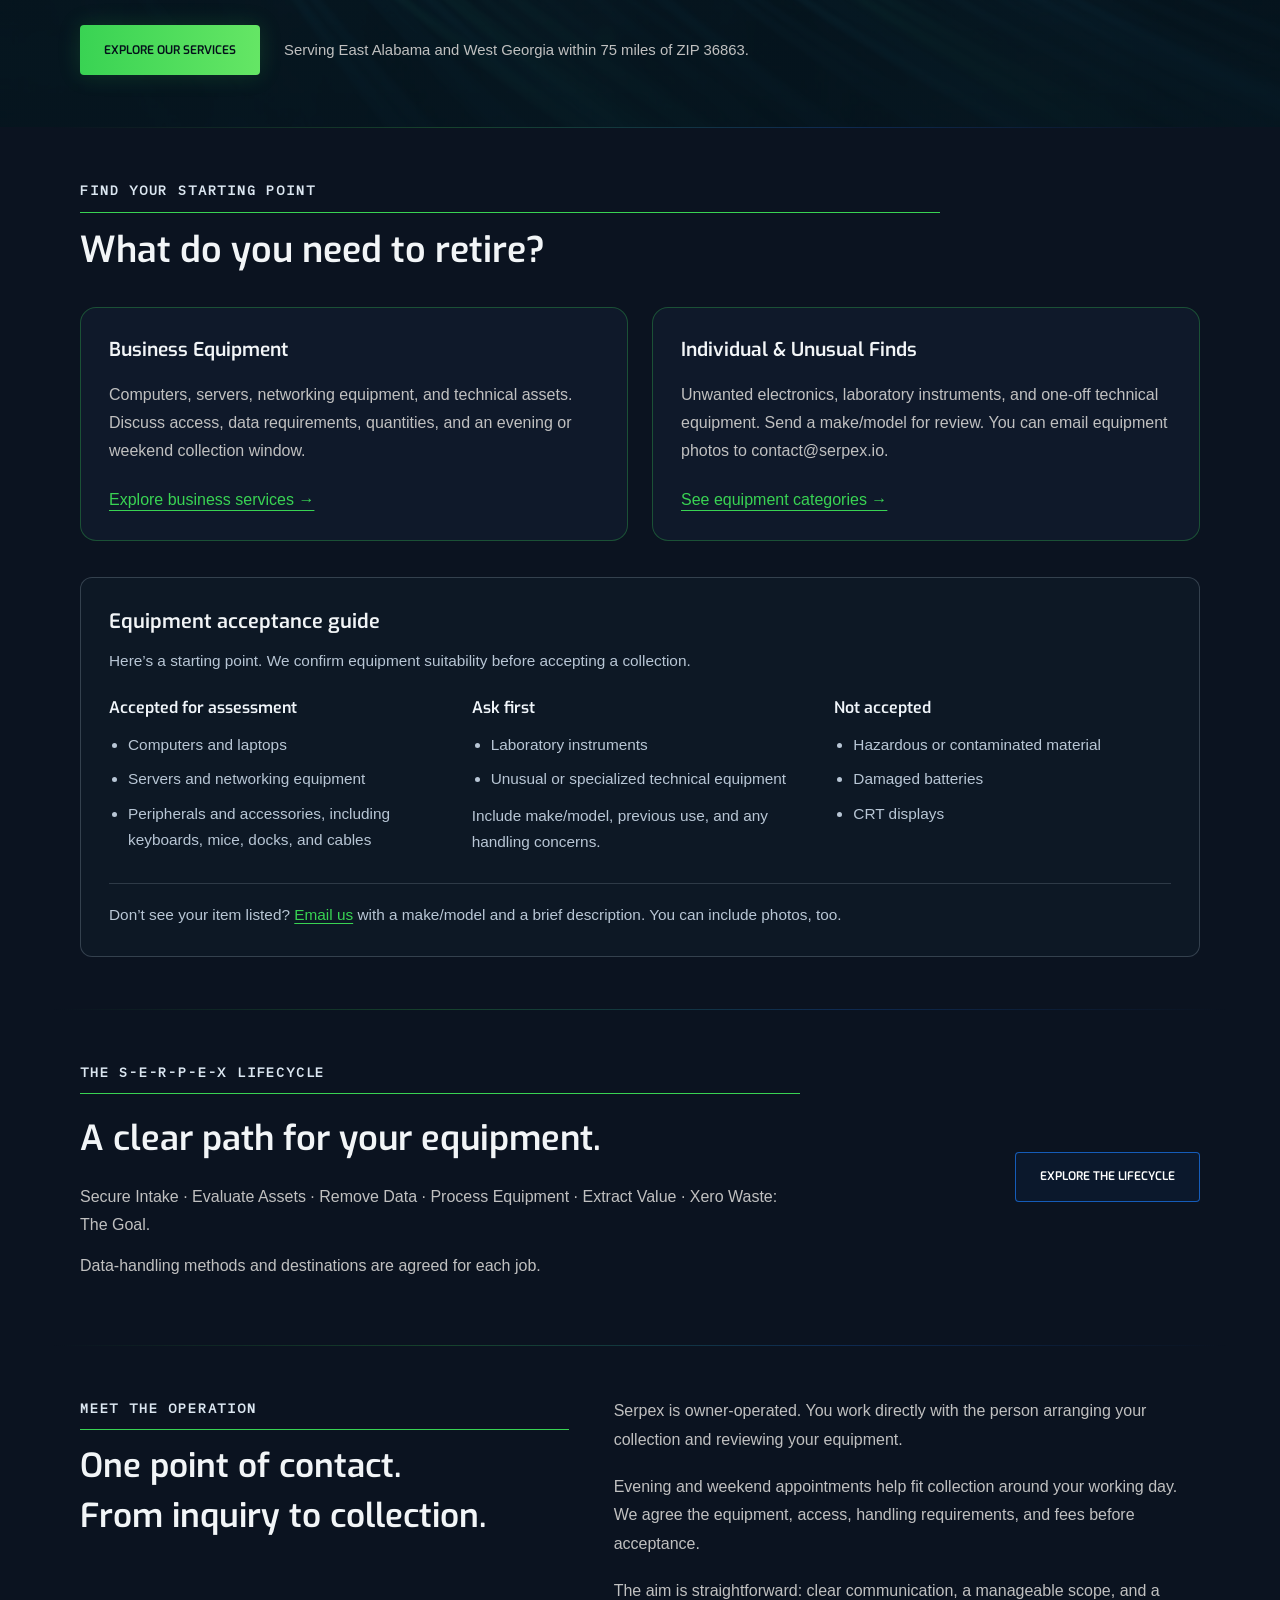
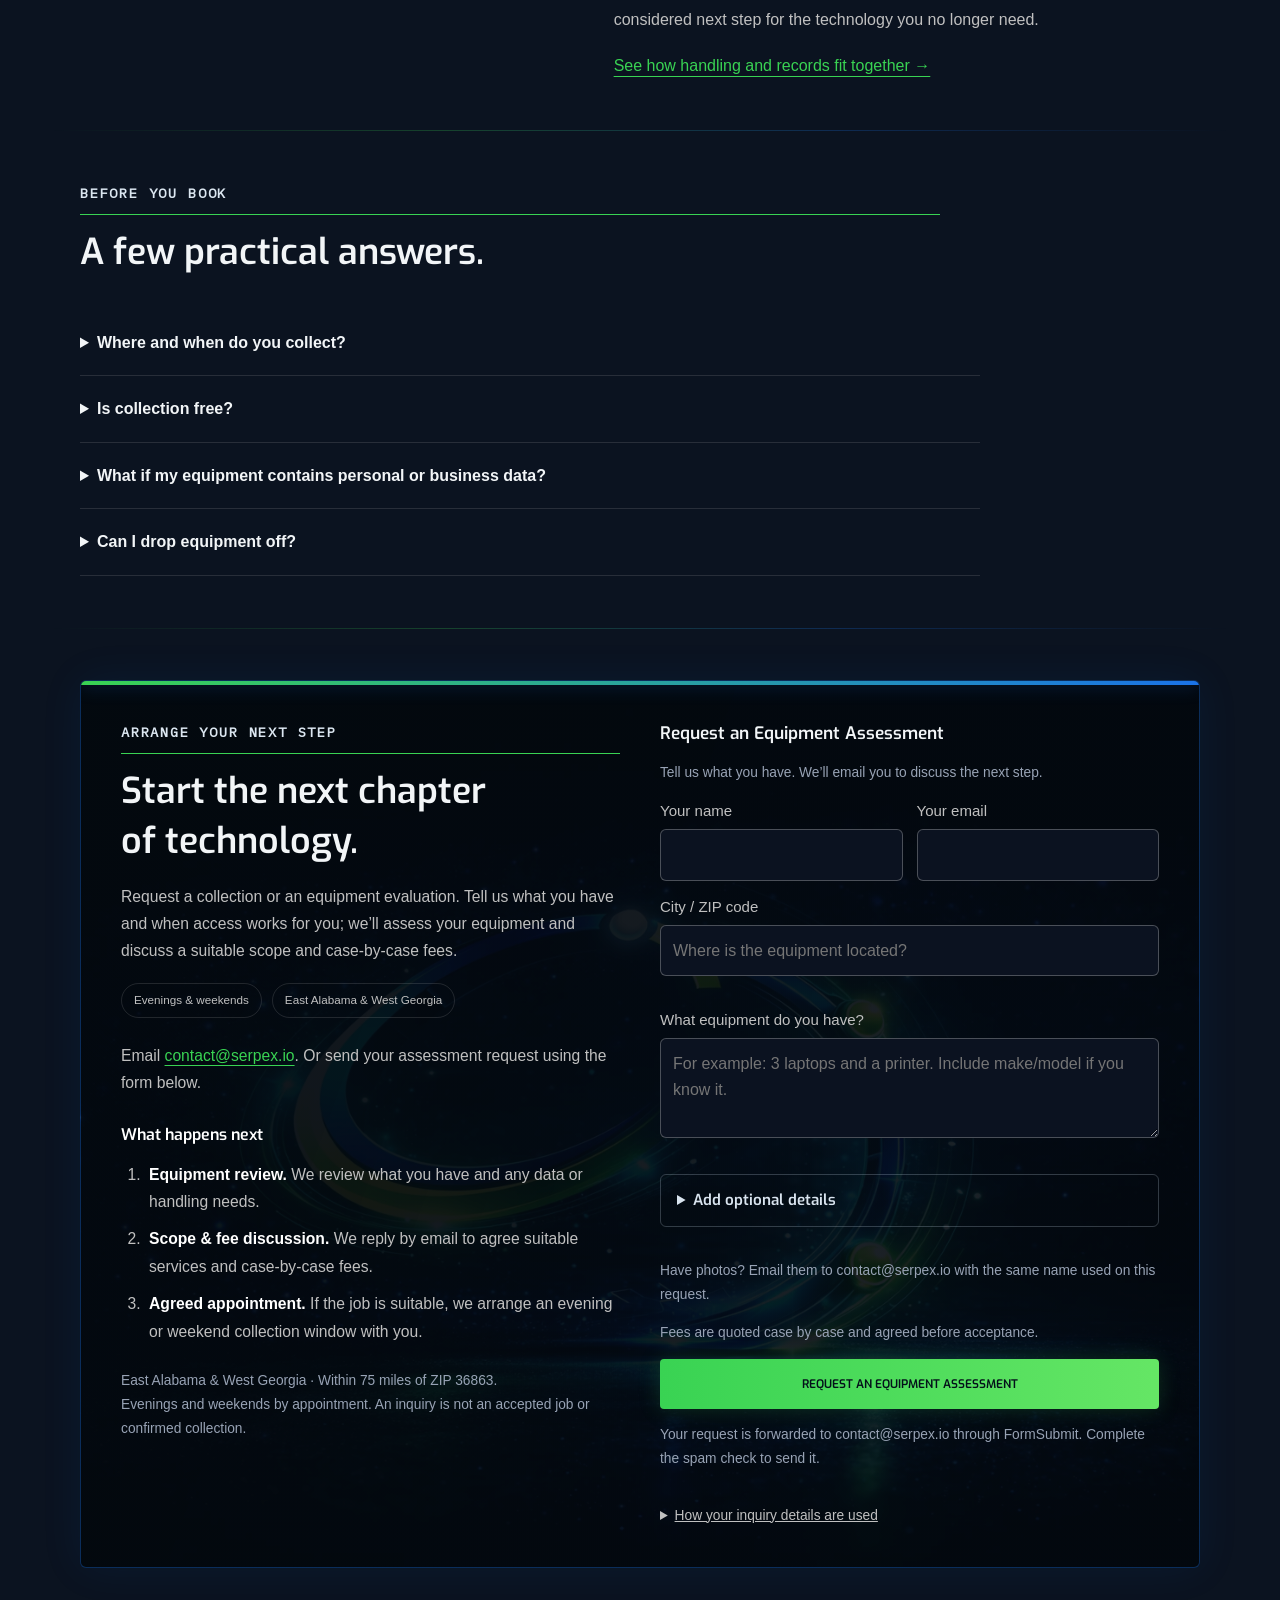
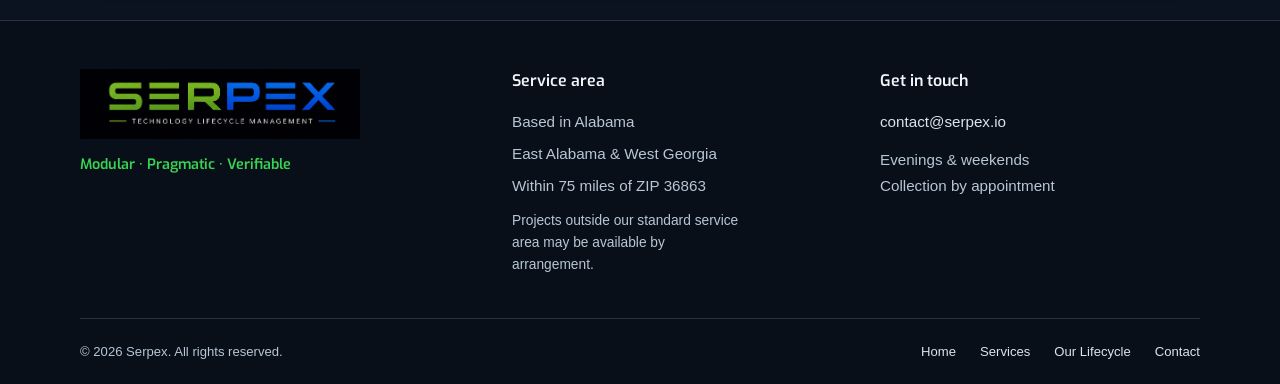
==== commit a6bdf713: "Clarify availability for projects outside the standard service area" ====
--- a/index.html
+++ b/index.html
@@ -73,7 +73,7 @@
 <section class="section" id="process"><div class="container"><div class="compact-lifecycle"><div><div class="section-label">The S-E-R-P-E-X Lifecycle</div><h2>A clear path for your equipment.</h2><p>Secure Intake · Evaluate Assets · Remove Data · Process Equipment · Extract Value · Xero Waste: The Goal.</p><p>Data-handling methods and destinations are agreed for each job.</p></div><a class="button button-secondary" href="lifecycle.html">Explore the Lifecycle</a></div></div></section>
 <section class="section" id="about"><div class="container"><div class="owner-intro"><div><div class="section-label">Meet the operation</div><h2>One point of contact.<br>From inquiry to collection.</h2></div><div><p>Serpex is owner-operated. You work directly with the person arranging your collection and reviewing your equipment.</p><p>Evening and weekend appointments help fit collection around your working day. We agree the equipment, access, handling requirements, and fees before acceptance.</p><p>The aim is straightforward: clear communication, a manageable scope, and a considered next step for the technology you no longer need.</p><a class="text-link" href="lifecycle.html#documentation">See how handling and records fit together →</a></div></div></div></section>
 <section class="section" id="faq"><div class="container"><div class="section-heading"><div class="section-label">Before you book</div><h2>A few practical answers.</h2></div><div class="faq">
-<details><summary>Where and when do you collect?</summary><p>We serve East Alabama and West Georgia within 75 miles of ZIP 36863. Appointments are primarily after-hours and on weekends. Share your location and preferred window; we’ll confirm a suitable time based on the collection scope and availability.</p></details>
+<details><summary>Where and when do you collect?</summary><p>We serve East Alabama and West Georgia within 75 miles of ZIP 36863. Appointments are primarily after-hours and on weekends. Share your location and preferred window; we’ll confirm a suitable time based on the collection scope and availability. Projects outside our standard service area may be available by arrangement.</p></details>
 <details><summary>Is collection free?</summary><p>Send the equipment type, quantity, condition, and location for a pickup assessment. Fees are assessed case by case, based on the equipment, location, removal work, and handling requirements, and agreed before acceptance.</p></details>
 <details><summary>What if my equipment contains personal or business data?</summary><p>Tell us about data-bearing equipment when you inquire. Describe the media, required outcome, and any reporting requirements. We confirm available options and the scope before acceptance; sanitization or destruction should never be assumed from collection alone.</p></details>
 <details><summary>Can I drop equipment off?</summary><p>Collections are arranged by appointment. Serpex does not operate a public drop-off facility. Contact us first to discuss eligible equipment and a collection window.</p></details>
@@ -94,7 +94,7 @@
 </main><footer class="site-footer"><div class="container">
 <div class="footer-content">
 <div class="footer-brand"><a href="index.html" aria-label="Serpex home"><img src="assets/serpex-wordmark-tagline.png" alt="Serpex — Technology Lifecycle Management" class="footer-logo"></a><p class="footer-values">Modular · Pragmatic · Verifiable</p></div>
-<div class="footer-area"><h2>Service area</h2><p>Based in Alabama</p><p>East Alabama &amp; West Georgia</p><p>Within 75 miles of ZIP 36863</p></div>
+<div class="footer-area"><h2>Service area</h2><p>Based in Alabama</p><p>East Alabama &amp; West Georgia</p><p>Within 75 miles of ZIP 36863</p><p class="footer-arrangement">Projects outside our standard service area may be available by arrangement.</p></div>
 <div class="footer-contact"><h2>Get in touch</h2><a href="mailto:contact@serpex.io">contact@serpex.io</a><p>Evenings &amp; weekends<br>Collection by appointment</p></div>
 </div>
 <div class="footer-bottom"><p>&copy; 2026 Serpex. All rights reserved.</p><nav aria-label="Footer navigation"><a href="index.html">Home</a><a href="services.html">Services</a><a href="lifecycle.html">Our Lifecycle</a><a href="index.html#contact">Contact</a></nav></div>
--- a/assets/customer.css
+++ b/assets/customer.css
@@ -64,4 +64,6 @@
 .equipment-guide-grid article p{margin-top:10px}
 .equipment-guide .guide-contact{border-top:1px solid rgba(192,208,224,.18);padding-top:18px;margin-top:22px}
 .equipment-guide a{color:#39d353;text-decoration:underline;text-underline-offset:3px}
-@media(max-width:700px){.equipment-guide{padding:22px}.equipment-guide-grid{grid-template-columns:1fr;gap:22px}}
+@media(max-width:700px){.equipment-guide{padding:22px}.equipment-guide-grid{grid-template-columns:1fr;gap:22px}}
+
+body .site-footer .footer-arrangement{margin-top:12px;font-size:.86rem;line-height:1.6;max-width:30ch}
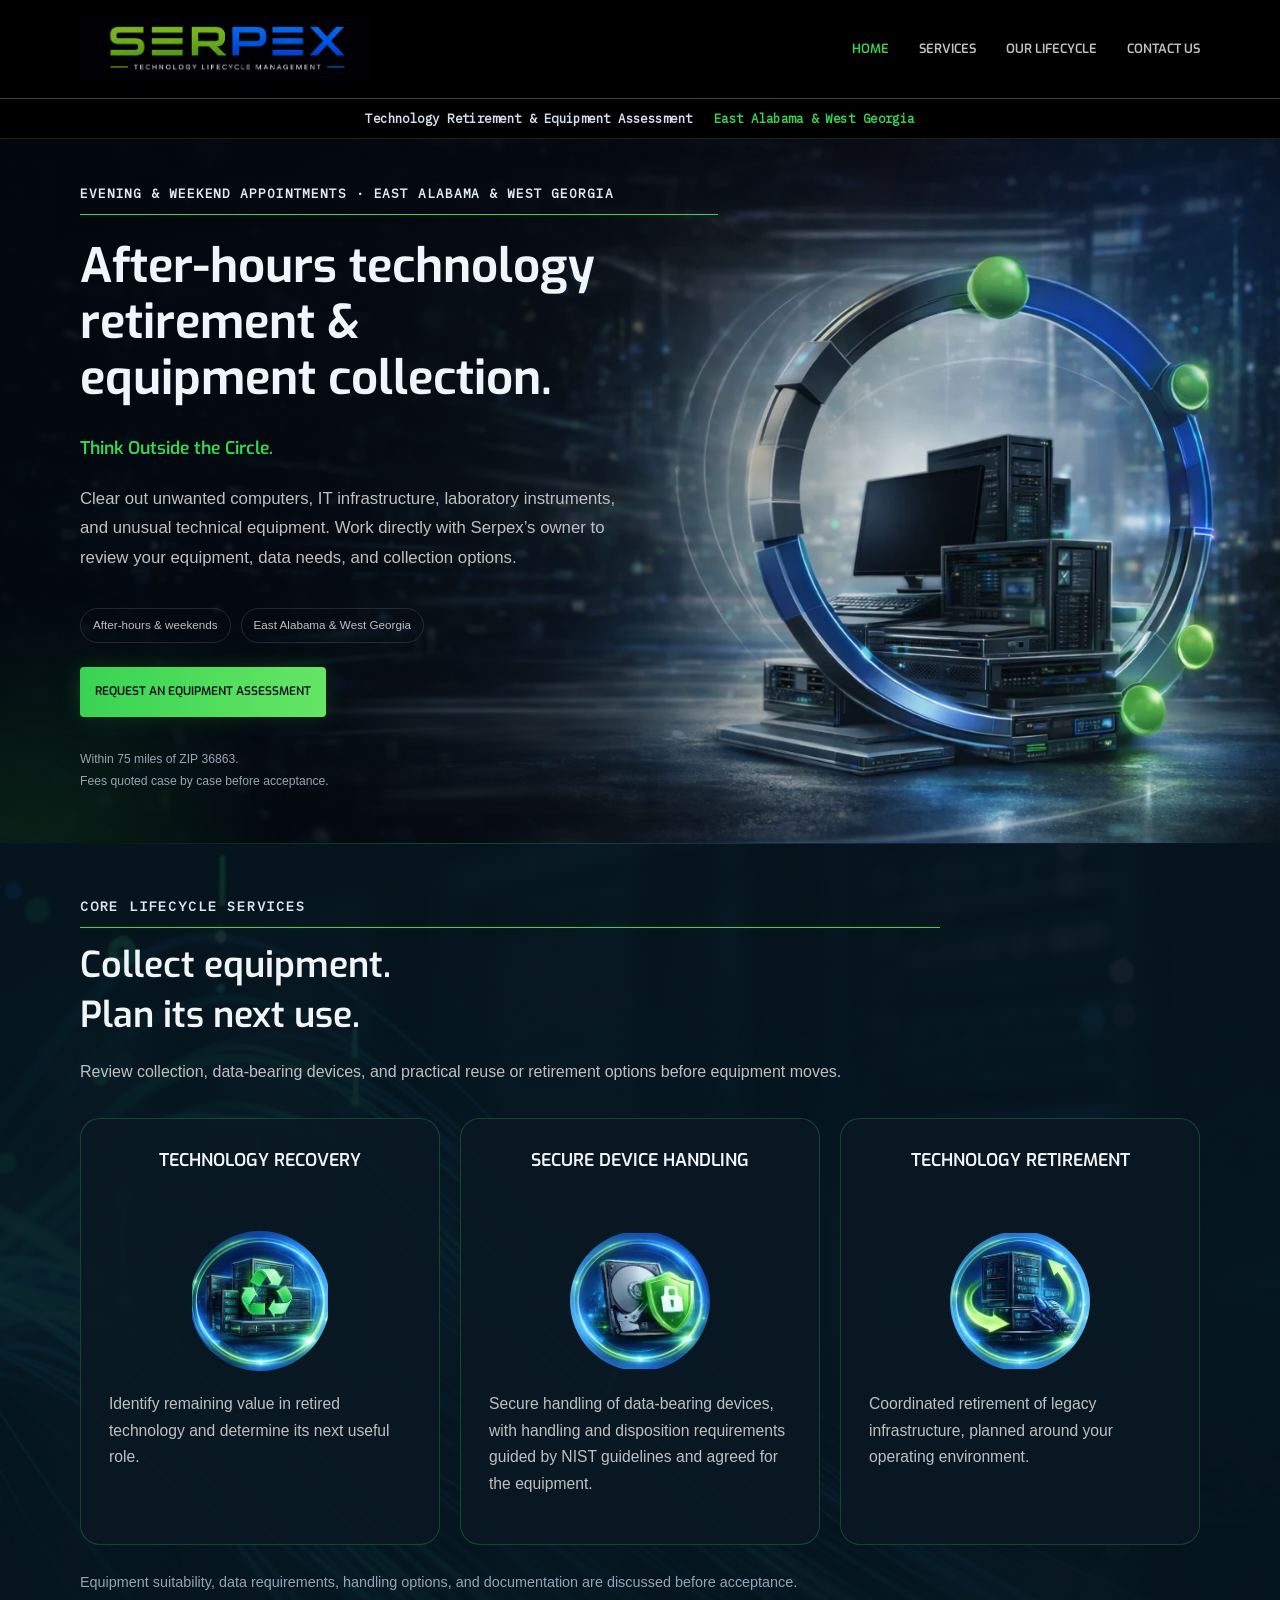
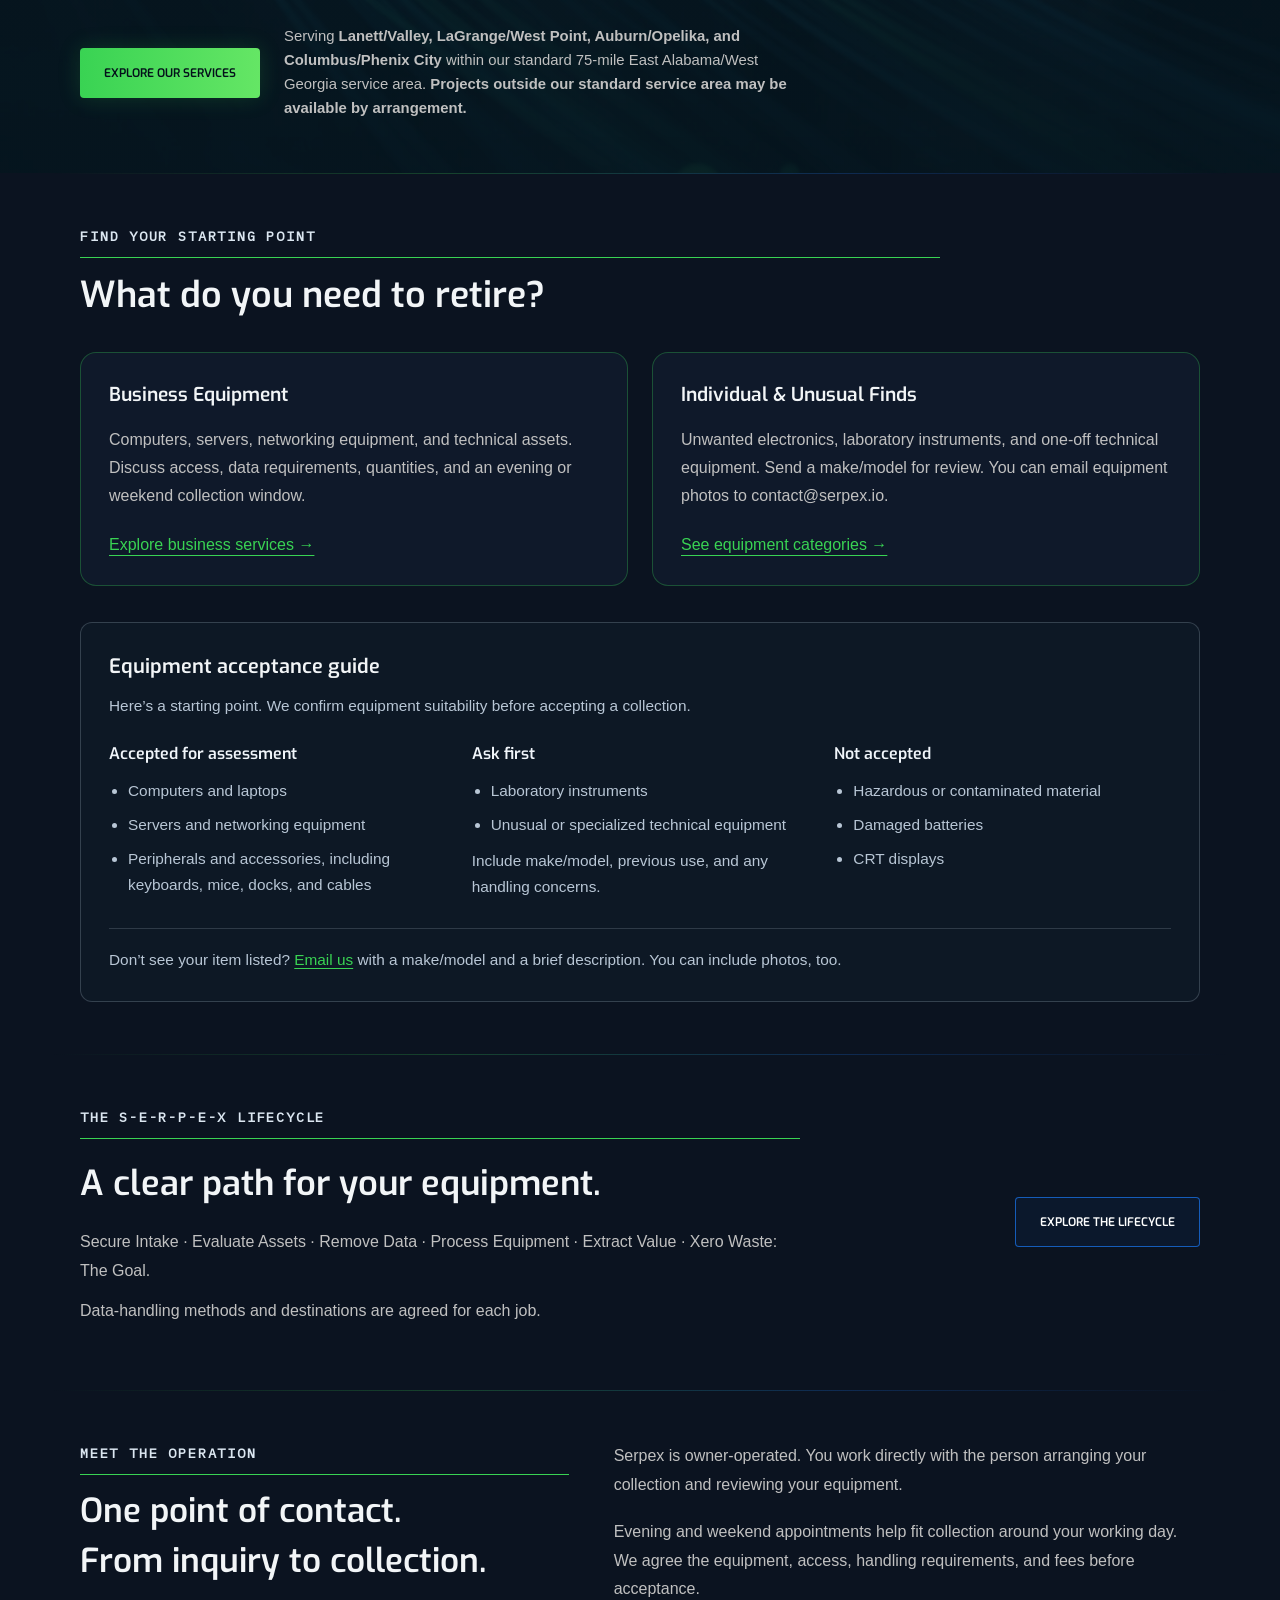
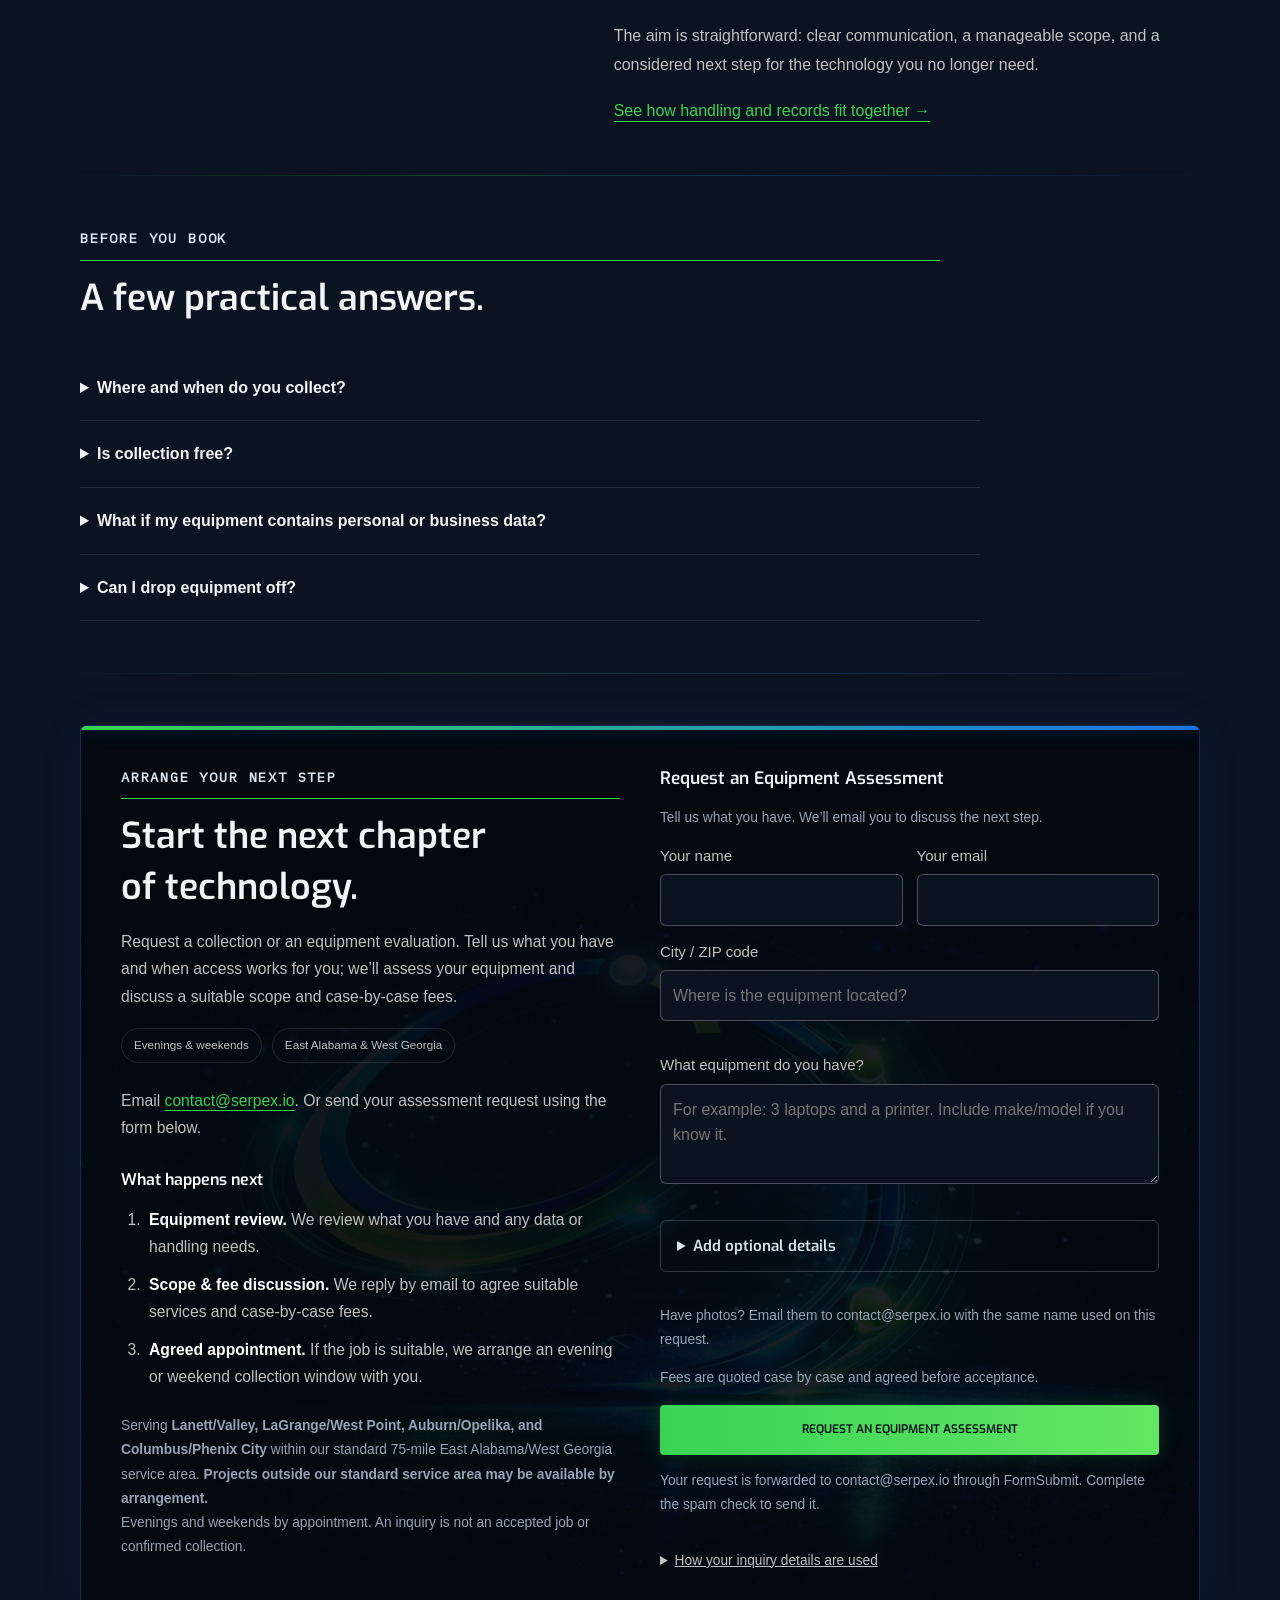
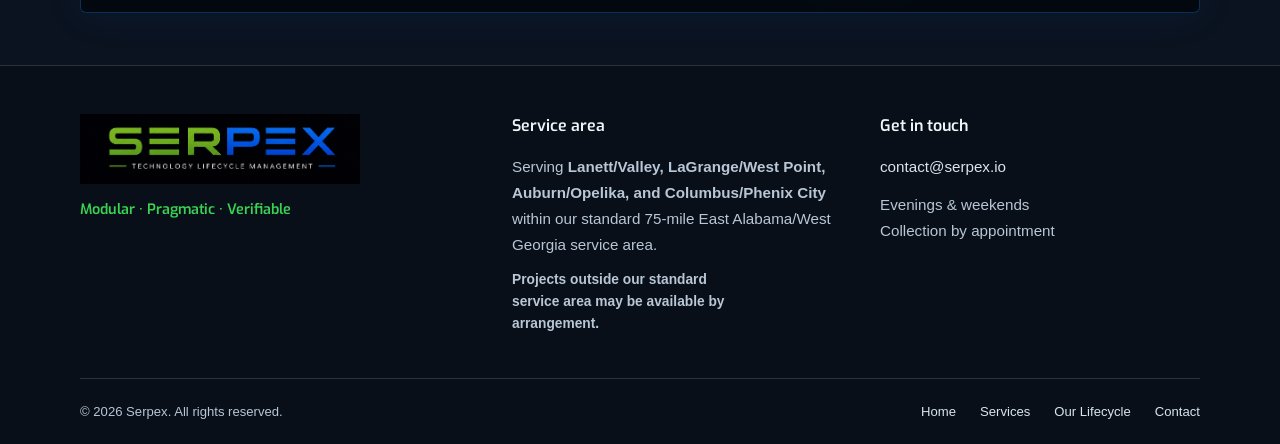
==== commit 8ea021f7: "Add approved metro service areas and outside-area availability wording" ====
--- a/index.html
+++ b/index.html
@@ -58,7 +58,7 @@
 <article class="service-card"><img class="home-service-picture" src="assets/wix/technology-recovery.webp" alt="" width="100" height="100" loading="lazy"><div class="service-number">01 / RECOVER</div><h3>Technology Recovery</h3><p>Identify remaining value in retired technology and determine its next useful role.</p></article>
 <article class="service-card"><img class="home-service-picture" src="assets/wix/secure-handling.webp" alt="" width="100" height="100" loading="lazy"><div class="service-number">02 / SECURE</div><h3>Secure Device Handling</h3><p>Secure handling of data-bearing devices, with handling and disposition requirements guided by NIST guidelines and agreed for the equipment.</p></article>
 <article class="service-card"><img class="home-service-picture" src="assets/wix/technology-retirement.webp" alt="" width="100" height="100" loading="lazy"><div class="service-number">03 / RETIRE</div><h3>Technology Retirement</h3><p>Coordinated retirement of legacy infrastructure, planned around your operating environment.</p></article>
-</div><p class="section-note">Equipment suitability, data requirements, handling options, and documentation are discussed before acceptance.</p><div class="section-actions"><a href="services.html" class="button button-primary">Explore Our Services</a><p>Serving East Alabama and West Georgia within 75 miles of ZIP 36863.</p></div></div></section>
+</div><p class="section-note">Equipment suitability, data requirements, handling options, and documentation are discussed before acceptance.</p><div class="section-actions"><a href="services.html" class="button button-primary">Explore Our Services</a><p>Serving <strong>Lanett/Valley, LaGrange/West Point, Auburn/Opelika, and Columbus/Phenix City</strong> within our standard 75-mile East Alabama/West Georgia service area. <strong>Projects outside our standard service area may be available by arrangement.</strong></p></div></div></section>
 
 <section class="section" id="equipment"><div class="container"><div class="section-heading"><div class="section-label">Find your starting point</div><h2>What do you need to retire?</h2></div><div class="audience-paths"><article><h3>Business Equipment</h3><p>Computers, servers, networking equipment, and technical assets. Discuss access, data requirements, quantities, and an evening or weekend collection window.</p><a class="text-link" href="services.html#service-details">Explore business services →</a></article><article><h3>Individual &amp; Unusual Finds</h3><p>Unwanted electronics, laboratory instruments, and one-off technical equipment. Send a make/model for review. You can email equipment photos to contact@serpex.io.</p><a class="text-link" href="services.html#equipment-types">See equipment categories →</a></article></div><div class="equipment-guide" id="equipment-guide">
 <h3>Equipment acceptance guide</h3>
@@ -73,12 +73,12 @@
 <section class="section" id="process"><div class="container"><div class="compact-lifecycle"><div><div class="section-label">The S-E-R-P-E-X Lifecycle</div><h2>A clear path for your equipment.</h2><p>Secure Intake · Evaluate Assets · Remove Data · Process Equipment · Extract Value · Xero Waste: The Goal.</p><p>Data-handling methods and destinations are agreed for each job.</p></div><a class="button button-secondary" href="lifecycle.html">Explore the Lifecycle</a></div></div></section>
 <section class="section" id="about"><div class="container"><div class="owner-intro"><div><div class="section-label">Meet the operation</div><h2>One point of contact.<br>From inquiry to collection.</h2></div><div><p>Serpex is owner-operated. You work directly with the person arranging your collection and reviewing your equipment.</p><p>Evening and weekend appointments help fit collection around your working day. We agree the equipment, access, handling requirements, and fees before acceptance.</p><p>The aim is straightforward: clear communication, a manageable scope, and a considered next step for the technology you no longer need.</p><a class="text-link" href="lifecycle.html#documentation">See how handling and records fit together →</a></div></div></div></section>
 <section class="section" id="faq"><div class="container"><div class="section-heading"><div class="section-label">Before you book</div><h2>A few practical answers.</h2></div><div class="faq">
-<details><summary>Where and when do you collect?</summary><p>We serve East Alabama and West Georgia within 75 miles of ZIP 36863. Appointments are primarily after-hours and on weekends. Share your location and preferred window; we’ll confirm a suitable time based on the collection scope and availability. Projects outside our standard service area may be available by arrangement.</p></details>
+<details><summary>Where and when do you collect?</summary><p>Serving <strong>Lanett/Valley, LaGrange/West Point, Auburn/Opelika, and Columbus/Phenix City</strong> within our standard 75-mile East Alabama/West Georgia service area. <strong>Projects outside our standard service area may be available by arrangement.</strong> Appointments are primarily after-hours and on weekends. Share your location and preferred window; we’ll confirm a suitable time based on the collection scope and availability.</p></details>
 <details><summary>Is collection free?</summary><p>Send the equipment type, quantity, condition, and location for a pickup assessment. Fees are assessed case by case, based on the equipment, location, removal work, and handling requirements, and agreed before acceptance.</p></details>
 <details><summary>What if my equipment contains personal or business data?</summary><p>Tell us about data-bearing equipment when you inquire. Describe the media, required outcome, and any reporting requirements. We confirm available options and the scope before acceptance; sanitization or destruction should never be assumed from collection alone.</p></details>
 <details><summary>Can I drop equipment off?</summary><p>Collections are arranged by appointment. Serpex does not operate a public drop-off facility. Contact us first to discuss eligible equipment and a collection window.</p></details>
 </div></div></section>
-<section class="section" id="contact"><div class="container"><div class="contact-box"><div class="contact-grid"><div><div class="section-label">Arrange your next step</div><h2>Start the next chapter<br>of technology.</h2><p>Request a collection or an equipment evaluation. Tell us what you have and when access works for you; we’ll assess your equipment and discuss a suitable scope and case-by-case fees.</p><div class="availability"><span class="pill">Evenings &amp; weekends</span><span class="pill">East Alabama &amp; West Georgia</span></div><p>Email <a class="email" href="mailto:contact@serpex.io">contact@serpex.io</a>. Or send your assessment request using the form below.</p><div class="inquiry-expectations"><h3>What happens next</h3><ol><li><strong>Equipment review.</strong> We review what you have and any data or handling needs.</li><li><strong>Scope &amp; fee discussion.</strong> We reply by email to agree suitable services and case-by-case fees.</li><li><strong>Agreed appointment.</strong> If the job is suitable, we arrange an evening or weekend collection window with you.</li></ol></div><p class="form-help contact-boundary">East Alabama &amp; West Georgia · Within 75 miles of ZIP 36863.<br>Evenings and weekends by appointment. An inquiry is not an accepted job or confirmed collection.</p></div>
+<section class="section" id="contact"><div class="container"><div class="contact-box"><div class="contact-grid"><div><div class="section-label">Arrange your next step</div><h2>Start the next chapter<br>of technology.</h2><p>Request a collection or an equipment evaluation. Tell us what you have and when access works for you; we’ll assess your equipment and discuss a suitable scope and case-by-case fees.</p><div class="availability"><span class="pill">Evenings &amp; weekends</span><span class="pill">East Alabama &amp; West Georgia</span></div><p>Email <a class="email" href="mailto:contact@serpex.io">contact@serpex.io</a>. Or send your assessment request using the form below.</p><div class="inquiry-expectations"><h3>What happens next</h3><ol><li><strong>Equipment review.</strong> We review what you have and any data or handling needs.</li><li><strong>Scope &amp; fee discussion.</strong> We reply by email to agree suitable services and case-by-case fees.</li><li><strong>Agreed appointment.</strong> If the job is suitable, we arrange an evening or weekend collection window with you.</li></ol></div><p class="form-help contact-boundary">Serving <strong>Lanett/Valley, LaGrange/West Point, Auburn/Opelika, and Columbus/Phenix City</strong> within our standard 75-mile East Alabama/West Georgia service area. <strong>Projects outside our standard service area may be available by arrangement.</strong><br>Evenings and weekends by appointment. An inquiry is not an accepted job or confirmed collection.</p></div>
 <form class="inquiry-form" id="inquiry-form" action="https://formsubmit.co/contact@serpex.io" method="POST"><input type="hidden" name="_subject" value="Serpex equipment assessment request"><input type="hidden" name="_template" value="table"><input type="hidden" name="_next" id="inquiry-next" value="https://serpex.io/thanks.html"><h3>Request an Equipment Assessment</h3>
 <p class="form-help">Tell us what you have. We’ll email you to discuss the next step.</p>
 <div class="form-row"><label>Your name<input name="name" autocomplete="name" required maxlength="100"></label><label>Your email<input type="email" name="email" autocomplete="email" required maxlength="254"></label></div>
@@ -94,7 +94,7 @@
 </main><footer class="site-footer"><div class="container">
 <div class="footer-content">
 <div class="footer-brand"><a href="index.html" aria-label="Serpex home"><img src="assets/serpex-wordmark-tagline.png" alt="Serpex — Technology Lifecycle Management" class="footer-logo"></a><p class="footer-values">Modular · Pragmatic · Verifiable</p></div>
-<div class="footer-area"><h2>Service area</h2><p>Based in Alabama</p><p>East Alabama &amp; West Georgia</p><p>Within 75 miles of ZIP 36863</p><p class="footer-arrangement">Projects outside our standard service area may be available by arrangement.</p></div>
+<div class="footer-area"><h2>Service area</h2><p>Serving <strong>Lanett/Valley, LaGrange/West Point, Auburn/Opelika, and Columbus/Phenix City</strong> within our standard 75-mile East Alabama/West Georgia service area.</p><p class="footer-arrangement"><strong>Projects outside our standard service area may be available by arrangement.</strong></p></div>
 <div class="footer-contact"><h2>Get in touch</h2><a href="mailto:contact@serpex.io">contact@serpex.io</a><p>Evenings &amp; weekends<br>Collection by appointment</p></div>
 </div>
 <div class="footer-bottom"><p>&copy; 2026 Serpex. All rights reserved.</p><nav aria-label="Footer navigation"><a href="index.html">Home</a><a href="services.html">Services</a><a href="lifecycle.html">Our Lifecycle</a><a href="index.html#contact">Contact</a></nav></div>
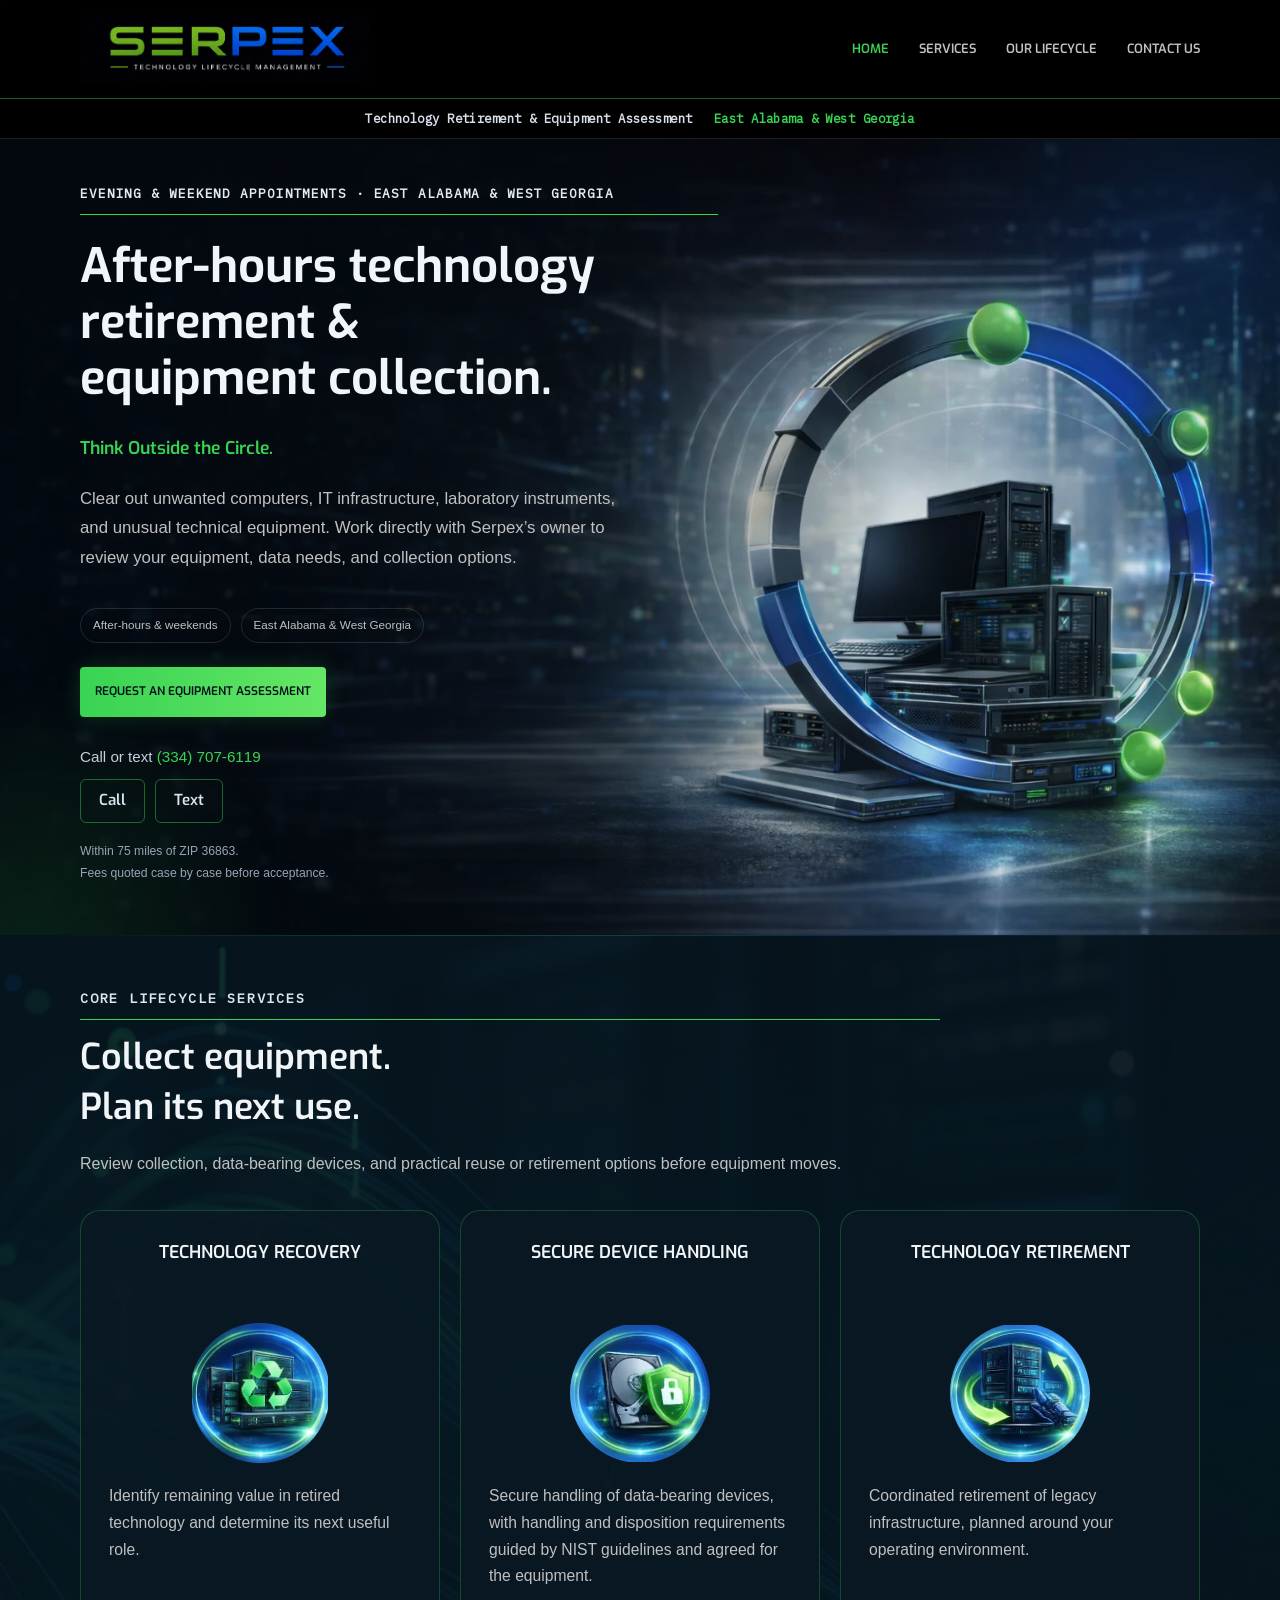
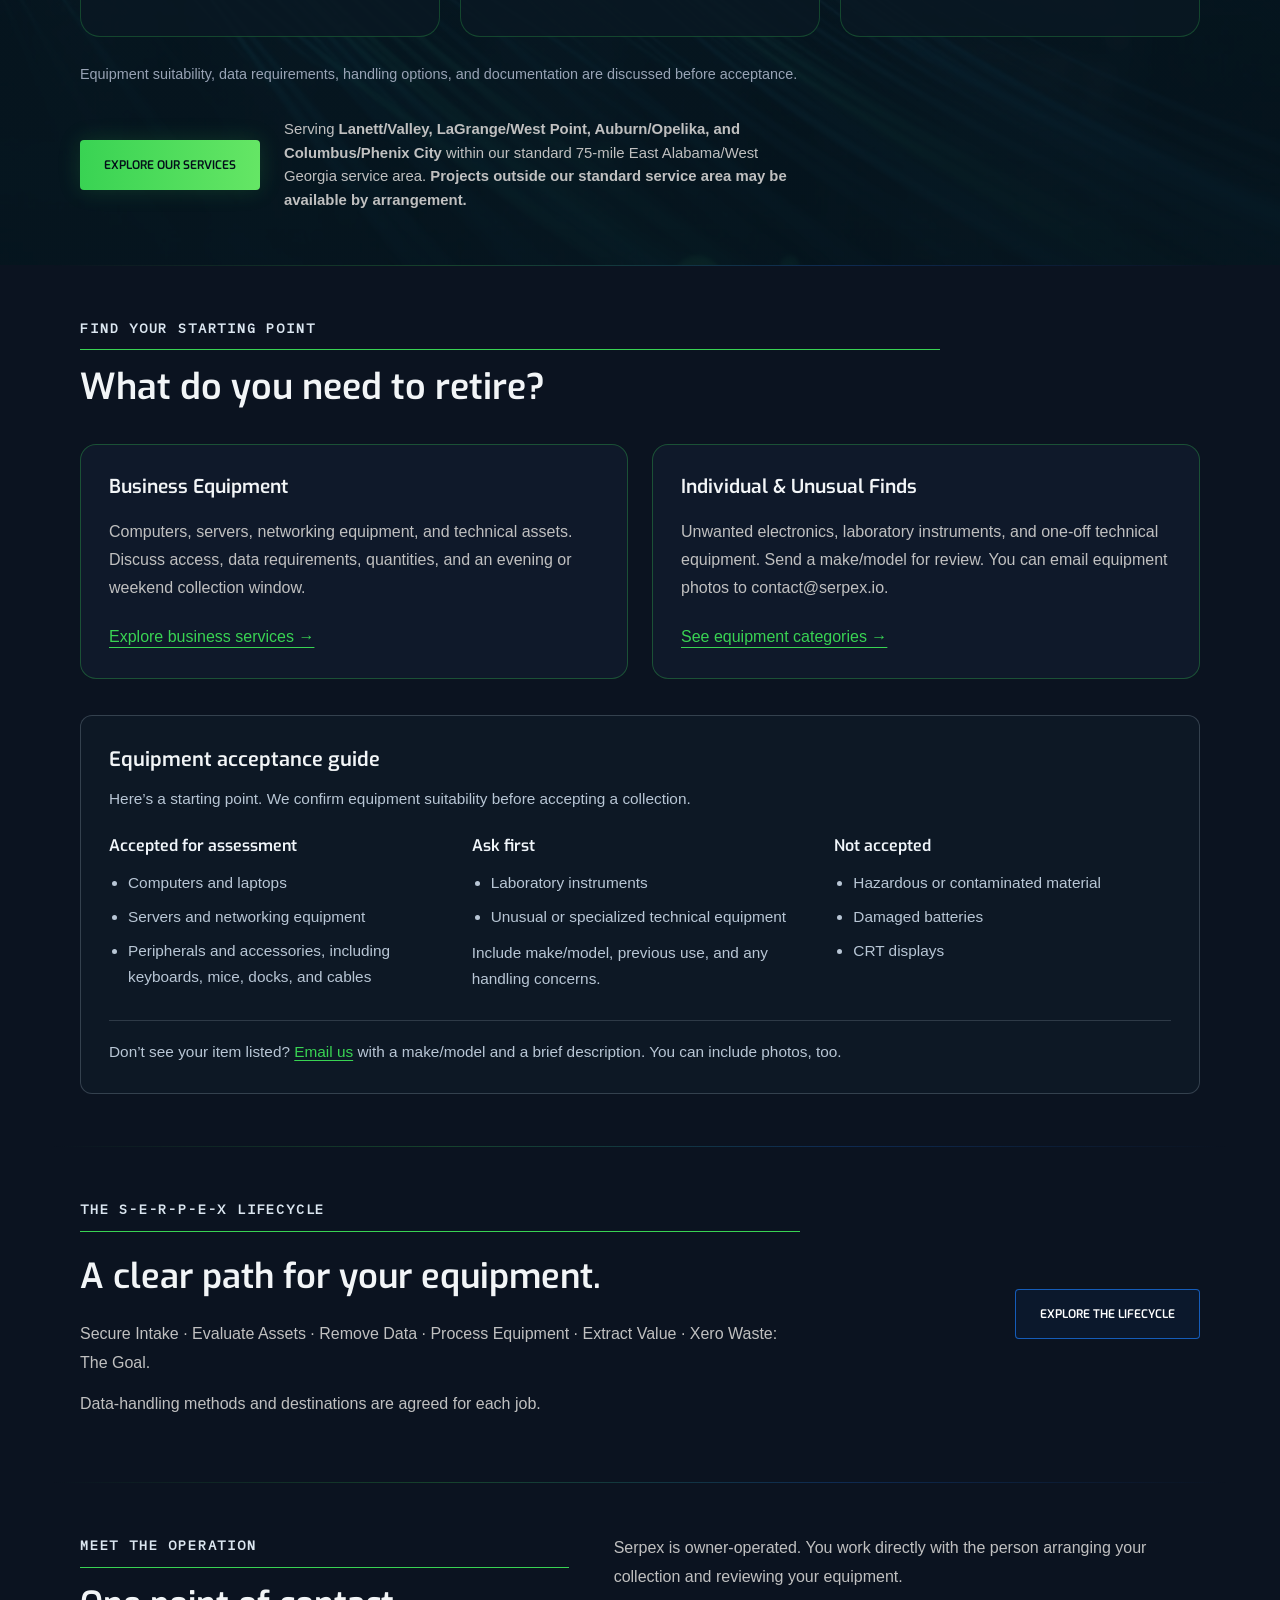
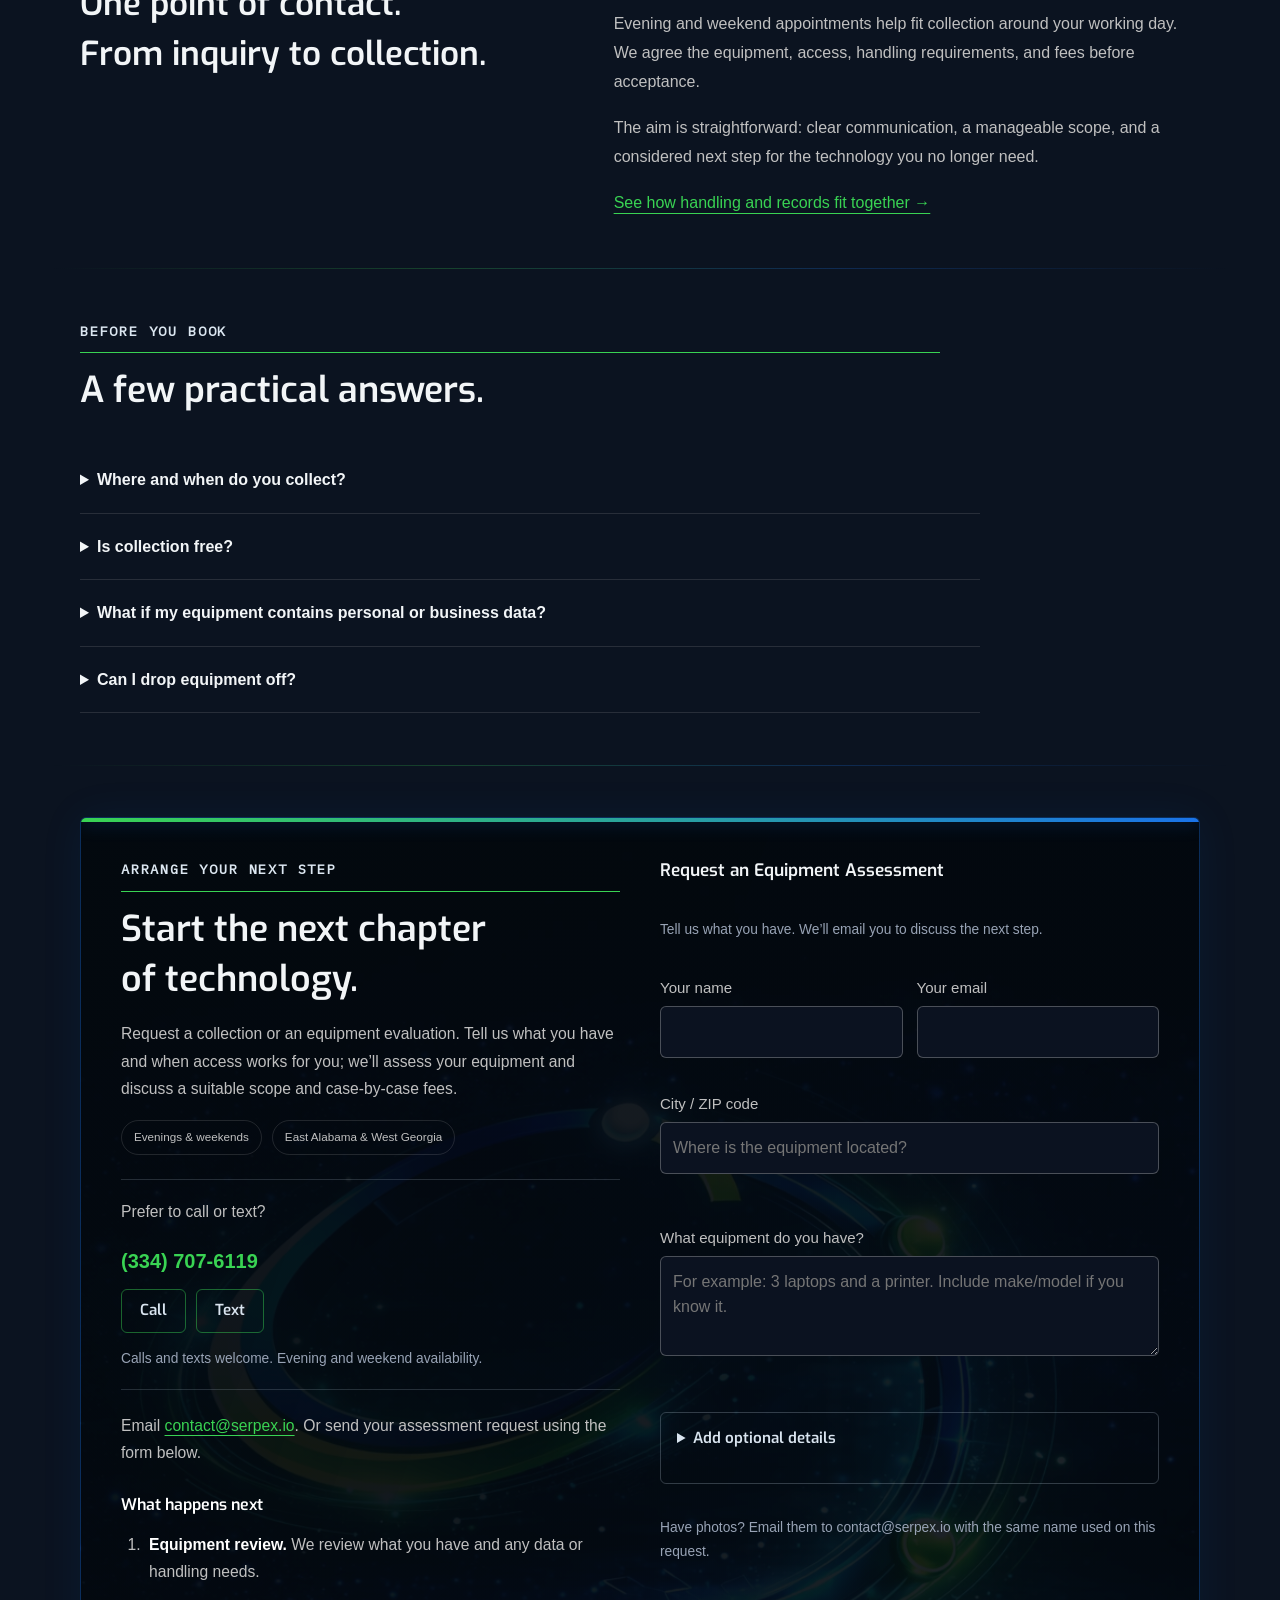
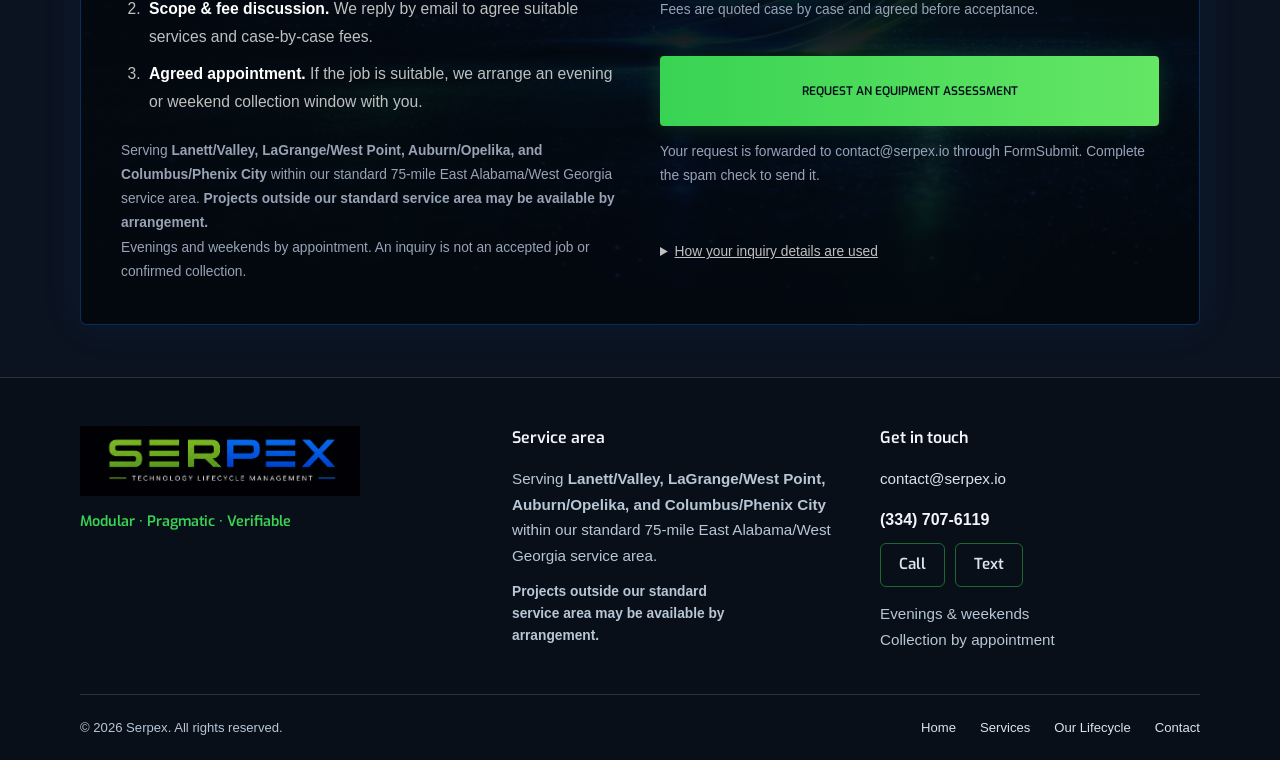
==== commit 088ce881: "Add Serpex phone number and mobile call/text links" ====
--- a/index.html
+++ b/index.html
@@ -49,7 +49,7 @@
 <h1>After-hours technology retirement &amp; equipment collection.</h1><p class="brand-slogan">Think Outside the Circle.</p>
 <p class="hero-description">Clear out unwanted computers, IT infrastructure, laboratory instruments, and unusual technical equipment. Work directly with Serpex’s owner to review your equipment, data needs, and collection options.</p>
 <div class="availability"><span class="pill">After-hours &amp; weekends</span><span class="pill">East Alabama &amp; West Georgia</span></div>
-<div class="hero-actions"><a class="button button-primary" href="#contact">Request an Equipment Assessment</a></div>
+<div class="hero-actions"><a class="button button-primary" href="#contact">Request an Equipment Assessment</a></div><p class="hero-phone">Call or text <a href="tel:+13347076119">(334) 707-6119</a><span class="phone-actions"><a href="tel:+13347076119">Call</a><a href="sms:+13347076119">Text</a></span></p>
 <p class="hero-note">Within 75 miles of ZIP 36863.<br>Fees quoted case by case before acceptance.</p>
 </div><figure><img class="hero-art" src="assets/wix/home-hero.webp" alt="Illustration of IT equipment inside a blue and green lifecycle ring" width="1536" height="1024" fetchpriority="high"><figcaption class="art-caption">Modular <span> / </span> Pragmatic <span> / </span> Verifiable</figcaption></figure></div></div></section>
 
@@ -78,7 +78,7 @@
 <details><summary>What if my equipment contains personal or business data?</summary><p>Tell us about data-bearing equipment when you inquire. Describe the media, required outcome, and any reporting requirements. We confirm available options and the scope before acceptance; sanitization or destruction should never be assumed from collection alone.</p></details>
 <details><summary>Can I drop equipment off?</summary><p>Collections are arranged by appointment. Serpex does not operate a public drop-off facility. Contact us first to discuss eligible equipment and a collection window.</p></details>
 </div></div></section>
-<section class="section" id="contact"><div class="container"><div class="contact-box"><div class="contact-grid"><div><div class="section-label">Arrange your next step</div><h2>Start the next chapter<br>of technology.</h2><p>Request a collection or an equipment evaluation. Tell us what you have and when access works for you; we’ll assess your equipment and discuss a suitable scope and case-by-case fees.</p><div class="availability"><span class="pill">Evenings &amp; weekends</span><span class="pill">East Alabama &amp; West Georgia</span></div><p>Email <a class="email" href="mailto:contact@serpex.io">contact@serpex.io</a>. Or send your assessment request using the form below.</p><div class="inquiry-expectations"><h3>What happens next</h3><ol><li><strong>Equipment review.</strong> We review what you have and any data or handling needs.</li><li><strong>Scope &amp; fee discussion.</strong> We reply by email to agree suitable services and case-by-case fees.</li><li><strong>Agreed appointment.</strong> If the job is suitable, we arrange an evening or weekend collection window with you.</li></ol></div><p class="form-help contact-boundary">Serving <strong>Lanett/Valley, LaGrange/West Point, Auburn/Opelika, and Columbus/Phenix City</strong> within our standard 75-mile East Alabama/West Georgia service area. <strong>Projects outside our standard service area may be available by arrangement.</strong><br>Evenings and weekends by appointment. An inquiry is not an accepted job or confirmed collection.</p></div>
+<section class="section" id="contact"><div class="container"><div class="contact-box"><div class="contact-grid"><div><div class="section-label">Arrange your next step</div><h2>Start the next chapter<br>of technology.</h2><p>Request a collection or an equipment evaluation. Tell us what you have and when access works for you; we’ll assess your equipment and discuss a suitable scope and case-by-case fees.</p><div class="availability"><span class="pill">Evenings &amp; weekends</span><span class="pill">East Alabama &amp; West Georgia</span></div><div class="contact-phone-block"><p>Prefer to call or text?</p><p class="contact-phone"><a href="tel:+13347076119">(334) 707-6119</a></p><span class="phone-actions"><a href="tel:+13347076119">Call</a><a href="sms:+13347076119">Text</a></span><p class="form-help">Calls and texts welcome. Evening and weekend availability.</p></div><p>Email <a class="email" href="mailto:contact@serpex.io">contact@serpex.io</a>. Or send your assessment request using the form below.</p><div class="inquiry-expectations"><h3>What happens next</h3><ol><li><strong>Equipment review.</strong> We review what you have and any data or handling needs.</li><li><strong>Scope &amp; fee discussion.</strong> We reply by email to agree suitable services and case-by-case fees.</li><li><strong>Agreed appointment.</strong> If the job is suitable, we arrange an evening or weekend collection window with you.</li></ol></div><p class="form-help contact-boundary">Serving <strong>Lanett/Valley, LaGrange/West Point, Auburn/Opelika, and Columbus/Phenix City</strong> within our standard 75-mile East Alabama/West Georgia service area. <strong>Projects outside our standard service area may be available by arrangement.</strong><br>Evenings and weekends by appointment. An inquiry is not an accepted job or confirmed collection.</p></div>
 <form class="inquiry-form" id="inquiry-form" action="https://formsubmit.co/contact@serpex.io" method="POST"><input type="hidden" name="_subject" value="Serpex equipment assessment request"><input type="hidden" name="_template" value="table"><input type="hidden" name="_next" id="inquiry-next" value="https://serpex.io/thanks.html"><h3>Request an Equipment Assessment</h3>
 <p class="form-help">Tell us what you have. We’ll email you to discuss the next step.</p>
 <div class="form-row"><label>Your name<input name="name" autocomplete="name" required maxlength="100"></label><label>Your email<input type="email" name="email" autocomplete="email" required maxlength="254"></label></div>
@@ -95,7 +95,7 @@
 <div class="footer-content">
 <div class="footer-brand"><a href="index.html" aria-label="Serpex home"><img src="assets/serpex-wordmark-tagline.png" alt="Serpex — Technology Lifecycle Management" class="footer-logo"></a><p class="footer-values">Modular · Pragmatic · Verifiable</p></div>
 <div class="footer-area"><h2>Service area</h2><p>Serving <strong>Lanett/Valley, LaGrange/West Point, Auburn/Opelika, and Columbus/Phenix City</strong> within our standard 75-mile East Alabama/West Georgia service area.</p><p class="footer-arrangement"><strong>Projects outside our standard service area may be available by arrangement.</strong></p></div>
-<div class="footer-contact"><h2>Get in touch</h2><a href="mailto:contact@serpex.io">contact@serpex.io</a><p>Evenings &amp; weekends<br>Collection by appointment</p></div>
+<div class="footer-contact"><h2>Get in touch</h2><a href="mailto:contact@serpex.io">contact@serpex.io</a><p class="contact-phone">(334) 707-6119</p><span class="phone-actions"><a href="tel:+13347076119">Call</a><a href="sms:+13347076119">Text</a></span><p>Evenings &amp; weekends<br>Collection by appointment</p></div>
 </div>
 <div class="footer-bottom"><p>&copy; 2026 Serpex. All rights reserved.</p><nav aria-label="Footer navigation"><a href="index.html">Home</a><a href="services.html">Services</a><a href="lifecycle.html">Our Lifecycle</a><a href="index.html#contact">Contact</a></nav></div>
 </div></footer>
--- a/assets/customer.css
+++ b/assets/customer.css
@@ -66,4 +66,15 @@
 .equipment-guide a{color:#39d353;text-decoration:underline;text-underline-offset:3px}
 @media(max-width:700px){.equipment-guide{padding:22px}.equipment-guide-grid{grid-template-columns:1fr;gap:22px}}
 
-body .site-footer .footer-arrangement{margin-top:12px;font-size:.86rem;line-height:1.6;max-width:30ch}
+body .site-footer .footer-arrangement{margin-top:12px;font-size:.86rem;line-height:1.6;max-width:30ch}
+
+.phone-actions{display:flex;flex-wrap:wrap;gap:10px;margin:10px 0 14px}
+.phone-actions a{display:inline-flex;align-items:center;justify-content:center;min-height:44px;padding:8px 18px;border:1px solid rgba(57,211,83,.45);border-radius:6px;color:#d9e4ef;text-decoration:none;font:600 .95rem/1.4 Exo,Arial,sans-serif}
+.phone-actions a:hover{background:rgba(57,211,83,.1);color:#39d353}
+.phone-actions a:focus-visible{outline:2px solid #39d353;outline-offset:3px}
+.source-home .hero-phone{margin:-4px 0 18px;color:#c4d0dc;font:.95rem/1.6 Arial,sans-serif}
+.hero-phone>a,.contact-phone a{color:#39d353;text-decoration:none}
+.contact-phone-block{margin:22px 0;padding:18px 0;border-top:1px solid rgba(192,208,224,.18);border-bottom:1px solid rgba(192,208,224,.18)}
+.source-home .contact-box .contact-phone{font-size:1.25rem;font-weight:600;margin:8px 0}
+body .site-footer .contact-phone{font-size:1rem;color:#f0f5fa;font-weight:600;margin:2px 0 0}
+body .site-footer .phone-actions a{color:#d9e4ef;text-decoration:none}
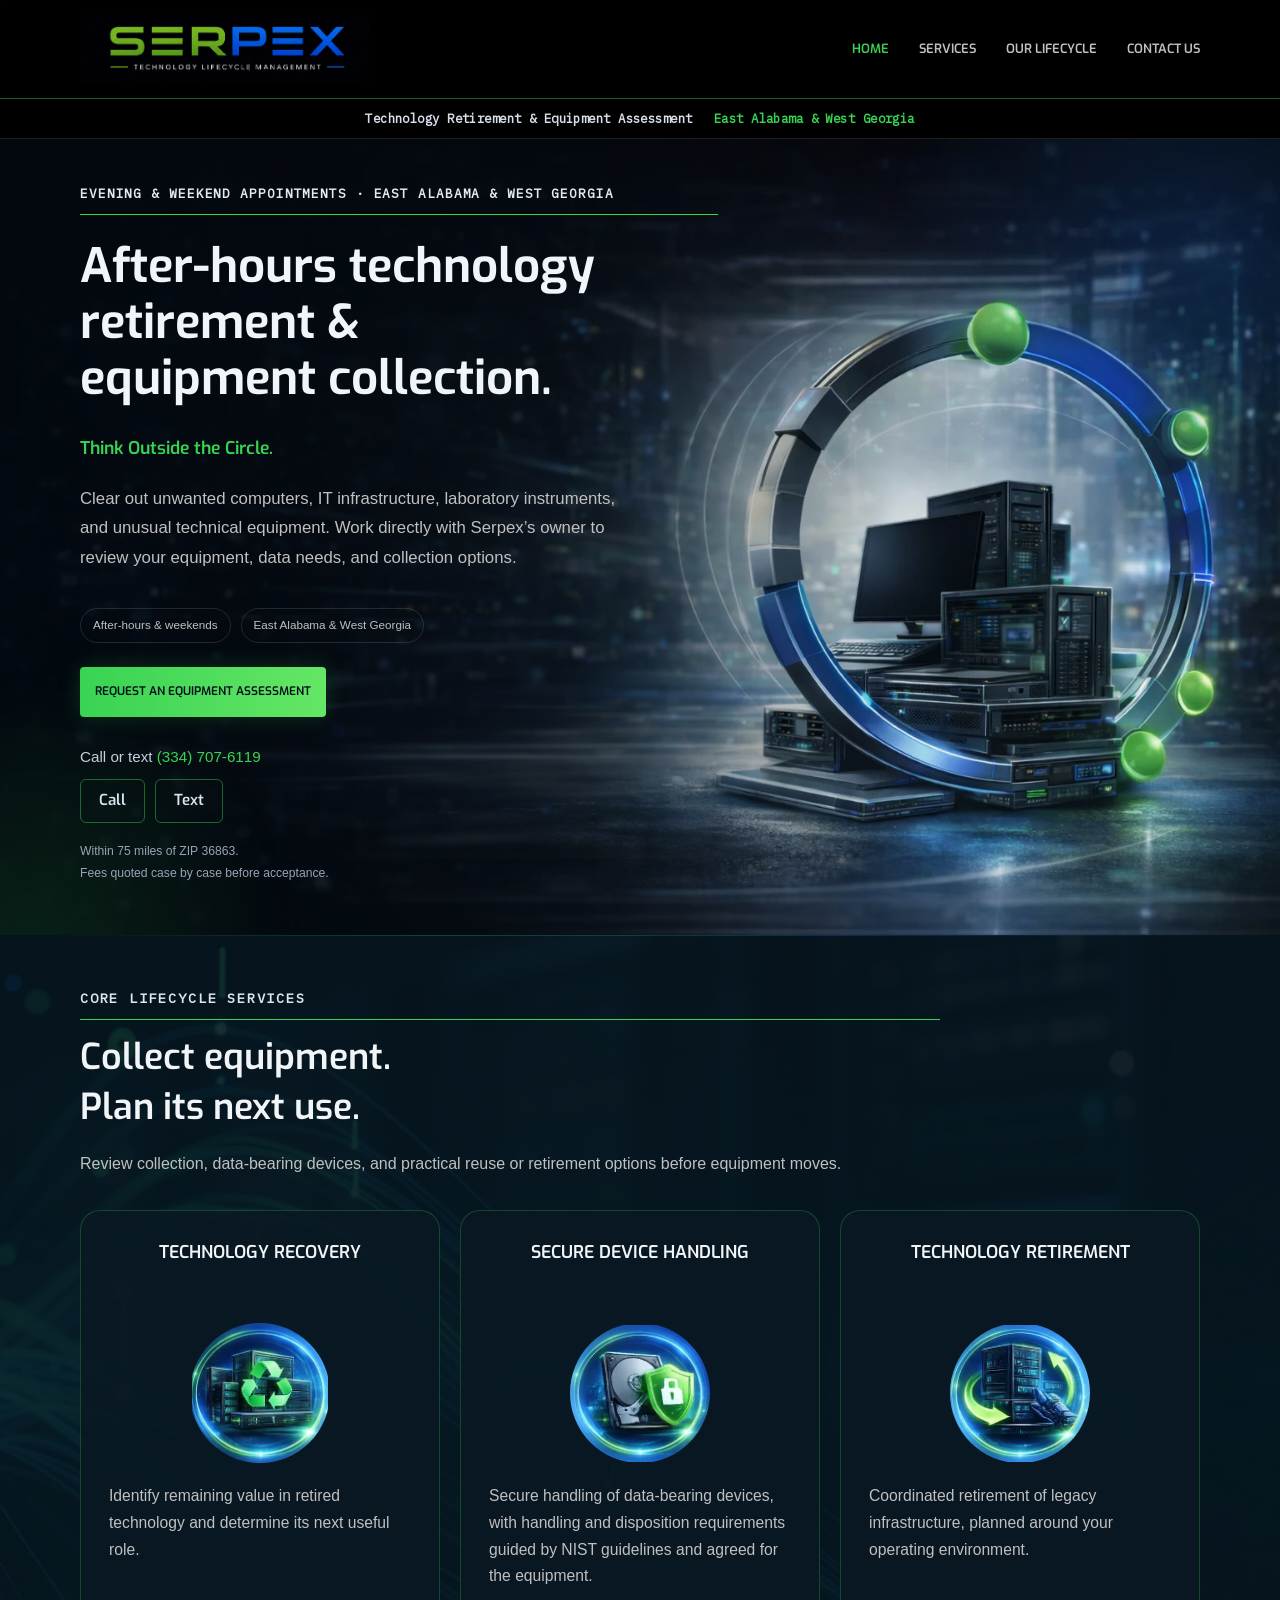
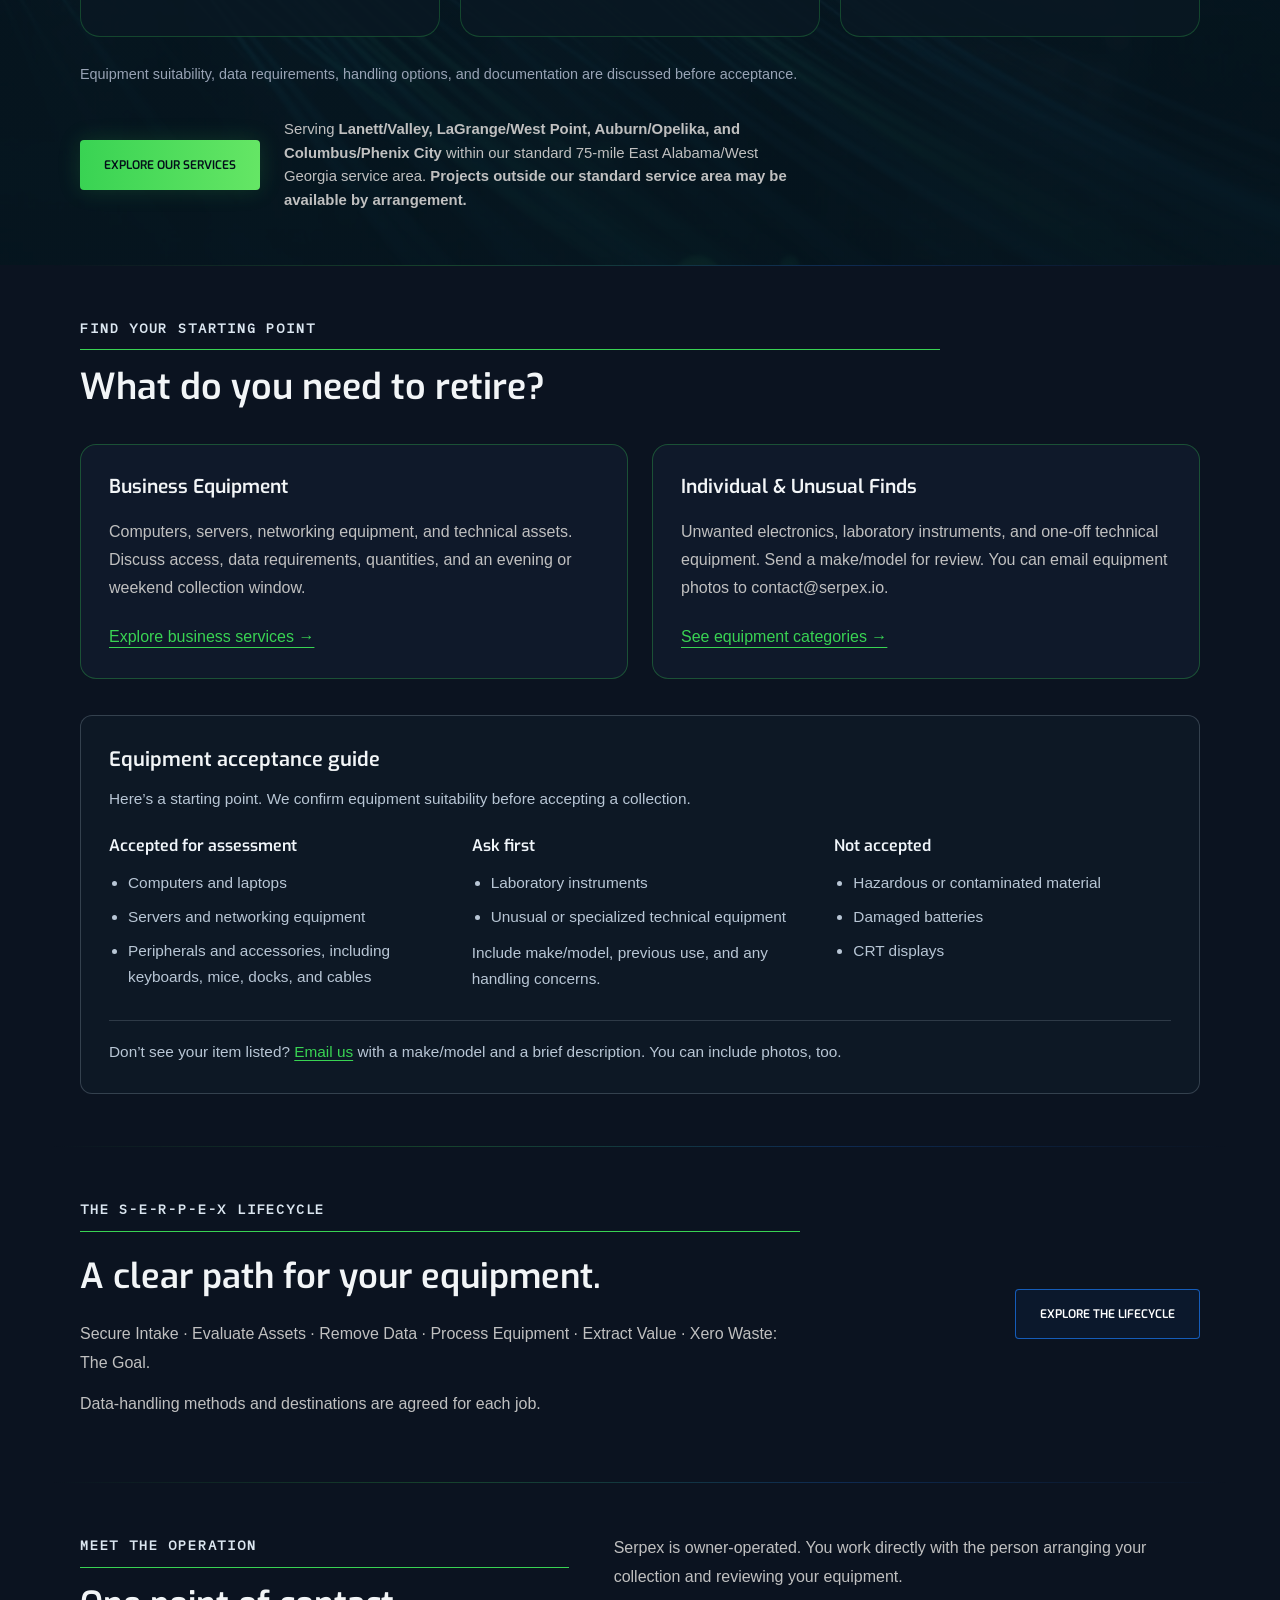
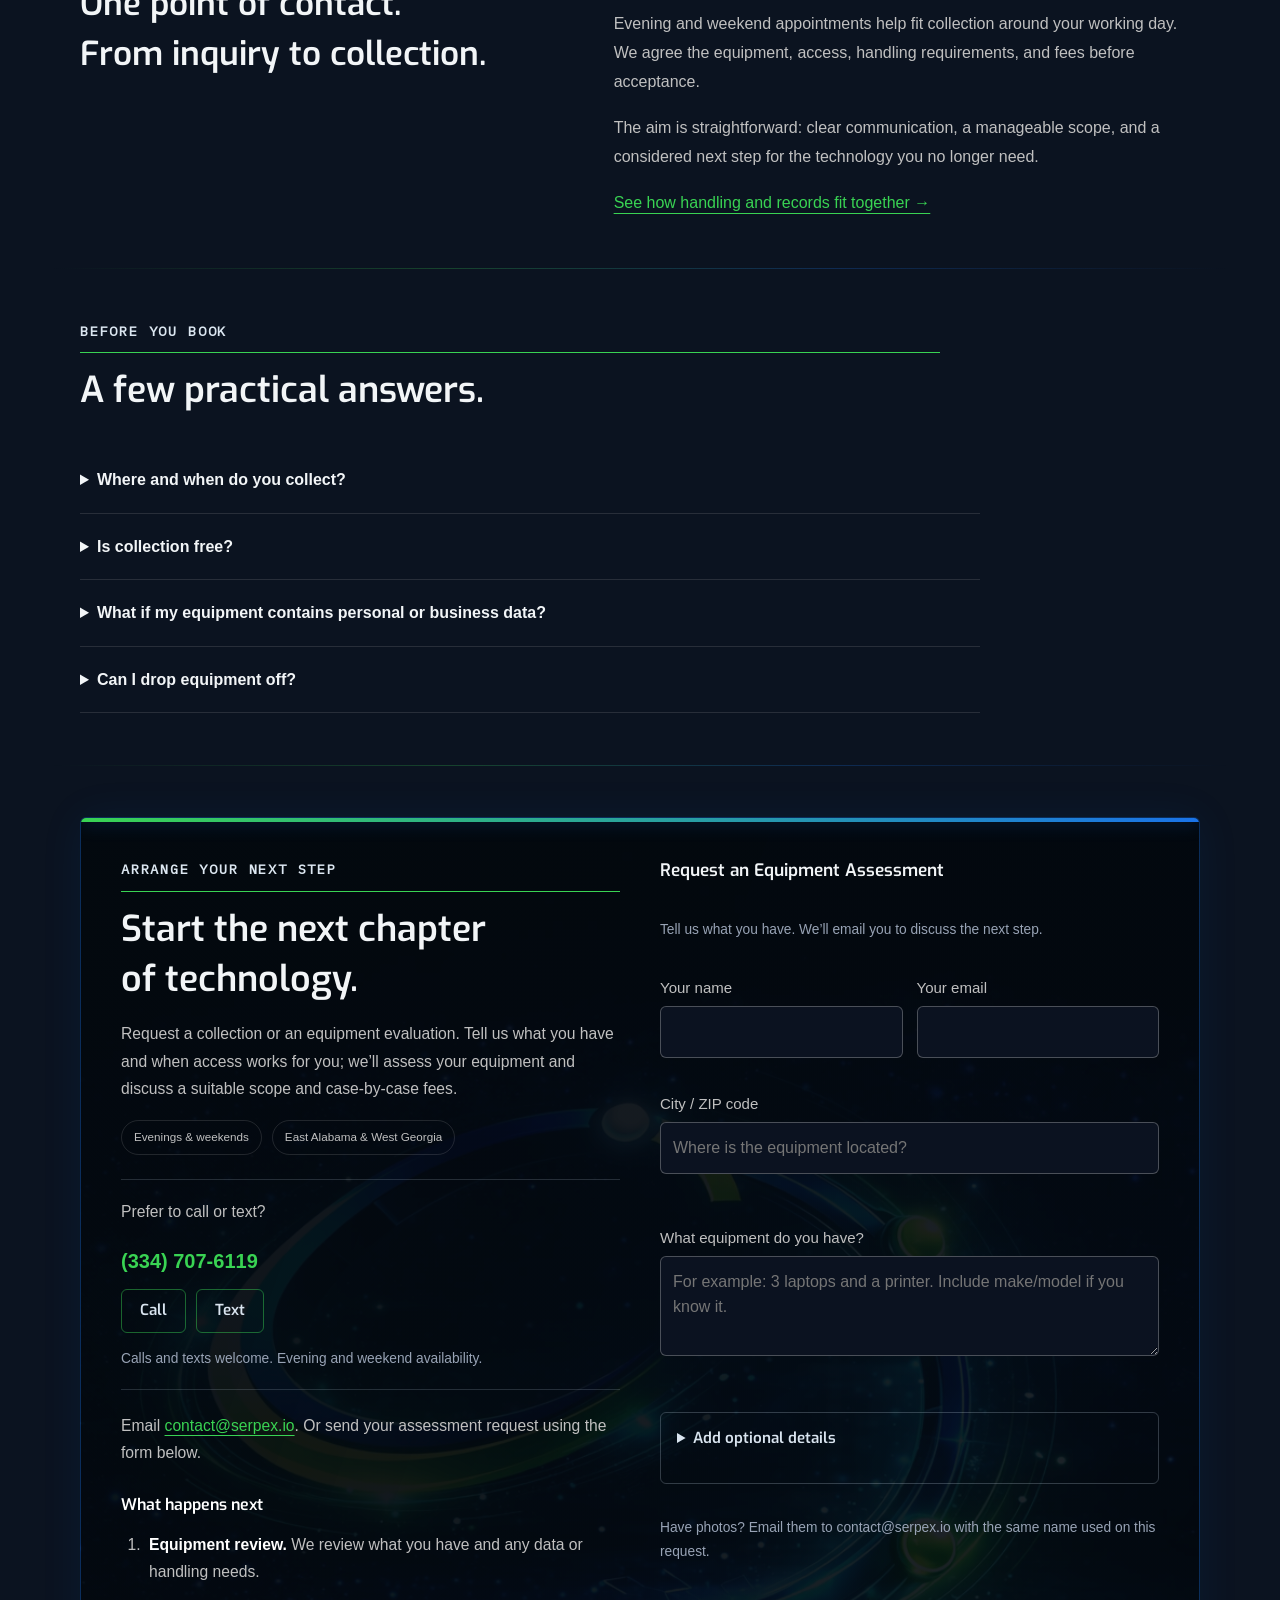
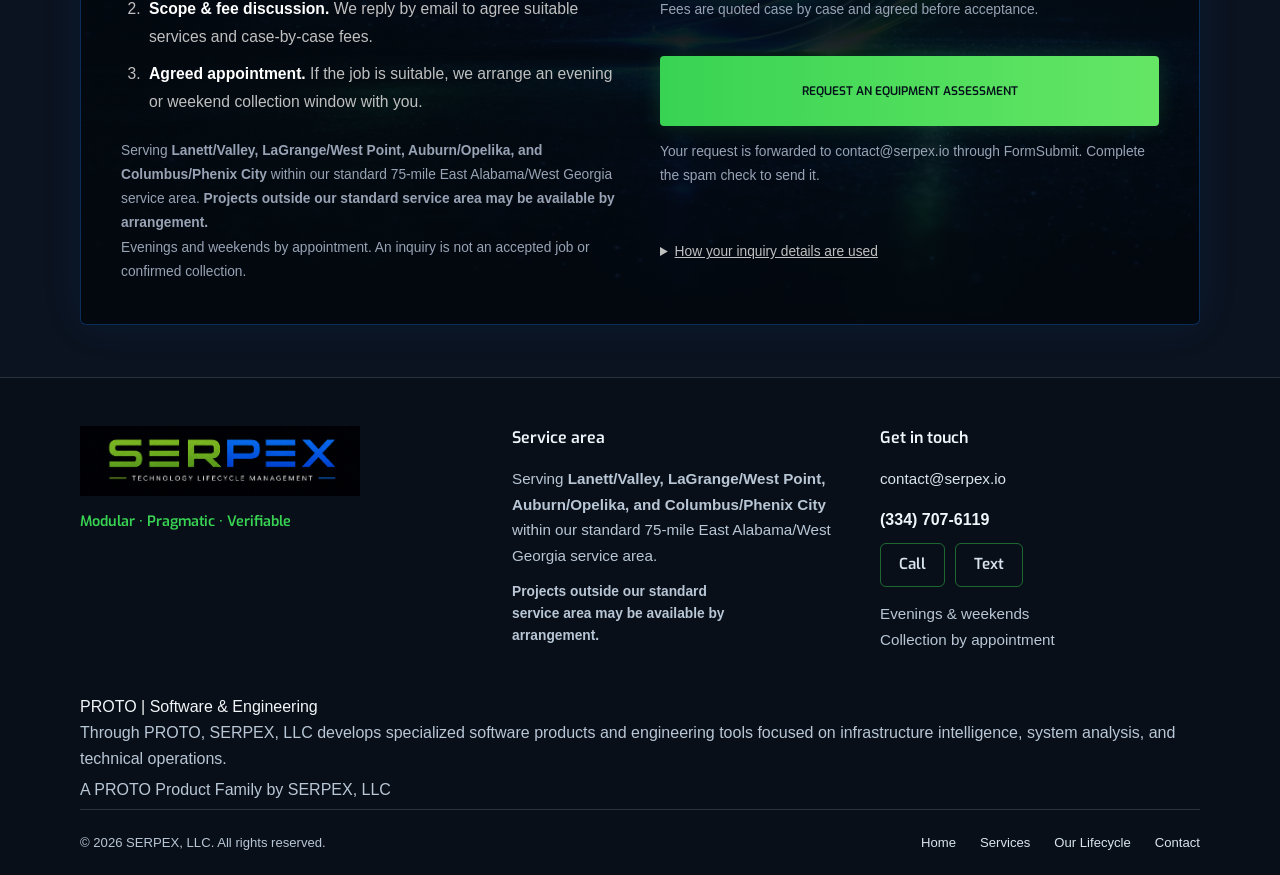
==== commit 5f80e99e: "site: introduce PROTO software engineering in homepage footer" ====
--- a/index.html
+++ b/index.html
@@ -97,7 +97,8 @@
 <div class="footer-area"><h2>Service area</h2><p>Serving <strong>Lanett/Valley, LaGrange/West Point, Auburn/Opelika, and Columbus/Phenix City</strong> within our standard 75-mile East Alabama/West Georgia service area.</p><p class="footer-arrangement"><strong>Projects outside our standard service area may be available by arrangement.</strong></p></div>
 <div class="footer-contact"><h2>Get in touch</h2><a href="mailto:contact@serpex.io">contact@serpex.io</a><p class="contact-phone">(334) 707-6119</p><span class="phone-actions"><a href="tel:+13347076119">Call</a><a href="sms:+13347076119">Text</a></span><p>Evenings &amp; weekends<br>Collection by appointment</p></div>
 </div>
-<div class="footer-bottom"><p>&copy; 2026 Serpex. All rights reserved.</p><nav aria-label="Footer navigation"><a href="index.html">Home</a><a href="services.html">Services</a><a href="lifecycle.html">Our Lifecycle</a><a href="index.html#contact">Contact</a></nav></div>
+<div class="proto-footer" aria-label="PROTO software and engineering"><div class="proto-footer-heading">PROTO | Software &amp; Engineering</div><p>Through PROTO, SERPEX, LLC develops specialized software products and engineering tools focused on infrastructure intelligence, system analysis, and technical operations.</p><p class="proto-footer-attribution">A PROTO Product Family by SERPEX, LLC</p></div>
+<div class="footer-bottom"><p>&copy; 2026 SERPEX, LLC. All rights reserved.</p><nav aria-label="Footer navigation"><a href="index.html">Home</a><a href="services.html">Services</a><a href="lifecycle.html">Our Lifecycle</a><a href="index.html#contact">Contact</a></nav></div>
 </div></footer>
 <script src="assets/site.js" defer></script>
 <script src="assets/inquiry-tracking.js" defer></script></body></html>
